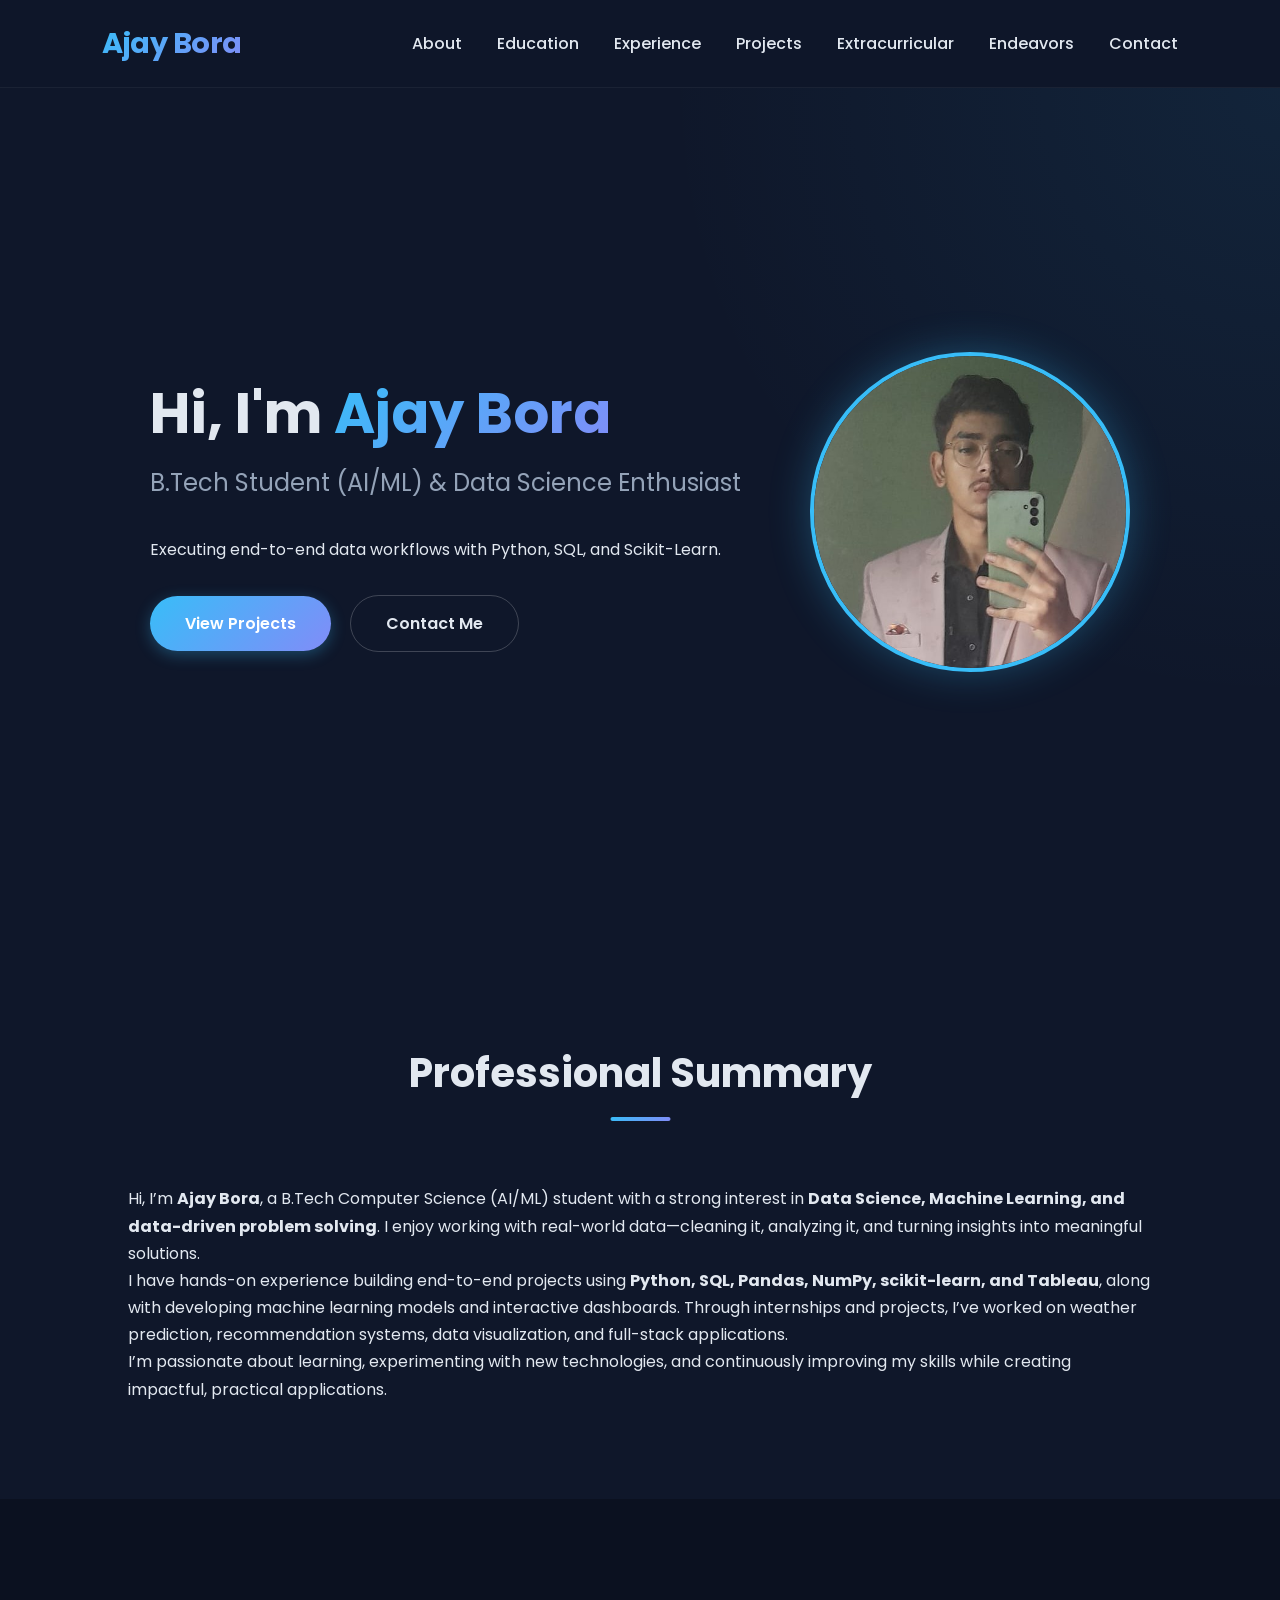
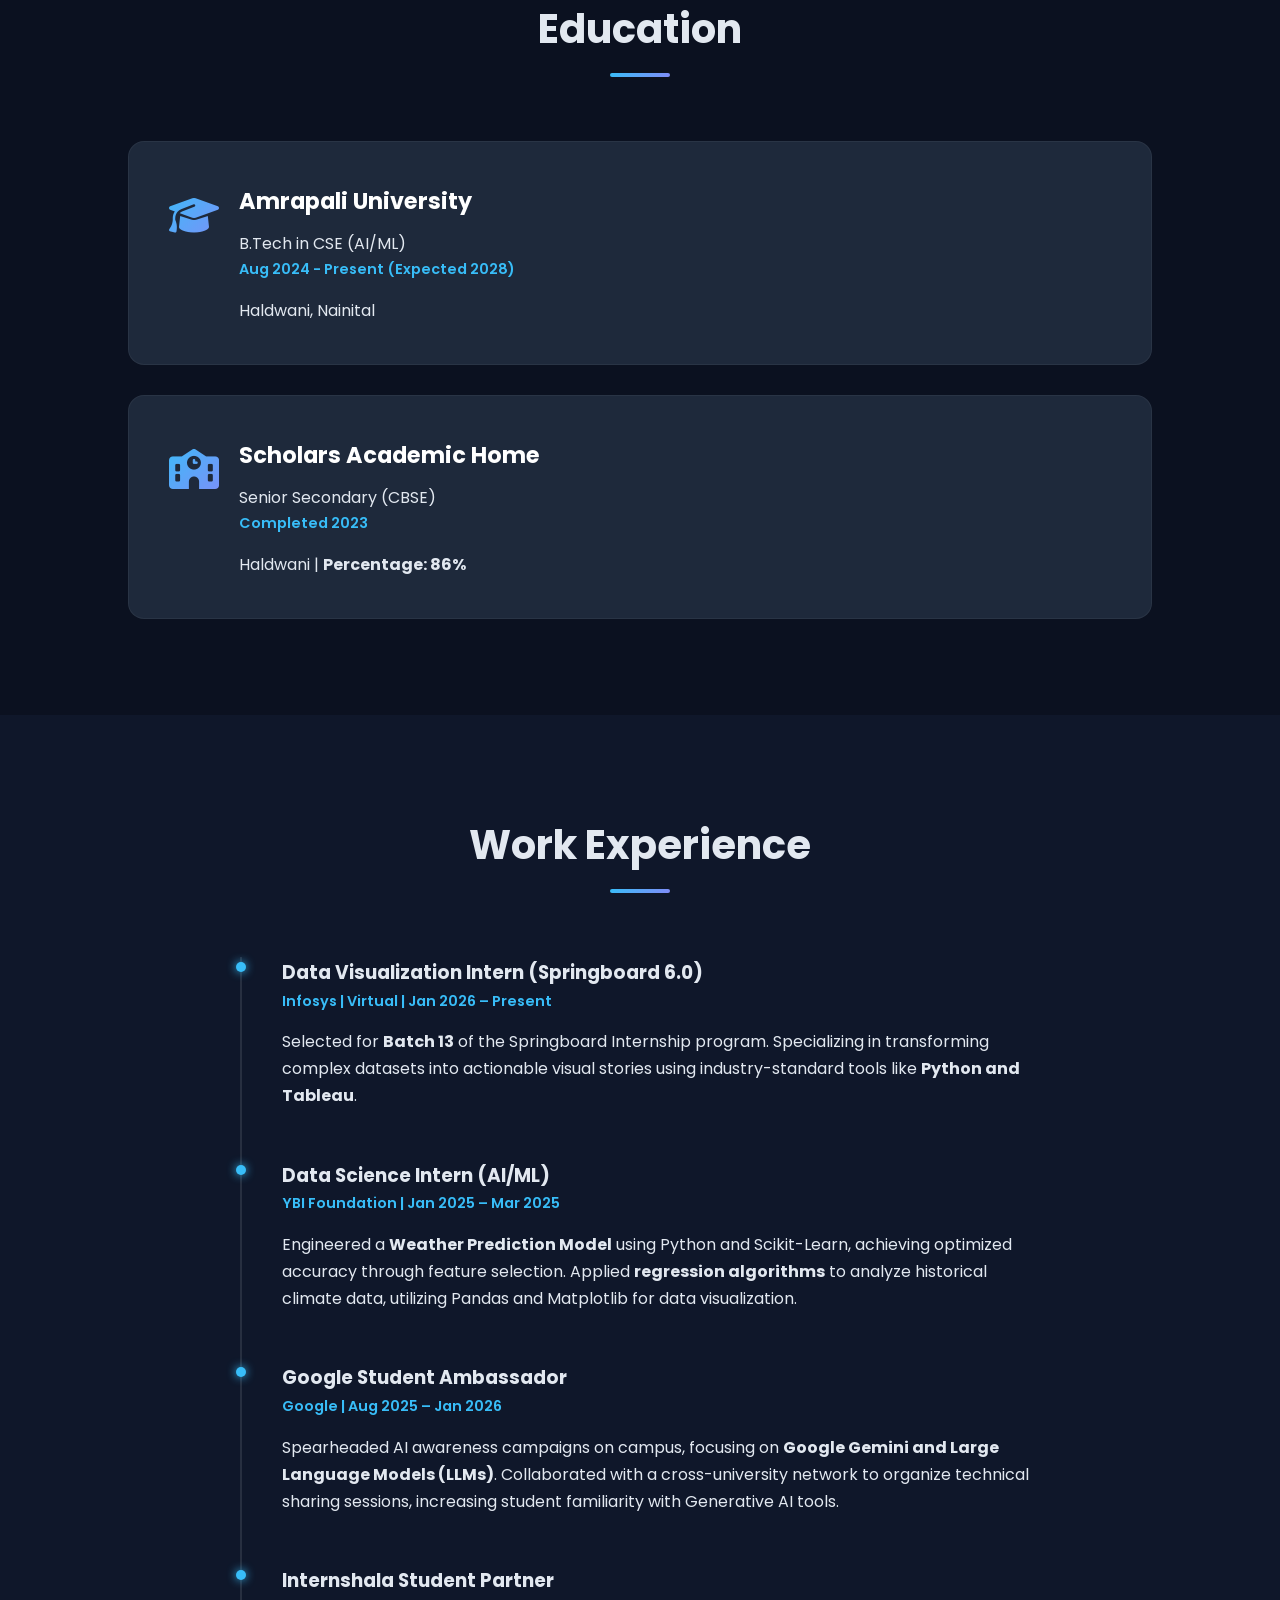
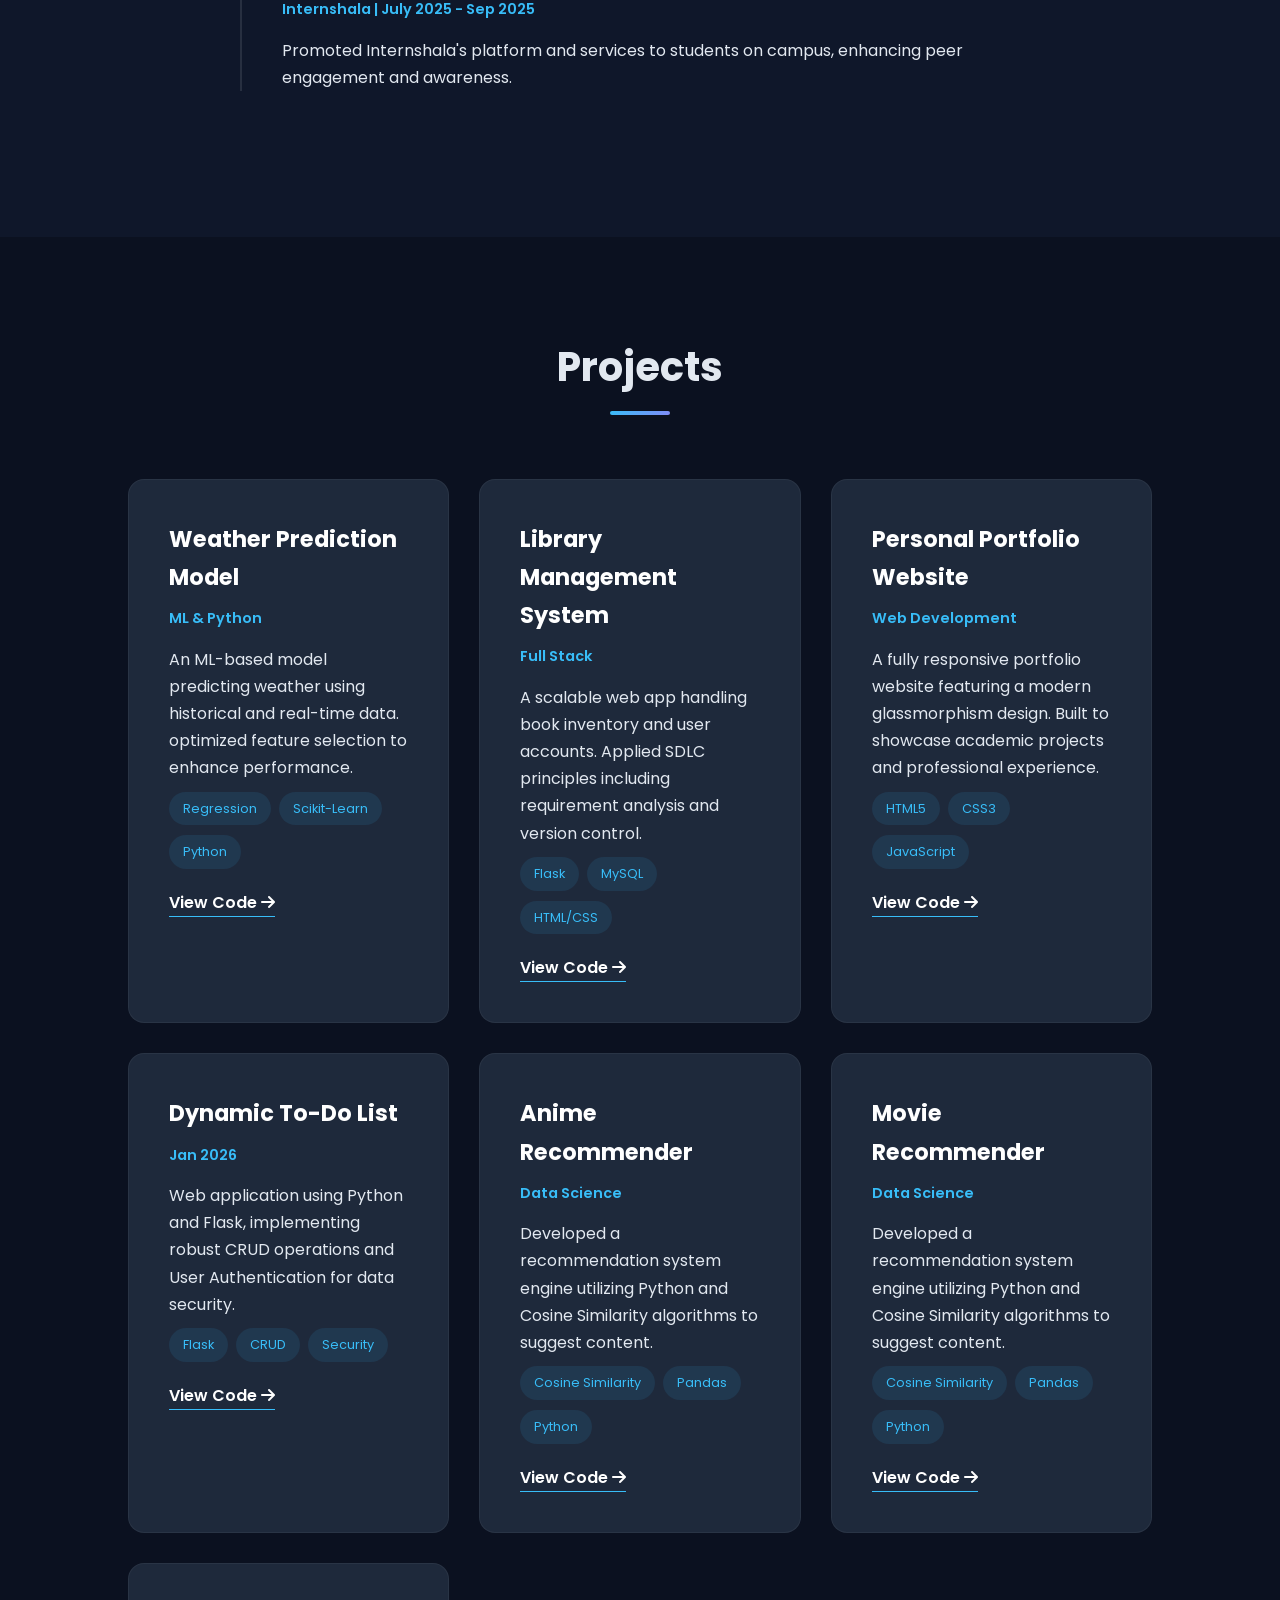
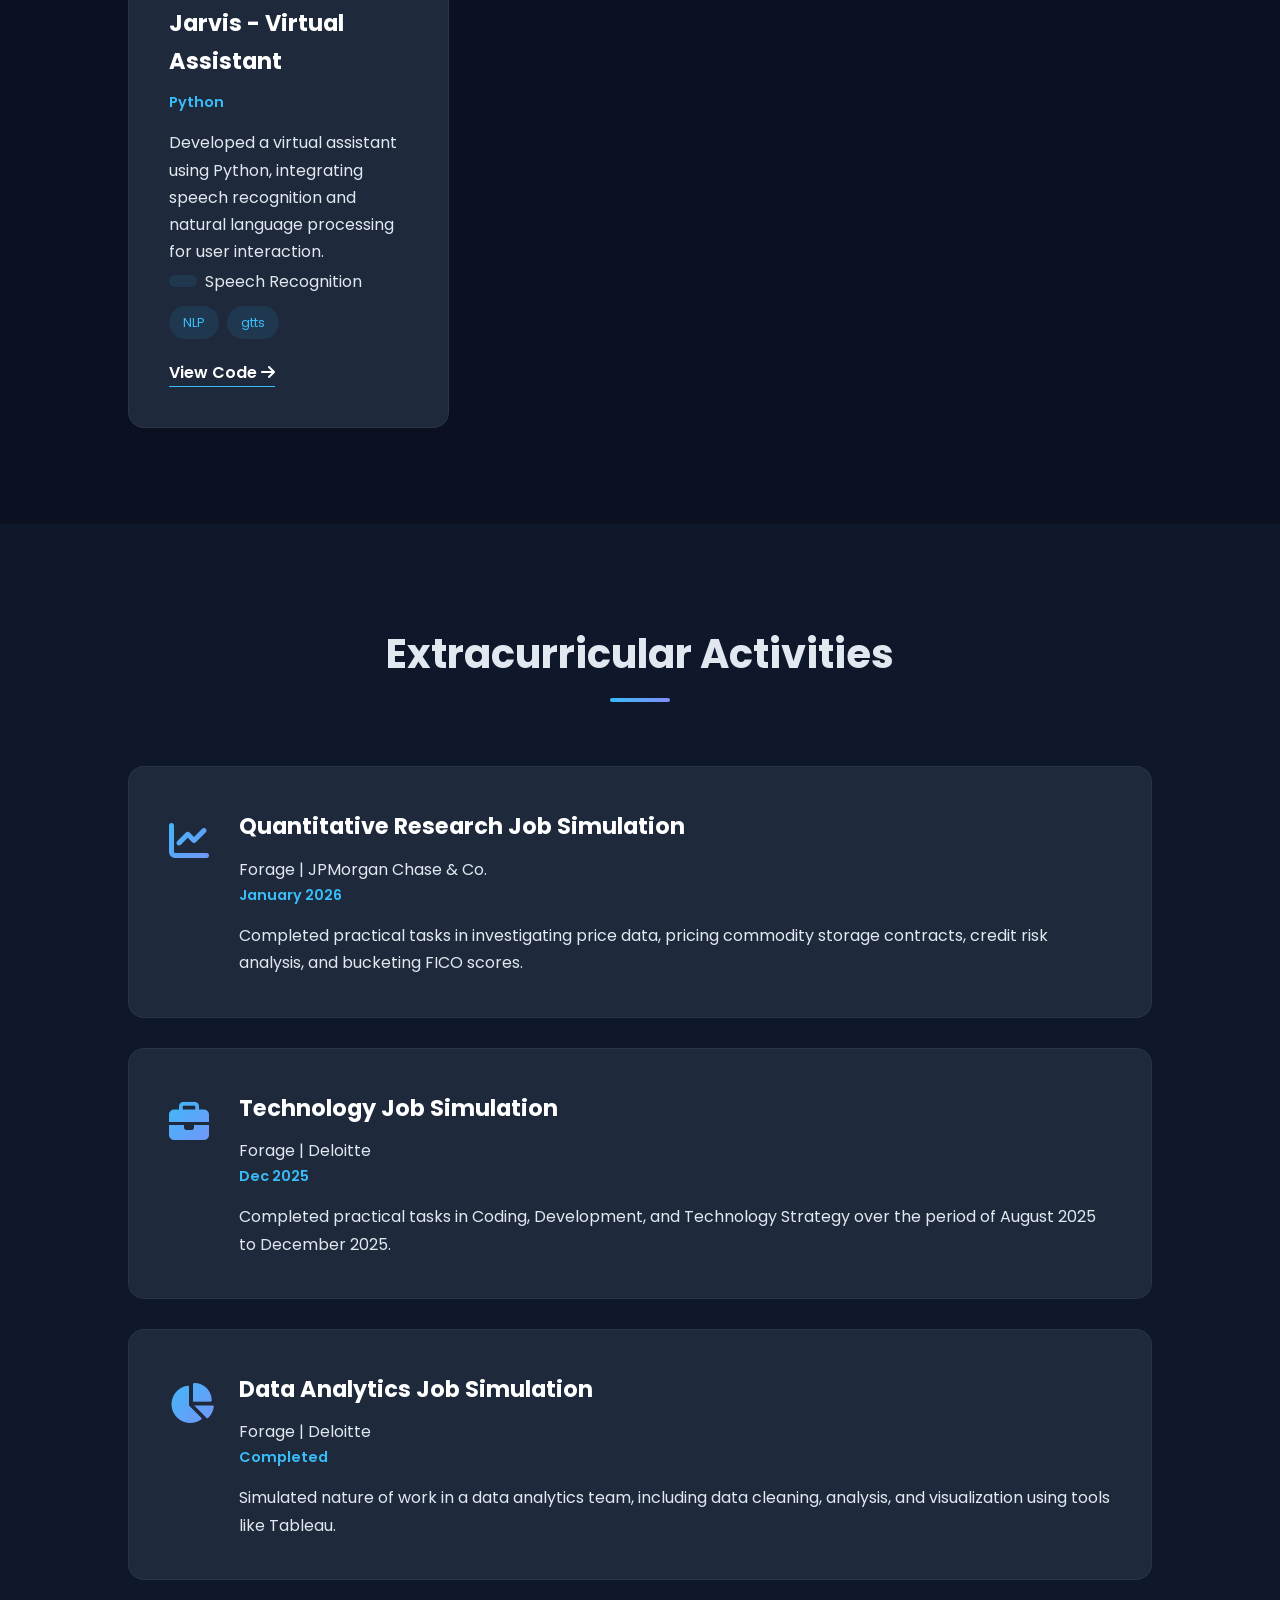
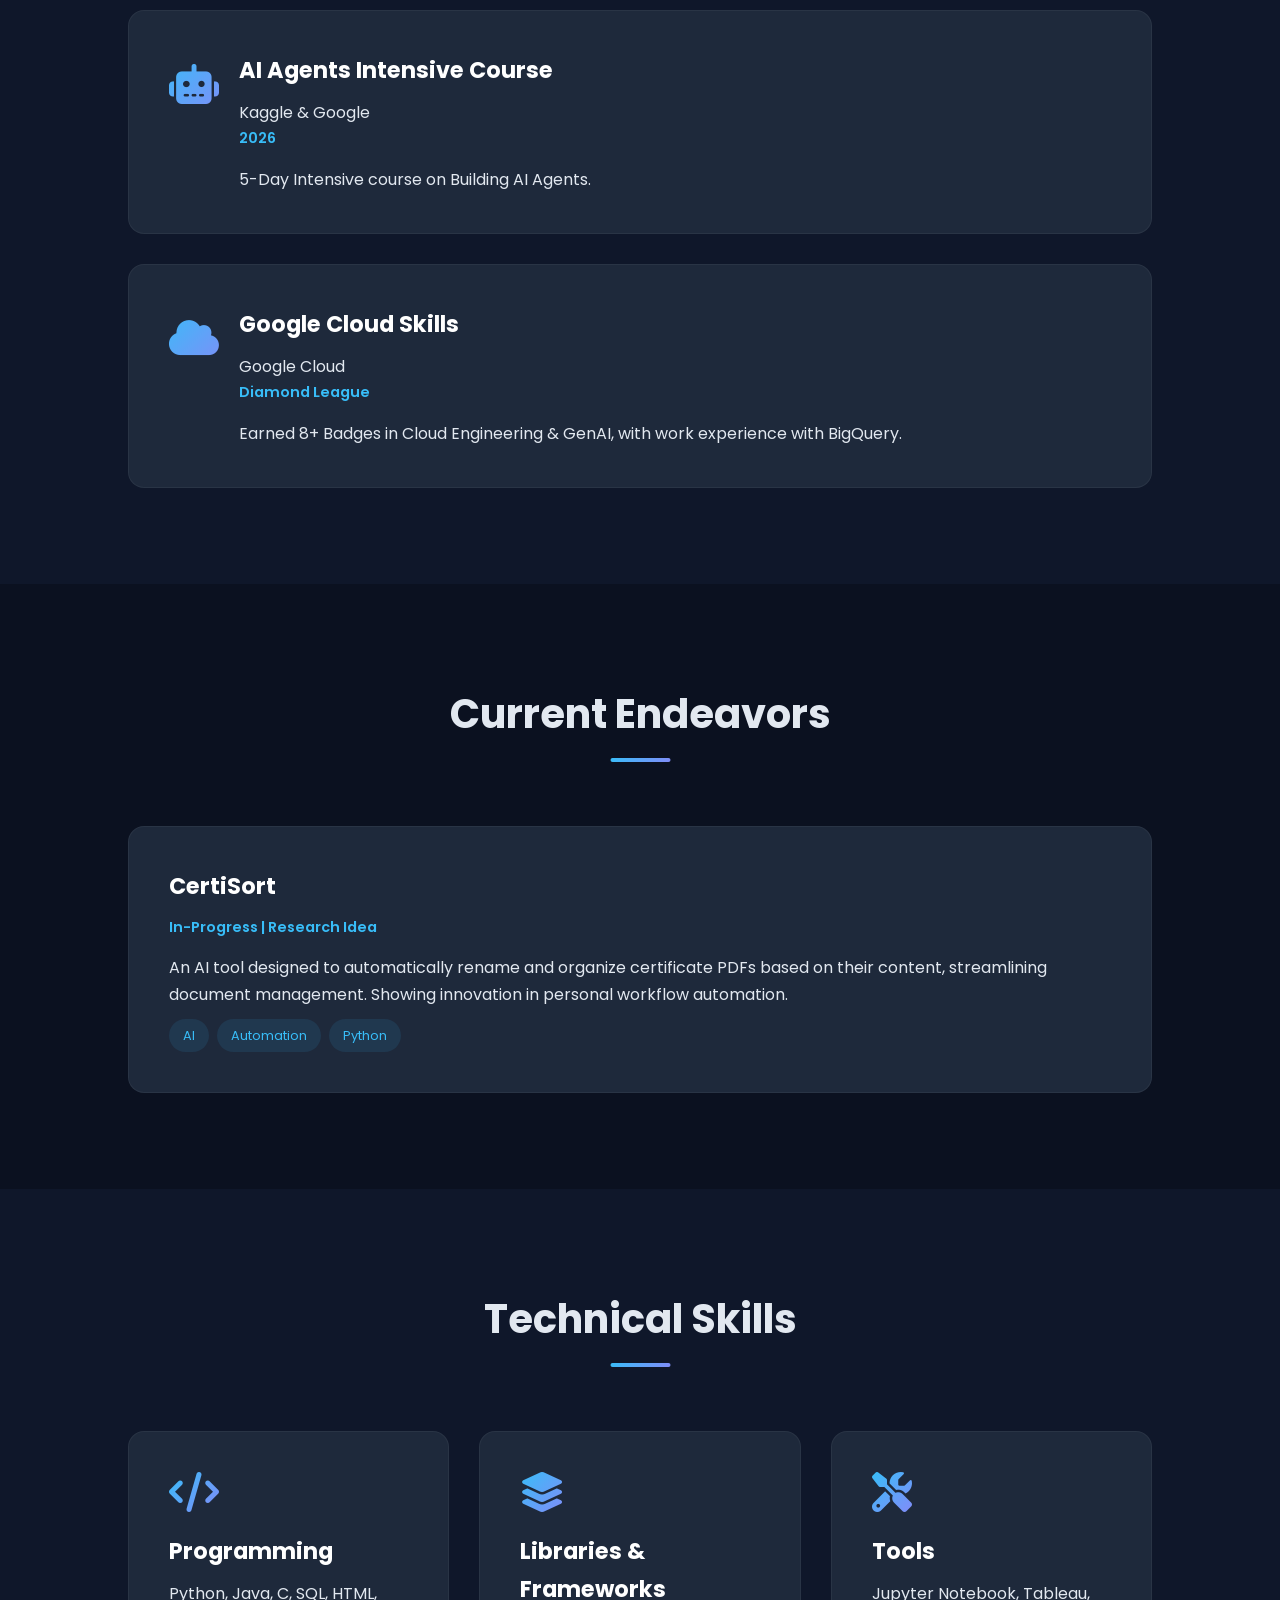
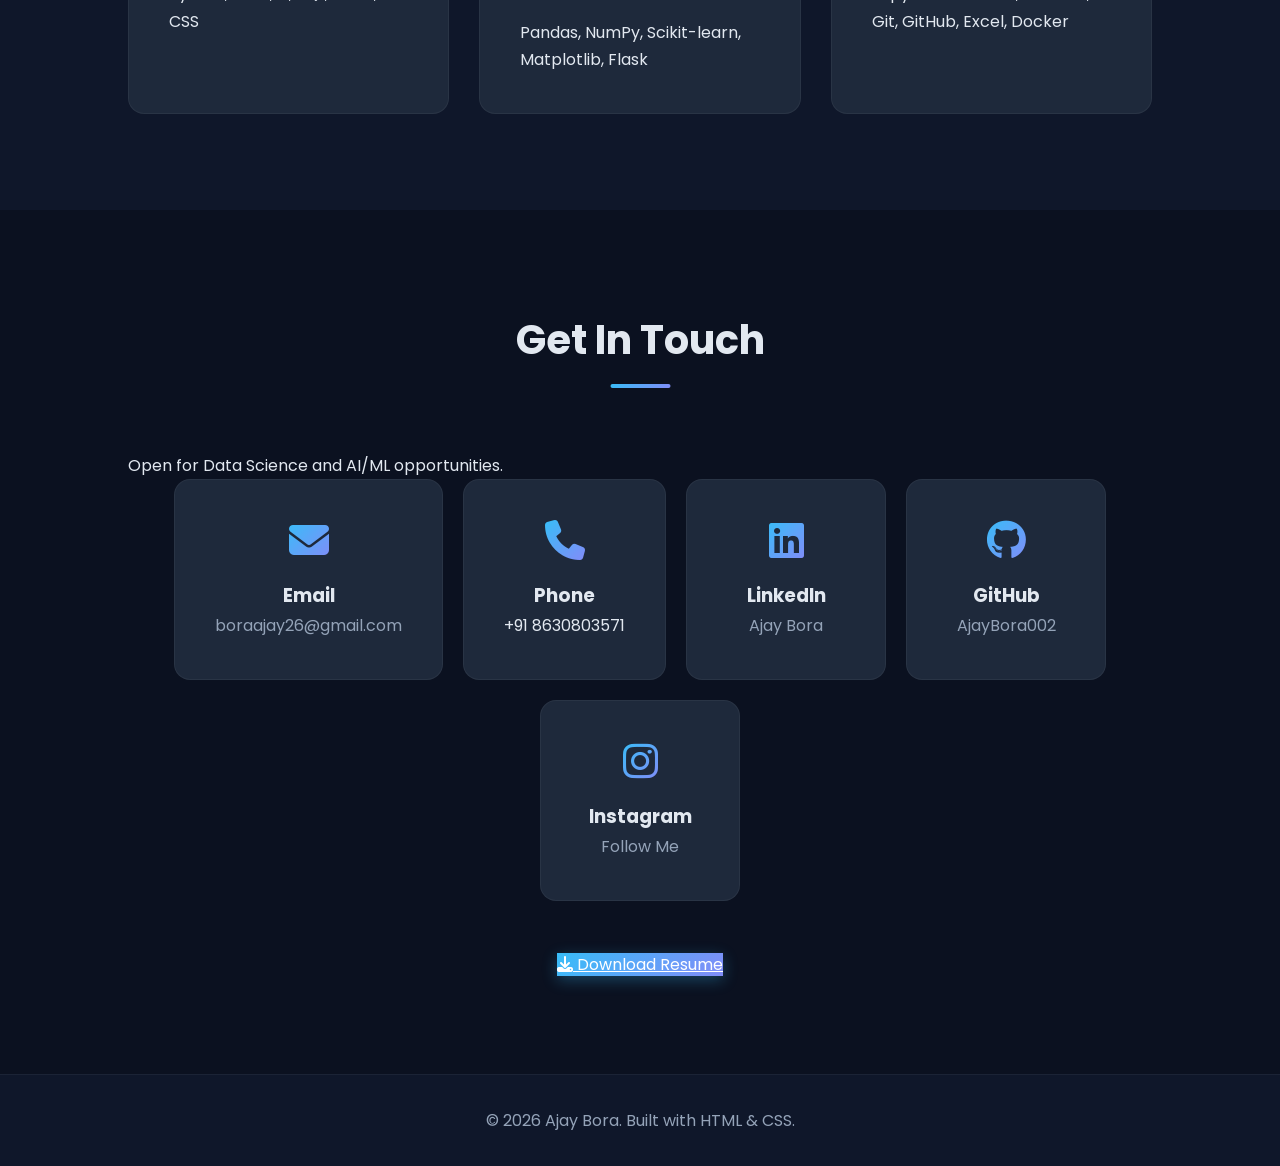
==== index.html @ 65bb1fd3 "Update professional summary" ====
<!DOCTYPE html>
<html lang="en">
<head>
    <meta charset="UTF-8">
    <meta name="viewport" content="width=device-width, initial-scale=1.0">
    <title>Ajay Bora | Data Science & AI/ML</title>
    <!-- Font Awesome for Icons -->
    <link rel="stylesheet" href="https://cdnjs.cloudflare.com/ajax/libs/font-awesome/6.4.0/css/all.min.css">
    <!-- Google Fonts -->
    <link rel="preconnect" href="https://fonts.googleapis.com">
    <link rel="preconnect" href="https://fonts.gstatic.com" crossorigin>
    <link href="https://fonts.googleapis.com/css2?family=Poppins:wght@300;400;600;700&display=swap" rel="stylesheet">
    <!-- Link to external CSS -->
    <link rel="stylesheet" href="style.css">
</head>
<body>

    <nav class="navbar">
        <div class="logo">Ajay Bora</div>
        <ul class="nav-links">
            <li><a href="#about">About</a></li>
            <li><a href="#education">Education</a></li>
            <li><a href="#experience">Experience</a></li>
            <li><a href="#projects">Projects</a></li>
            <li><a href="#extracurricular">Extracurricular</a></li>
            <li><a href="#endeavors">Endeavors</a></li>
            <li><a href="#contact">Contact</a></li>
        </ul>
        <div class="hamburger">
            <i class="fas fa-bars"></i>
        </div>
    </nav>

    <!-- HERO SECTION WITH IMAGE -->
    <header id="home" class="hero">
        <div class="hero-container">
            
            <!-- 1. Text Content -->
            <div class="hero-text">
                <h1>Hi, I'm <span class="highlight">Ajay Bora</span></h1>
                <h2>B.Tech Student (AI/ML) & Data Science Enthusiast</h2>
                <p>Executing end-to-end data workflows with Python, SQL, and Scikit-Learn.</p>
                <div class="hero-btns">
                    <a href="#projects" class="btn primary-btn">View Projects</a>
                    <a href="#contact" class="btn secondary-btn">Contact Me</a>
                </div>
            </div>

            <!-- 2. Image Content -->
            <div class="hero-image-container">
                <!-- IMPORTANT: Ensure 'profile.jpg' is inside your 'assets' folder -->
                <img src="assets/profile.jpg" 
                     alt="Ajay Bora" 
                     class="profile-pic"
                     onerror="this.style.display='none'"> 
            </div>

        </div>
    </header>

    <section id="about" class="container">
  <h2 class="section-title">Professional Summary</h2>
  <div class="about-content">
    <p>
      Hi, I’m <strong>Ajay Bora</strong>, a B.Tech Computer Science (AI/ML) student with a strong interest in
      <strong>Data Science, Machine Learning, and data-driven problem solving</strong>. I enjoy working with
      real-world data—cleaning it, analyzing it, and turning insights into meaningful solutions.
    </p>

    <p>
      I have hands-on experience building end-to-end projects using <strong>Python, SQL, Pandas, NumPy,
      scikit-learn, and Tableau</strong>, along with developing machine learning models and interactive
      dashboards. Through internships and projects, I’ve worked on weather prediction, recommendation
      systems, data visualization, and full-stack applications.
    </p>

    <p>
      I’m passionate about learning, experimenting with new technologies, and continuously improving my
      skills while creating impactful, practical applications.
    </p>
  </div>
</section>


    <section id="education" class="container bg-light">
        <h2 class="section-title">Education</h2>
        <div class="education-grid">
            
            <div class="edu-card">
                <div class="edu-icon"><i class="fas fa-graduation-cap"></i></div>
                <div class="edu-info">
                    <h3>Amrapali University</h3>
                    <p class="degree">B.Tech in CSE (AI/ML)</p>
                    <p class="year">Aug 2024 - Present (Expected 2028)</p>
                    <p class="details">Haldwani, Nainital</p>
                </div>
            </div>

            <div class="edu-card">
                <div class="edu-icon"><i class="fas fa-school"></i></div>
                <div class="edu-info">
                    <h3>Scholars Academic Home</h3>
                    <p class="degree">Senior Secondary (CBSE)</p>
                    <p class="year">Completed 2023</p>
                    <p class="details">Haldwani | <strong>Percentage: 86%</strong></p>
                </div>
            </div>

        </div>
    </section>

    <section id="experience" class="container">
        <h2 class="section-title">Work Experience</h2>
        
        <div class="timeline">

            <!-- Newly Added Infosys Internship -->
            <div class="timeline-item">
                <h3>Data Visualization Intern (Springboard 6.0)</h3>
                <span class="role">Infosys | Virtual | Jan 2026 – Present</span>
                <p>Selected for <strong>Batch 13</strong> of the Springboard Internship program. Specializing in transforming complex datasets into actionable visual stories using industry-standard tools like <strong>Python and Tableau</strong>.</p>
            </div>

            <div class="timeline-item">
                <h3>Data Science Intern (AI/ML)</h3>
                <span class="role">YBI Foundation | Jan 2025 – Mar 2025</span>
                <p>Engineered a <strong>Weather Prediction Model</strong> using Python and Scikit-Learn, achieving optimized accuracy through feature selection. Applied <strong>regression algorithms</strong> to analyze historical climate data, utilizing Pandas and Matplotlib for data visualization.</p>
            </div>
            
            <div class="timeline-item">
                <h3>Google Student Ambassador</h3>
                <span class="role">Google | Aug 2025 – Jan 2026</span>
                <p>Spearheaded AI awareness campaigns on campus, focusing on <strong>Google Gemini and Large Language Models (LLMs)</strong>. Collaborated with a cross-university network to organize technical sharing sessions, increasing student familiarity with Generative AI tools.</p>
            </div>

            <div class="timeline-item">
                <h3>Internshala Student Partner</h3>
                <span class="role">Internshala | July 2025 - Sep 2025</span>
                <p>Promoted Internshala's platform and services to students on campus, enhancing peer engagement and awareness.</p>
            </div>

            
        </div>
    </section>

    <section id="projects" class="container bg-light">
        <h2 class="section-title">Projects</h2>
        <div class="projects-grid">
            
            <div class="project-card">
                <div class="project-info">
                    <h3>Weather Prediction Model</h3>
                    <p class="date">ML & Python</p>
                    <p>An ML-based model predicting weather using historical and real-time data. optimized feature selection to enhance performance.</p>
                    <div class="tags">
                        <span>Regression</span><span>Scikit-Learn</span><span>Python</span>
                    </div>
                    <a href="https://github.com/AjayBora002/Weather-Prediction" target="_blank" class="project-link">View Code <i class="fas fa-arrow-right"></i></a>
                </div>
            </div>

            <div class="project-card">
                <div class="project-info">
                    <h3>Library Management System</h3>
                    <p class="date">Full Stack</p>
                    <p>A scalable web app handling book inventory and user accounts. Applied SDLC principles including requirement analysis and version control.</p>
                    <div class="tags">
                        <span>Flask</span><span>MySQL</span><span>HTML/CSS</span>
                    </div>
                    <a href="https://github.com/AjayBora002/Library_Management" target="_blank" class="project-link">View Code <i class="fas fa-arrow-right"></i></a>
                </div>
            </div>
            
            <div class="project-card">
                <div class="project-info">
                    <h3>Personal Portfolio Website</h3>
                    <p class="date">Web Development</p>
                    <p>A fully responsive portfolio website featuring a modern glassmorphism design. Built to showcase academic projects and professional experience.</p>
                    <div class="tags">
                        <span>HTML5</span><span>CSS3</span><span>JavaScript</span>
                    </div>
                    <a href="https://github.com/AjayBora002/AjayBora002.github.io" target="_blank" class="project-link">View Code <i class="fas fa-arrow-right"></i></a>
                </div>
            </div>

            <div class="project-card">
                <div class="project-info">
                    <h3>Dynamic To-Do List</h3>
                    <p class="date">Jan 2026</p>
                    <p>Web application using Python and Flask, implementing robust CRUD operations and User Authentication for data security.</p>
                    <div class="tags">
                        <span>Flask</span><span>CRUD</span><span>Security</span>
                    </div>
                    <a href="https://github.com/AjayBora002/flask-todo-list" target="_blank" class="project-link">View Code <i class="fas fa-arrow-right"></i></a>
                </div>
            </div>

             <div class="project-card">
                <div class="project-info">
                    <h3>Anime Recommender</h3>
                    <p class="date">Data Science</p>
                    <p>Developed a recommendation system engine utilizing Python and Cosine Similarity algorithms to suggest content.</p>
                    <div class="tags">
                        <span>Cosine Similarity</span><span>Pandas</span><span>Python</span>
                    </div>
                    <a href="https://github.com/AjayBora002/anime_recommendation" target="_blank" class="project-link">View Code <i class="fas fa-arrow-right"></i></a>
                </div>
            </div>

             <div class="project-card">
                <div class="project-info">
                    <h3>Movie Recommender</h3>
                    <p class="date">Data Science</p>
                    <p>Developed a recommendation system engine utilizing Python and Cosine Similarity algorithms to suggest content.</p>
                    <div class="tags">
                        <span>Cosine Similarity</span><span>Pandas</span><span>Python</span>
                    </div>
                    <a href="https://github.com/AjayBora002/movie_recommendation" target="_blank" class="project-link">View Code <i class="fas fa-arrow-right"></i></a>
                </div>
            </div>

             <div class="project-card">
                <div class="project-info">
                    <h3>Jarvis - Virtual Assistant</h3>
                    <p class="date">Python</p>
                    <p>Developed a virtual assistant using Python, integrating speech recognition and natural language processing for user interaction.</p>
                    <div class="tags">
                        <span></span>Speech Recognition<span>NLP</span><span>gtts</span>
                    </div>
                    <a href="https://github.com/AjayBora002/Voice-Assistant" target="_blank" class="project-link">View Code <i class="fas fa-arrow-right"></i></a>
                </div>
            </div>

        </div>
    </section>

    <!-- Extracurricular -->
    <section id="extracurricular" class="container">
        <h2 class="section-title">Extracurricular Activities</h2>
        <div class="education-grid">
            
             <!-- JPMorgan Chase -->
            <div class="edu-card">
                <div class="edu-icon"><i class="fas fa-chart-line"></i></div>
                <div class="edu-info">
                    <h3>Quantitative Research Job Simulation</h3>
                    <p class="degree">Forage | JPMorgan Chase & Co.</p>
                    <p class="year">January 2026</p>
                    <p class="details">Completed practical tasks in investigating price data, pricing commodity storage contracts, credit risk analysis, and bucketing FICO scores.</p>
                </div>
            </div>

             <!-- Deloitte Technology -->
            <div class="edu-card">
                <div class="edu-icon"><i class="fas fa-briefcase"></i></div>
                <div class="edu-info">
                    <h3>Technology Job Simulation</h3>
                    <p class="degree">Forage | Deloitte</p>
                    <p class="year">Dec 2025</p>
                    <p class="details">Completed practical tasks in Coding, Development, and Technology Strategy over the period of August 2025 to December 2025.</p>
                </div>
            </div>

             <!-- Deloitte Data Analytics -->
            <div class="edu-card">
                <div class="edu-icon"><i class="fas fa-chart-pie"></i></div>
                <div class="edu-info">
                    <h3>Data Analytics Job Simulation</h3>
                    <p class="degree">Forage | Deloitte</p>
                    <p class="year">Completed</p>
                    <p class="details">Simulated nature of work in a data analytics team, including data cleaning, analysis, and visualization using tools like Tableau.</p>
                </div>
            </div>

            <!-- AI Agents -->
            <div class="edu-card">
                <div class="edu-icon"><i class="fas fa-robot"></i></div>
                <div class="edu-info">
                    <h3>AI Agents Intensive Course</h3>
                    <p class="degree">Kaggle & Google</p>
                    <p class="year">2026</p>
                    <p class="details">5-Day Intensive course on Building AI Agents.</p>
                </div>
            </div>

            <!-- Google Cloud -->
            <div class="edu-card">
                <div class="edu-icon"><i class="fas fa-cloud"></i></div>
                <div class="edu-info">
                    <h3>Google Cloud Skills</h3>
                    <p class="degree">Google Cloud</p>
                    <p class="year">Diamond League</p>
                    <p class="details">Earned 8+ Badges in Cloud Engineering & GenAI, with work experience with BigQuery.</p>
                </div>
            </div>
            
        </div>
    </section>

    <!-- Current Endeavors -->
    <section id="endeavors" class="container bg-light">
        <h2 class="section-title">Current Endeavors</h2>
        <div class="projects-grid">
            <div class="project-card">
                <div class="project-info">
                    <h3>CertiSort</h3>
                    <p class="date">In-Progress | Research Idea</p>
                    <p>An AI tool designed to automatically rename and organize certificate PDFs based on their content, streamlining document management. Showing innovation in personal workflow automation.</p>
                    <div class="tags">
                        <span>AI</span><span>Automation</span><span>Python</span>
                    </div>
                </div>
            </div>
        </div>
    </section>

    <section id="skills" class="container">
        <h2 class="section-title">Technical Skills</h2>
        <div class="skills-grid">
            <div class="skill-card">
                <i class="fas fa-code"></i>
                <h3>Programming</h3>
                <p>Python, Java, C, SQL, HTML, CSS</p>
            </div>
            <div class="skill-card">
                <i class="fas fa-layer-group"></i>
                <h3>Libraries & Frameworks</h3>
                <p>Pandas, NumPy, Scikit-learn, Matplotlib, Flask</p>
            </div>
            <div class="skill-card">
                <i class="fas fa-tools"></i>
                <h3>Tools</h3>
                <p>Jupyter Notebook, Tableau, Git, GitHub, Excel, Docker</p>
            </div>
        </div>
    </section>

    <section id="contact" class="container bg-light">
        <h2 class="section-title">Get In Touch</h2>
        <p>Open for Data Science and AI/ML opportunities.</p>
        
        <div class="contact-box">
            <div class="contact-item">
                <i class="fas fa-envelope"></i>
                <h3>Email</h3>
                <p><a href="mailto:boraajay26@gmail.com">boraajay26@gmail.com</a></p> 
            </div>
            <div class="contact-item">
                <i class="fas fa-phone"></i>
                <h3>Phone</h3>
                <p>+91 8630803571</p>
            </div>
            <div class="contact-item">
                <i class="fab fa-linkedin"></i>
                <h3>LinkedIn</h3>
                <p><a href="https://www.linkedin.com/in/ajay-bora-79b5b0340/" target="_blank">Ajay Bora</a></p>
            </div>
            <div class="contact-item">
                <i class="fab fa-github"></i>
                <h3>GitHub</h3>
                <p><a href="https://github.com/AjayBora002" target="_blank">AjayBora002</a></p>
            </div>
            <div class="contact-item">
                <i class="fab fa-instagram"></i>
                <h3>Instagram</h3>
                <p><a href="https://www.instagram.com/ajaybora00/" target="_blank">Follow Me</a></p>
            </div>
        </div>
        
        <!-- Download Resume Button -->
        <div class="resume-download" style="text-align: center; margin-top: 50px;">
            <!-- Link to PDF resume -->
            <a href="assets/Ajay_Bora_Resume.pdf" download="Ajay_Bora_Resume.pdf" class="btn primary-btn">
                <i class="fas fa-download"></i> Download Resume
            </a>
        </div>
    </section>

    <footer>
        <p>&copy; 2026 Ajay Bora. Built with HTML & CSS.</p>
    </footer>

    <!-- Link to external JS -->
    <script src="script.js"></script>
</body>
</html>
---- style.css ----
/* --- VARIABLES & RESET --- */
:root {
    --bg-color: #0f172a;        /* Deep Slate Blue */
    --card-bg: #1e293b;         /* Lighter Slate */
    --text-main: #e2e8f0;       /* Off-white */
    --text-muted: #94a3b8;      /* Greyish Blue */
    --accent: #38bdf8;          /* Cyan */
    --accent-gradient: linear-gradient(135deg, #38bdf8 0%, #818cf8 100%); /* Cyan to Purple */
    --glass: rgba(15, 23, 42, 0.85);
    --glow: 0 0 20px rgba(56, 189, 248, 0.15);
}

* {
    margin: 0;
    padding: 0;
    box-sizing: border-box;
    font-family: 'Poppins', sans-serif;
    scroll-behavior: smooth;
}

body {
    background-color: var(--bg-color);
    color: var(--text-main);
    line-height: 1.7;
    overflow-x: hidden;
}

/* --- NAVIGATION (GLASS EFFECT) --- */
.navbar {
    display: flex;
    justify-content: space-between;
    align-items: center;
    padding: 1.2rem 8%;
    background: var(--glass);
    backdrop-filter: blur(12px);       /* Frosted Glass */
    position: sticky;
    top: 0;
    z-index: 1000;
    border-bottom: 1px solid rgba(255,255,255,0.05);
}

.logo {
    font-size: 1.8rem;
    font-weight: 700;
    background: var(--accent-gradient);
    -webkit-background-clip: text;
    -webkit-text-fill-color: transparent; /* Gradient Text */
    letter-spacing: -0.5px;
}

.nav-links {
    display: flex;
    gap: 35px;
    list-style: none;
}

.nav-links a {
    color: var(--text-main);
    text-decoration: none;
    font-weight: 500;
    font-size: 1rem;
    transition: 0.3s;
    position: relative;
}

/* Hover underline effect */
.nav-links a::after {
    content: '';
    position: absolute;
    width: 0;
    height: 2px;
    bottom: -5px;
    left: 0;
    background: var(--accent);
    transition: 0.3s;
}

.nav-links a:hover::after {
    width: 100%;
}

.hamburger {
    display: none; /* Hidden on desktop */
    cursor: pointer;
    font-size: 1.5rem;
    color: var(--text-main);
}

/* --- HERO SECTION (UPDATED FOR IMAGE) --- */
.hero {
    min-height: 95vh;
    display: flex;
    justify-content: center;
    align-items: center;
    padding: 0 5%;
    background: radial-gradient(circle at top right, rgba(56, 189, 248, 0.08), transparent 40%);
}

/* Container for Text + Image */
.hero-container {
    display: flex;
    align-items: center;
    justify-content: center;
    gap: 60px;
    max-width: 1200px;
    width: 100%;
}

/* Text Side */
.hero-text {
    flex: 1;
    max-width: 600px;
}

.hero h1 {
    font-size: 3.5rem;
    line-height: 1.2;
    margin-bottom: 1rem;
    font-weight: 700;
}

.highlight {
    background: var(--accent-gradient);
    -webkit-background-clip: text;
    -webkit-text-fill-color: transparent;
}

.hero h2 {
    font-size: 1.5rem;
    color: var(--text-muted);
    font-weight: 400;
    margin-bottom: 2rem;
}

/* Image Side */
.hero-image-container {
    flex: 0 0 auto;
    position: relative;
}

.profile-pic {
    width: 320px;
    height: 320px;
    border-radius: 50%;
    object-fit: cover;
    border: 4px solid var(--accent);
    box-shadow: 0 0 40px rgba(56, 189, 248, 0.3);
    animation: float 6s ease-in-out infinite;
    background: #1e293b; /* Fallback color */
}

/* Floating Animation */
@keyframes float {
    0% { transform: translateY(0px); }
    50% { transform: translateY(-15px); }
    100% { transform: translateY(0px); }
}

/* BUTTONS */
.hero-btns {
    margin-top: 2rem;
}

.hero-btns .btn {
    display: inline-block;
    padding: 14px 35px;
    margin-right: 15px;
    border-radius: 50px;
    text-decoration: none;
    font-weight: 600;
    transition: all 0.3s ease;
}

.primary-btn {
    background: var(--accent-gradient);
    color: white;
    box-shadow: 0 4px 15px rgba(56, 189, 248, 0.3);
    border: none;
    cursor: pointer;
}

.primary-btn:hover {
    transform: translateY(-3px);
    box-shadow: 0 8px 25px rgba(56, 189, 248, 0.5);
}

.secondary-btn {
    background: transparent;
    color: var(--text-main);
    border: 1px solid rgba(255,255,255,0.2);
}

.secondary-btn:hover {
    border-color: var(--accent);
    color: var(--accent);
}

/* --- SECTIONS GENERAL --- */
.container {
    padding: 6rem 10%;
    max-width: 1400px;
    margin: 0 auto;
}

.section-title {
    font-size: 2.5rem;
    margin-bottom: 4rem;
    text-align: center;
    position: relative;
    display: inline-block;
    left: 50%;
    transform: translateX(-50%);
}

.section-title::after {
    content: '';
    display: block;
    width: 60px;
    height: 4px;
    background: var(--accent-gradient);
    margin: 10px auto 0;
    border-radius: 2px;
}

.bg-light {
    background: #0b1120;
}

/* --- CARDS (Projects, Education, Skills) --- */
.projects-grid, .skills-grid, .education-grid {
    display: grid;
    gap: 30px;
}

.projects-grid { grid-template-columns: repeat(auto-fit, minmax(320px, 1fr)); }
.skills-grid { grid-template-columns: repeat(auto-fit, minmax(250px, 1fr)); }

/* Common Card Style */
.project-card, .skill-card, .edu-card, .contact-item {
    background: var(--card-bg);
    padding: 2.5rem;
    border-radius: 16px;
    border: 1px solid rgba(255, 255, 255, 0.05);
    transition: 0.4s ease;
    position: relative;
    overflow: hidden;
}

.project-card:hover, .skill-card:hover, .edu-card:hover, .contact-item:hover {
    transform: translateY(-7px);
    border-color: rgba(56, 189, 248, 0.3);
    box-shadow: var(--glow);
}

/* Typography inside cards */
.project-card h3, .edu-card h3, .skill-card h3 {
    font-size: 1.4rem;
    margin-bottom: 10px;
    color: #fff;
}

.date, .role, .year {
    color: var(--accent);
    font-size: 0.9rem;
    font-weight: 600;
    margin-bottom: 15px;
    display: block;
}

.tags span {
    background: rgba(56, 189, 248, 0.1);
    color: var(--accent);
    padding: 6px 14px;
    border-radius: 20px;
    font-size: 0.8rem;
    margin-right: 8px;
    display: inline-block;
    margin-top: 10px;
}

.project-link {
    display: inline-block;
    margin-top: 20px;
    color: #fff;
    text-decoration: none;
    font-weight: 600;
    border-bottom: 1px solid var(--accent);
}

/* --- TIMELINE (Experience) --- */
.timeline {
    max-width: 800px;
    margin: 0 auto;
    border-left: 2px solid rgba(255, 255, 255, 0.1);
    padding-left: 40px;
}

.timeline-item {
    position: relative;
    margin-bottom: 50px;
}

.timeline-item::before {
    content: '';
    position: absolute;
    left: -46px;
    top: 5px;
    width: 10px;
    height: 10px;
    background: var(--accent);
    border-radius: 50%;
    box-shadow: 0 0 10px var(--accent);
}

/* --- ICONS --- */
.skill-card i, .edu-icon, .contact-item i {
    font-size: 2.5rem;
    background: var(--accent-gradient);
    -webkit-background-clip: text;
    -webkit-text-fill-color: transparent;
    margin-bottom: 20px;
}

/* --- EDUCATION & CERTIFICATION SPECIFIC --- */
.edu-card {
    display: flex;
    align-items: flex-start;
    gap: 20px;
}
.edu-icon { min-width: 50px; }

/* --- CONTACT --- */
.contact-box {
    display: flex;
    justify-content: center;
    flex-wrap: wrap;
    gap: 20px;
}
.contact-item { text-align: center; min-width: 200px; }
.contact-item a { color: var(--text-muted); text-decoration: none; transition: 0.3s; }
.contact-item a:hover { color: var(--accent); }

/* --- FOOTER --- */
footer {
    padding: 2rem;
    text-align: center;
    color: var(--text-muted);
    border-top: 1px solid rgba(255,255,255,0.05);
}

/* --- MOBILE RESPONSIVE --- */
@media (max-width: 768px) {
    .hamburger {
        display: block;
        z-index: 2000;
    }

    .nav-links {
        position: absolute;
        top: 0;
        right: 0;
        height: 100vh;
        width: 70%;
        background: rgba(15, 23, 42, 0.98);
        flex-direction: column;
        align-items: center;
        justify-content: center;
        transform: translateX(100%);
        transition: transform 0.4s ease-in-out;
        box-shadow: -5px 0 15px rgba(0,0,0,0.5);
    }

    .nav-links.active {
        transform: translateX(0%);
    }

    .nav-links li {
        opacity: 0;
        margin: 20px 0;
    }
    
    .nav-links.active li {
        opacity: 1;
        transition: opacity 0.4s ease-in-out 0.2s;
    }

    /* Stack elements vertically on mobile */
    .hero-container {
        flex-direction: column-reverse; /* Puts image on top of text */
        text-align: center;
        gap: 30px;
    }
    
    .hero-text {
        max-width: 100%;
    }

    .hero h1 { font-size: 2.5rem; }
    
    .profile-pic {
        width: 220px; /* Smaller image on mobile */
        height: 220px;
    }

    .container { padding: 4rem 5%; }
    .edu-card { flex-direction: column; text-align: center; align-items: center; }
    
    .hero-btns {
        display: flex;
        flex-direction: column;
        align-items: center;
    }
    
    .hero-btns .btn {
        margin: 5px 0;
        width: 100%;
        max-width: 250px;
        text-align: center;
    }
}
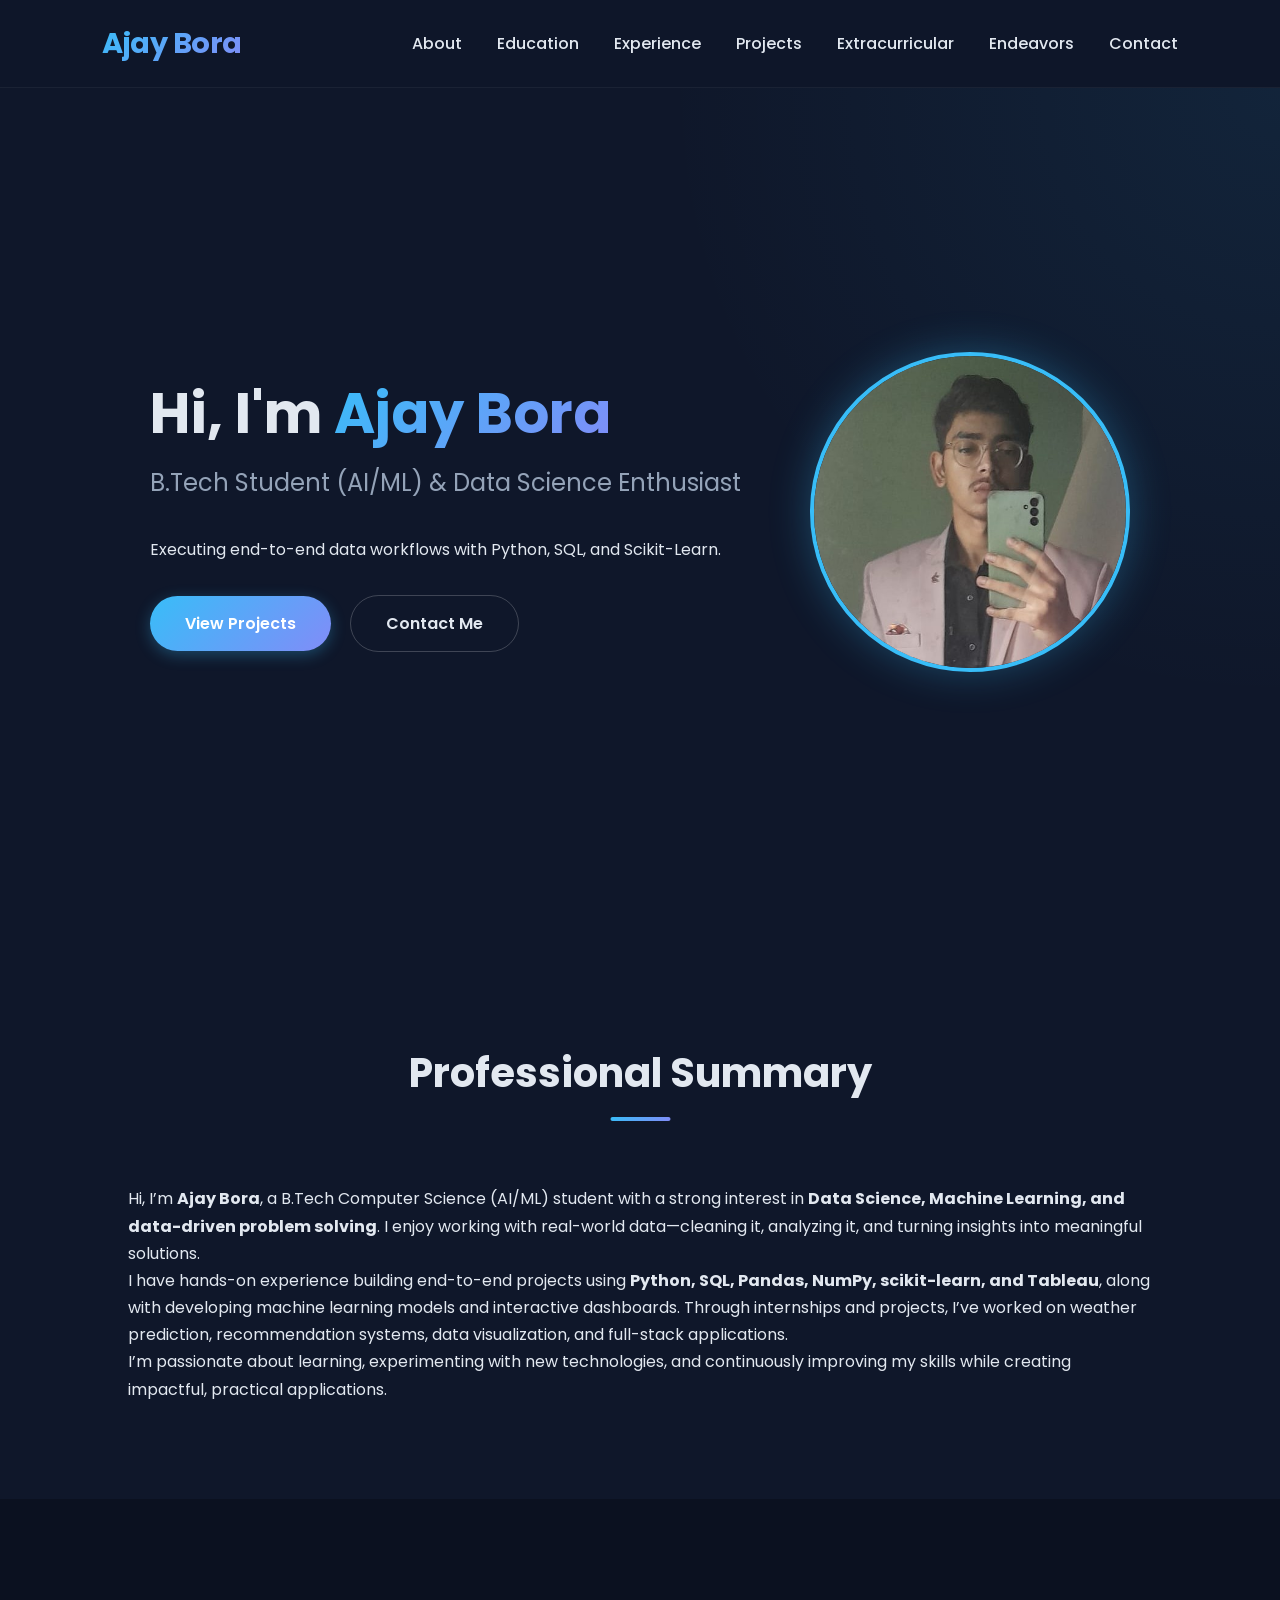
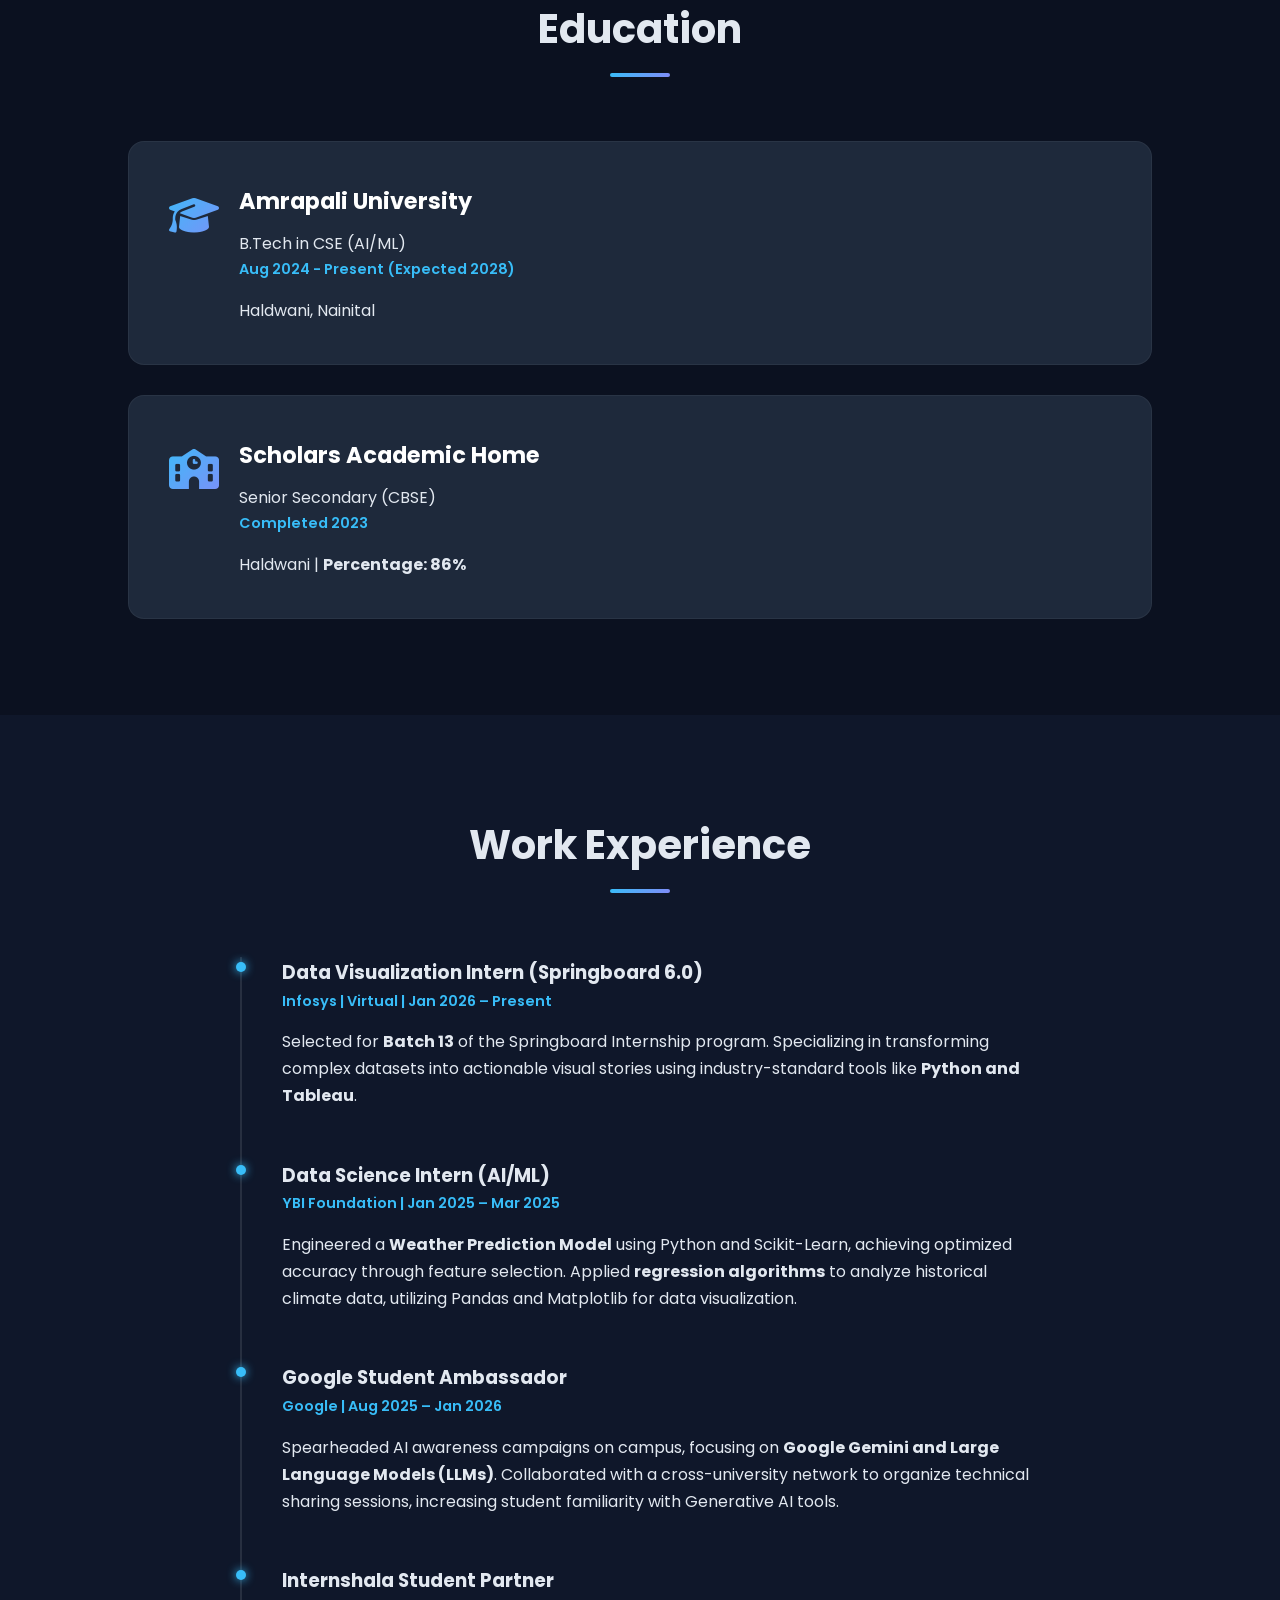
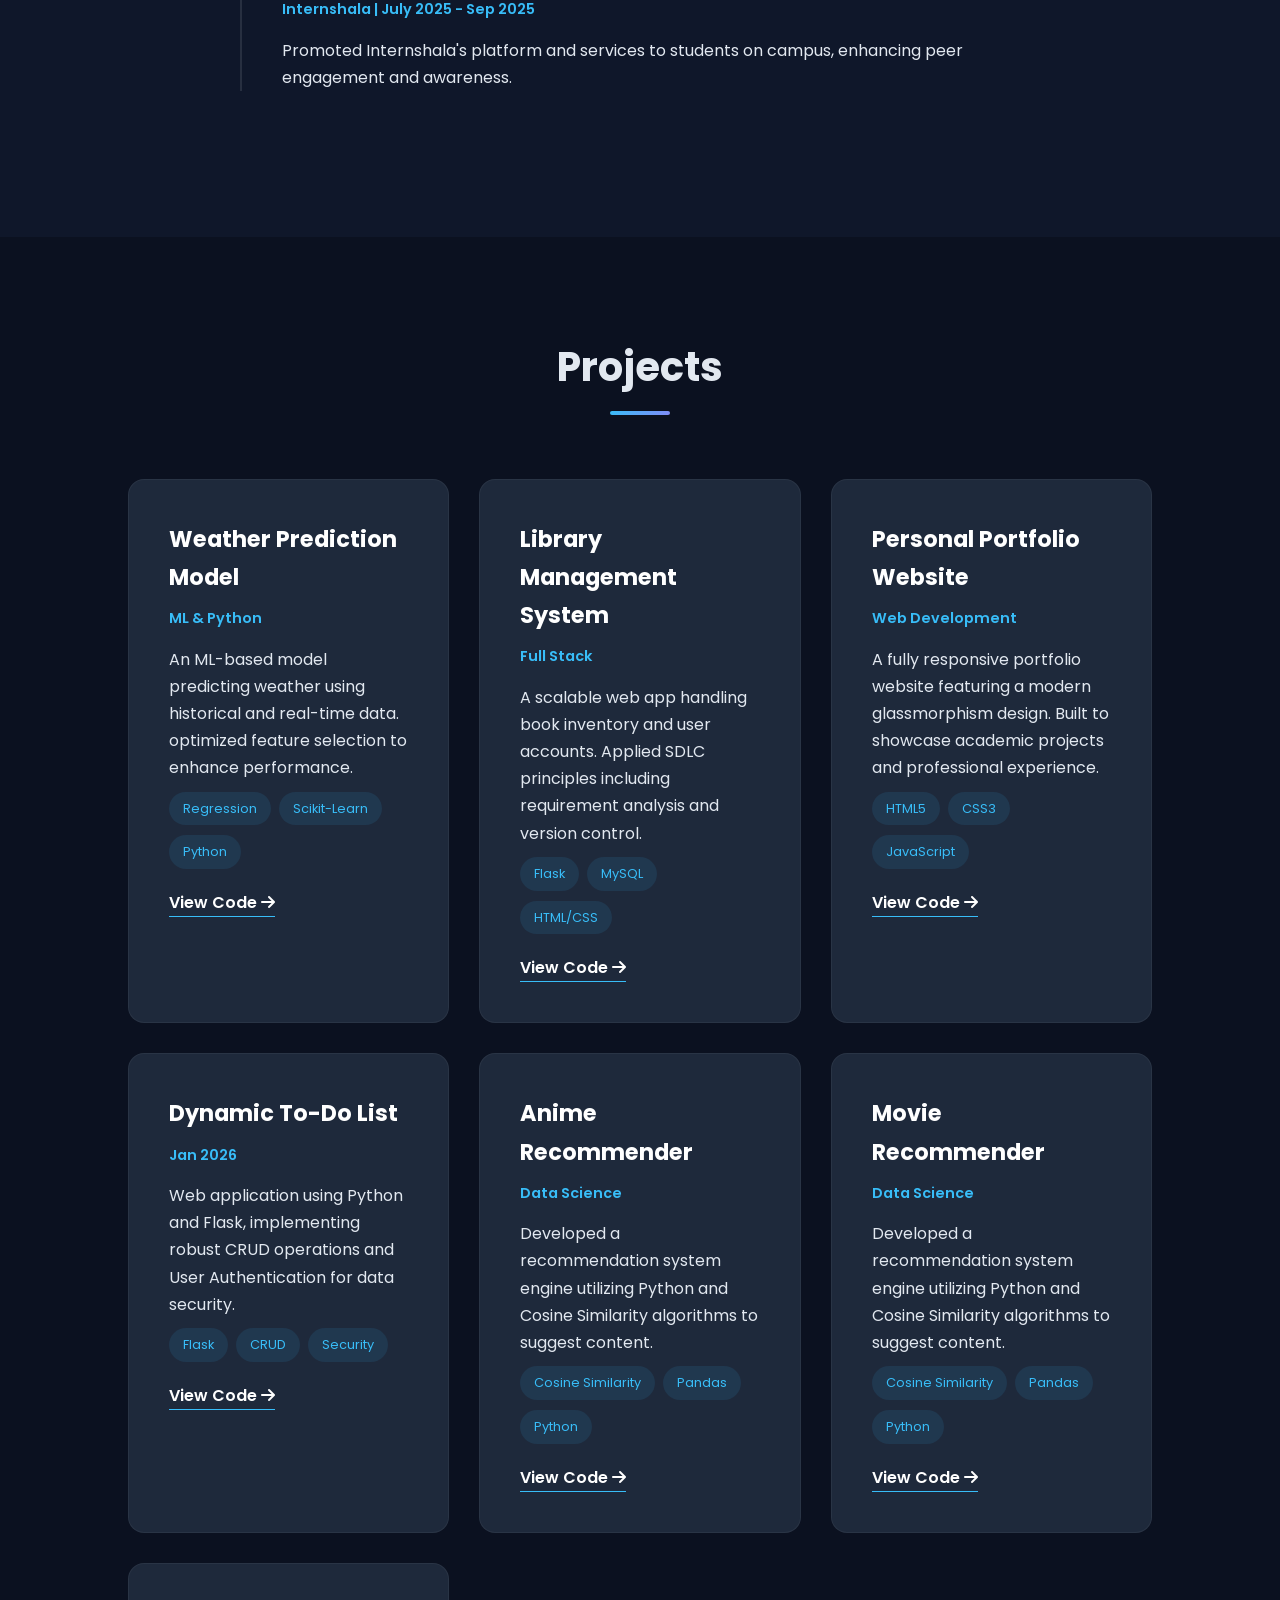
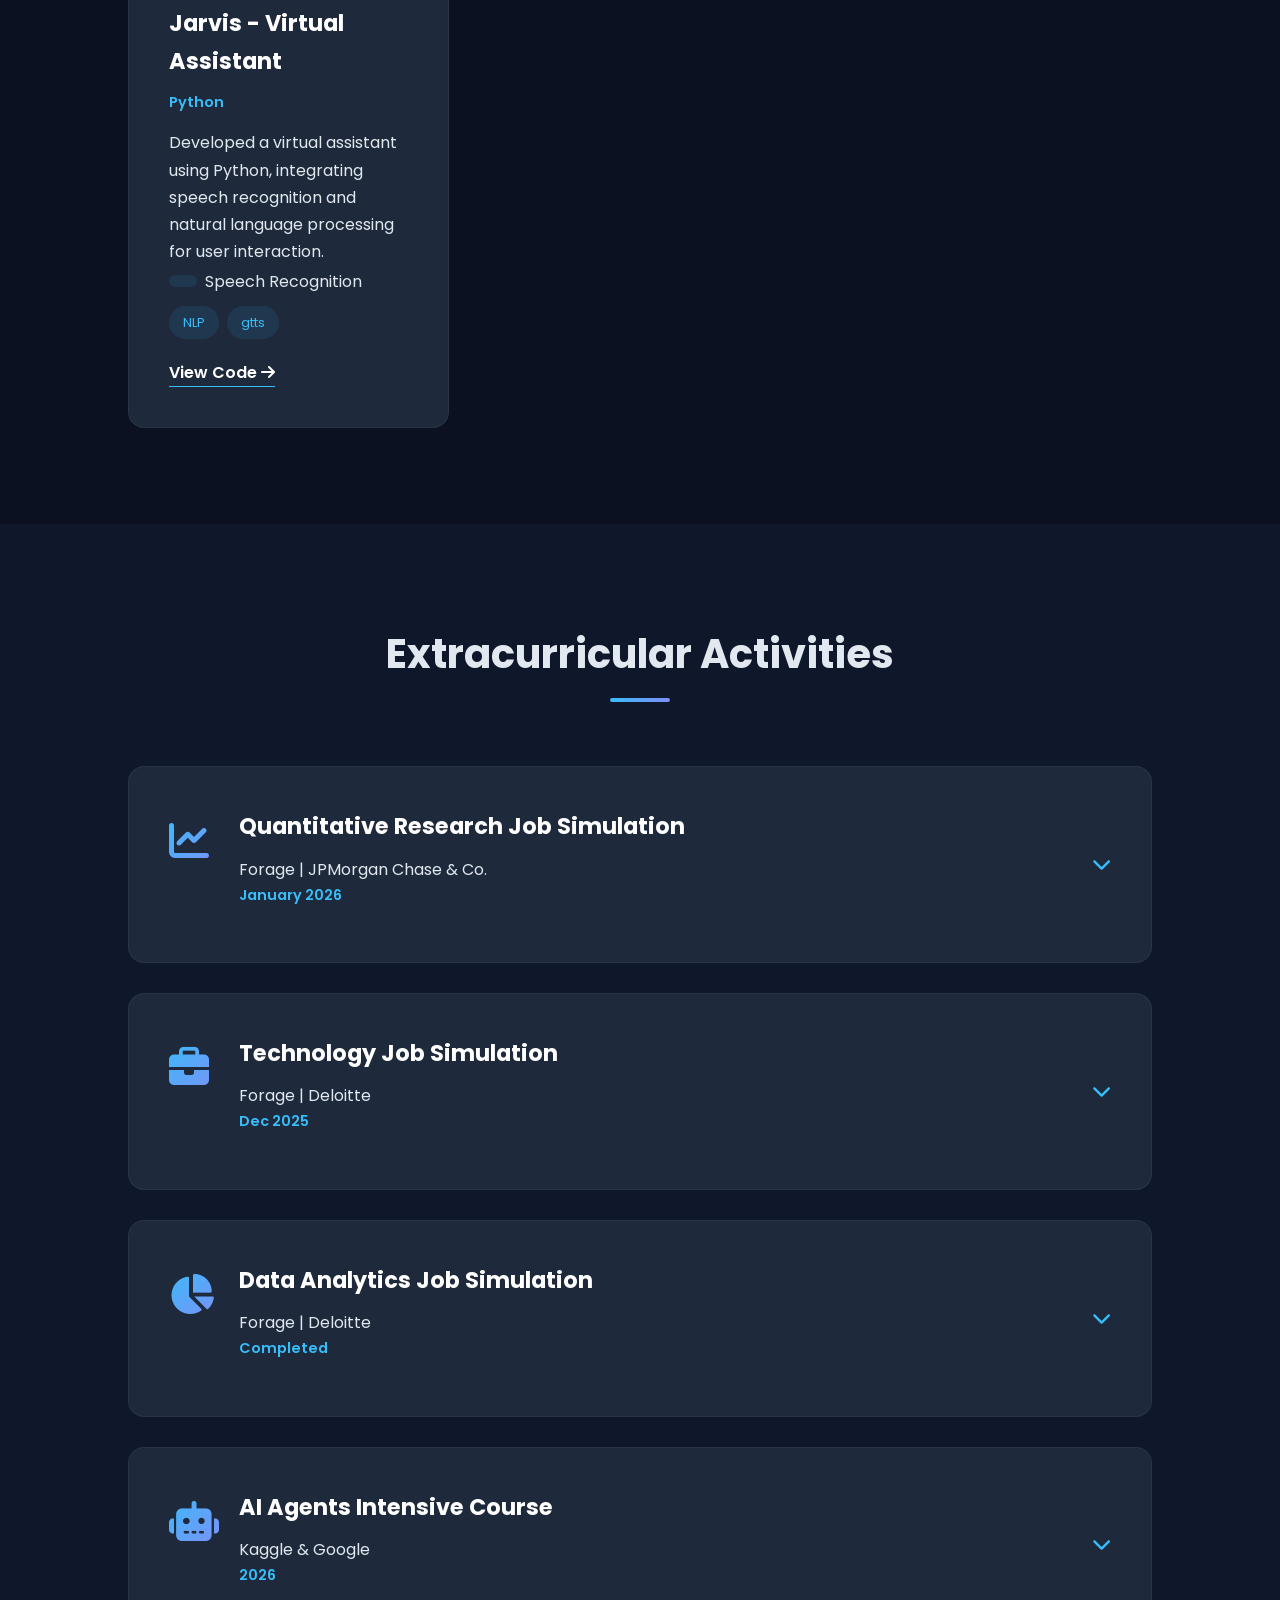
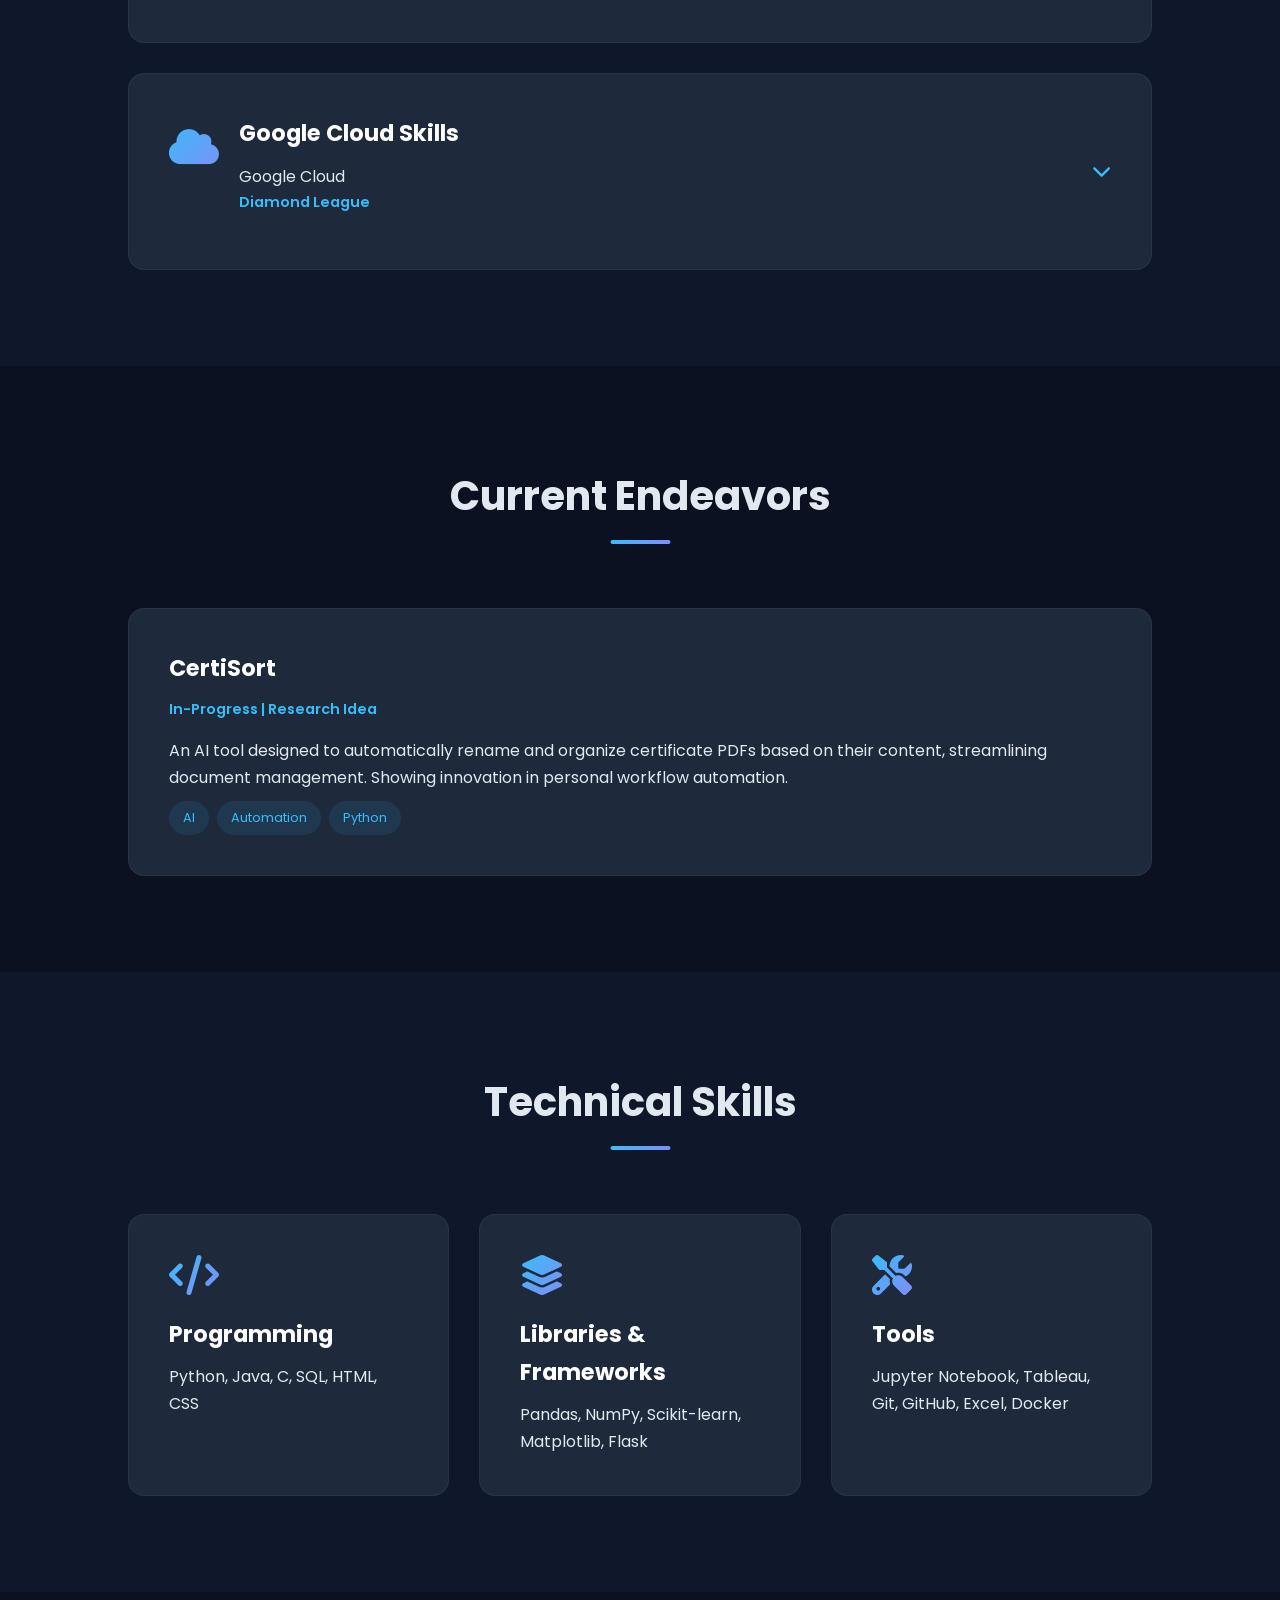
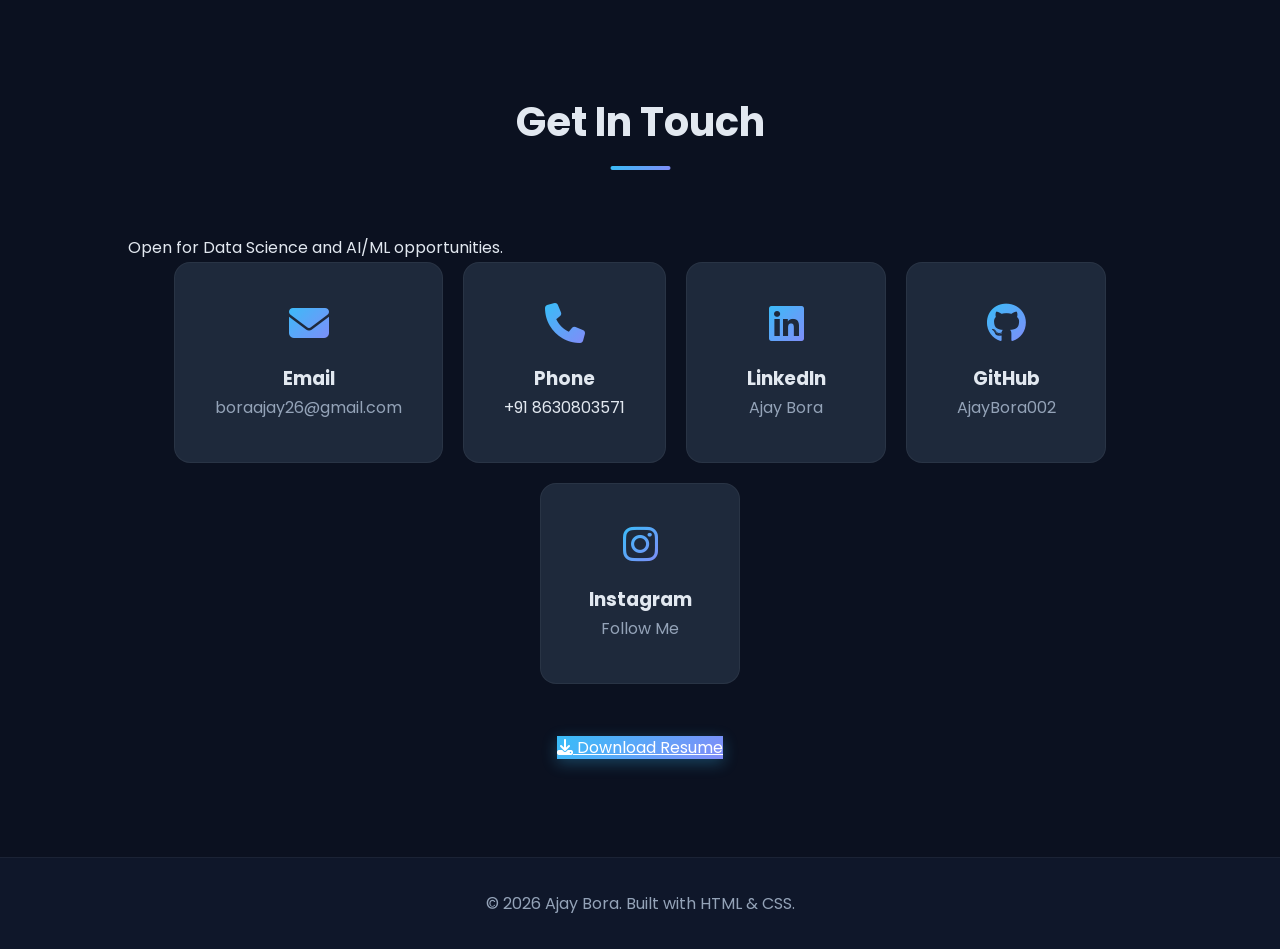
==== commit 59611f8d: "Update professional summary" ====
--- a/index.html
+++ b/index.html
@@ -239,58 +239,98 @@
         <h2 class="section-title">Extracurricular Activities</h2>
         <div class="education-grid">
             
-             <!-- JPMorgan Chase -->
-            <div class="edu-card">
+             <div class="edu-card toggle-card">
                 <div class="edu-icon"><i class="fas fa-chart-line"></i></div>
                 <div class="edu-info">
-                    <h3>Quantitative Research Job Simulation</h3>
-                    <p class="degree">Forage | JPMorgan Chase & Co.</p>
-                    <p class="year">January 2026</p>
-                    <p class="details">Completed practical tasks in investigating price data, pricing commodity storage contracts, credit risk analysis, and bucketing FICO scores.</p>
-                </div>
-            </div>
-
-             <!-- Deloitte Technology -->
-            <div class="edu-card">
+                    <div class="card-header">
+                        <div>
+                            <h3>Quantitative Research Job Simulation</h3>
+                            <p class="degree">Forage | JPMorgan Chase & Co.</p>
+                            <p class="year">January 2026</p>
+                        </div>
+                        <i class="fas fa-chevron-down toggle-icon"></i>
+                    </div>
+                    
+                    <div class="extra-content">
+                        <p class="details">Completed practical tasks in investigating price data, pricing commodity storage contracts, credit risk analysis, and bucketing FICO scores.</p>
+                        <img src="assets/jpmc_cert.jpg" alt="JPMorgan Certification" class="cert-img">
+                    </div>
+                </div>
+            </div>
+
+             <div class="edu-card toggle-card">
                 <div class="edu-icon"><i class="fas fa-briefcase"></i></div>
                 <div class="edu-info">
-                    <h3>Technology Job Simulation</h3>
-                    <p class="degree">Forage | Deloitte</p>
-                    <p class="year">Dec 2025</p>
-                    <p class="details">Completed practical tasks in Coding, Development, and Technology Strategy over the period of August 2025 to December 2025.</p>
-                </div>
-            </div>
-
-             <!-- Deloitte Data Analytics -->
-            <div class="edu-card">
+                    <div class="card-header">
+                        <div>
+                            <h3>Technology Job Simulation</h3>
+                            <p class="degree">Forage | Deloitte</p>
+                            <p class="year">Dec 2025</p>
+                        </div>
+                        <i class="fas fa-chevron-down toggle-icon"></i>
+                    </div>
+                    
+                    <div class="extra-content">
+                        <p class="details">Completed practical tasks in Coding, Development, and Technology Strategy over the period of August 2025 to December 2025.</p>
+                        <img src="assets/deloitte_tech_cert.jpg" alt="Deloitte Technology Certification" class="cert-img">
+                    </div>
+                </div>
+            </div>
+
+             <div class="edu-card toggle-card">
                 <div class="edu-icon"><i class="fas fa-chart-pie"></i></div>
                 <div class="edu-info">
-                    <h3>Data Analytics Job Simulation</h3>
-                    <p class="degree">Forage | Deloitte</p>
-                    <p class="year">Completed</p>
-                    <p class="details">Simulated nature of work in a data analytics team, including data cleaning, analysis, and visualization using tools like Tableau.</p>
-                </div>
-            </div>
-
-            <!-- AI Agents -->
-            <div class="edu-card">
+                    <div class="card-header">
+                        <div>
+                            <h3>Data Analytics Job Simulation</h3>
+                            <p class="degree">Forage | Deloitte</p>
+                            <p class="year">Completed</p>
+                        </div>
+                        <i class="fas fa-chevron-down toggle-icon"></i>
+                    </div>
+                    
+                    <div class="extra-content">
+                        <p class="details">Simulated nature of work in a data analytics team, including data cleaning, analysis, and visualization using tools like Tableau.</p>
+                        <img src="assets/deloitte_data_cert.jpg" alt="Deloitte Data Certification" class="cert-img">
+                    </div>
+                </div>
+            </div>
+
+            <div class="edu-card toggle-card">
                 <div class="edu-icon"><i class="fas fa-robot"></i></div>
                 <div class="edu-info">
-                    <h3>AI Agents Intensive Course</h3>
-                    <p class="degree">Kaggle & Google</p>
-                    <p class="year">2026</p>
-                    <p class="details">5-Day Intensive course on Building AI Agents.</p>
-                </div>
-            </div>
-
-            <!-- Google Cloud -->
-            <div class="edu-card">
+                    <div class="card-header">
+                        <div>
+                            <h3>AI Agents Intensive Course</h3>
+                            <p class="degree">Kaggle & Google</p>
+                            <p class="year">2026</p>
+                        </div>
+                        <i class="fas fa-chevron-down toggle-icon"></i>
+                    </div>
+                    
+                    <div class="extra-content">
+                        <p class="details">5-Day Intensive course on Building AI Agents.</p>
+                        <img src="assets/ai_agents_cert.jpg" alt="AI Agents Certification" class="cert-img">
+                    </div>
+                </div>
+            </div>
+
+            <div class="edu-card toggle-card">
                 <div class="edu-icon"><i class="fas fa-cloud"></i></div>
                 <div class="edu-info">
-                    <h3>Google Cloud Skills</h3>
-                    <p class="degree">Google Cloud</p>
-                    <p class="year">Diamond League</p>
-                    <p class="details">Earned 8+ Badges in Cloud Engineering & GenAI, with work experience with BigQuery.</p>
+                    <div class="card-header">
+                        <div>
+                            <h3>Google Cloud Skills</h3>
+                            <p class="degree">Google Cloud</p>
+                            <p class="year">Diamond League</p>
+                        </div>
+                        <i class="fas fa-chevron-down toggle-icon"></i>
+                    </div>
+                    
+                    <div class="extra-content">
+                        <p class="details">Earned 8+ Badges in Cloud Engineering & GenAI, with work experience with BigQuery.</p>
+                        <img src="assets/google_cloud_cert.jpg" alt="Google Cloud Badges" class="cert-img">
+                    </div>
                 </div>
             </div>
             
--- a/style.css
+++ b/style.css
@@ -417,4 +417,64 @@
         max-width: 250px;
         text-align: center;
     }
+}
+/* --- TOGGLE / ACCORDION STYLES --- */
+
+/* Make the card look clickable */
+.toggle-card {
+    cursor: pointer;
+    transition: all 0.3s ease;
+}
+
+/* Ensure the text info takes full width */
+.edu-info {
+    flex: 1; 
+}
+
+/* Header layout for Title + Icon */
+.card-header {
+    display: flex;
+    justify-content: space-between;
+    align-items: center;
+    width: 100%;
+}
+
+/* The arrow icon */
+.toggle-icon {
+    font-size: 1.2rem;
+    color: var(--accent);
+    transition: transform 0.3s ease;
+}
+
+/* Rotate arrow when card is open */
+.toggle-card.active .toggle-icon {
+    transform: rotate(180deg);
+}
+
+/* HIDDEN CONTENT (The details + Image) */
+.extra-content {
+    max-height: 0;
+    overflow: hidden;
+    opacity: 0;
+    transition: max-height 0.4s ease, opacity 0.4s ease, margin-top 0.3s ease;
+}
+
+/* REVEAL CONTENT (When 'active' class is added) */
+.toggle-card.active .extra-content {
+    max-height: 1000px; /* Arbitrary large height to allow content to fit */
+    opacity: 1;
+    margin-top: 20px;
+    padding-top: 20px;
+    border-top: 1px solid rgba(255, 255, 255, 0.1);
+}
+
+/* Certificate Image Style */
+.cert-img {
+    width: 100%;
+    max-width: 450px;
+    height: auto;
+    margin-top: 15px;
+    border-radius: 8px;
+    border: 1px solid rgba(255, 255, 255, 0.15);
+    box-shadow: 0 5px 15px rgba(0, 0, 0, 0.4);
 }
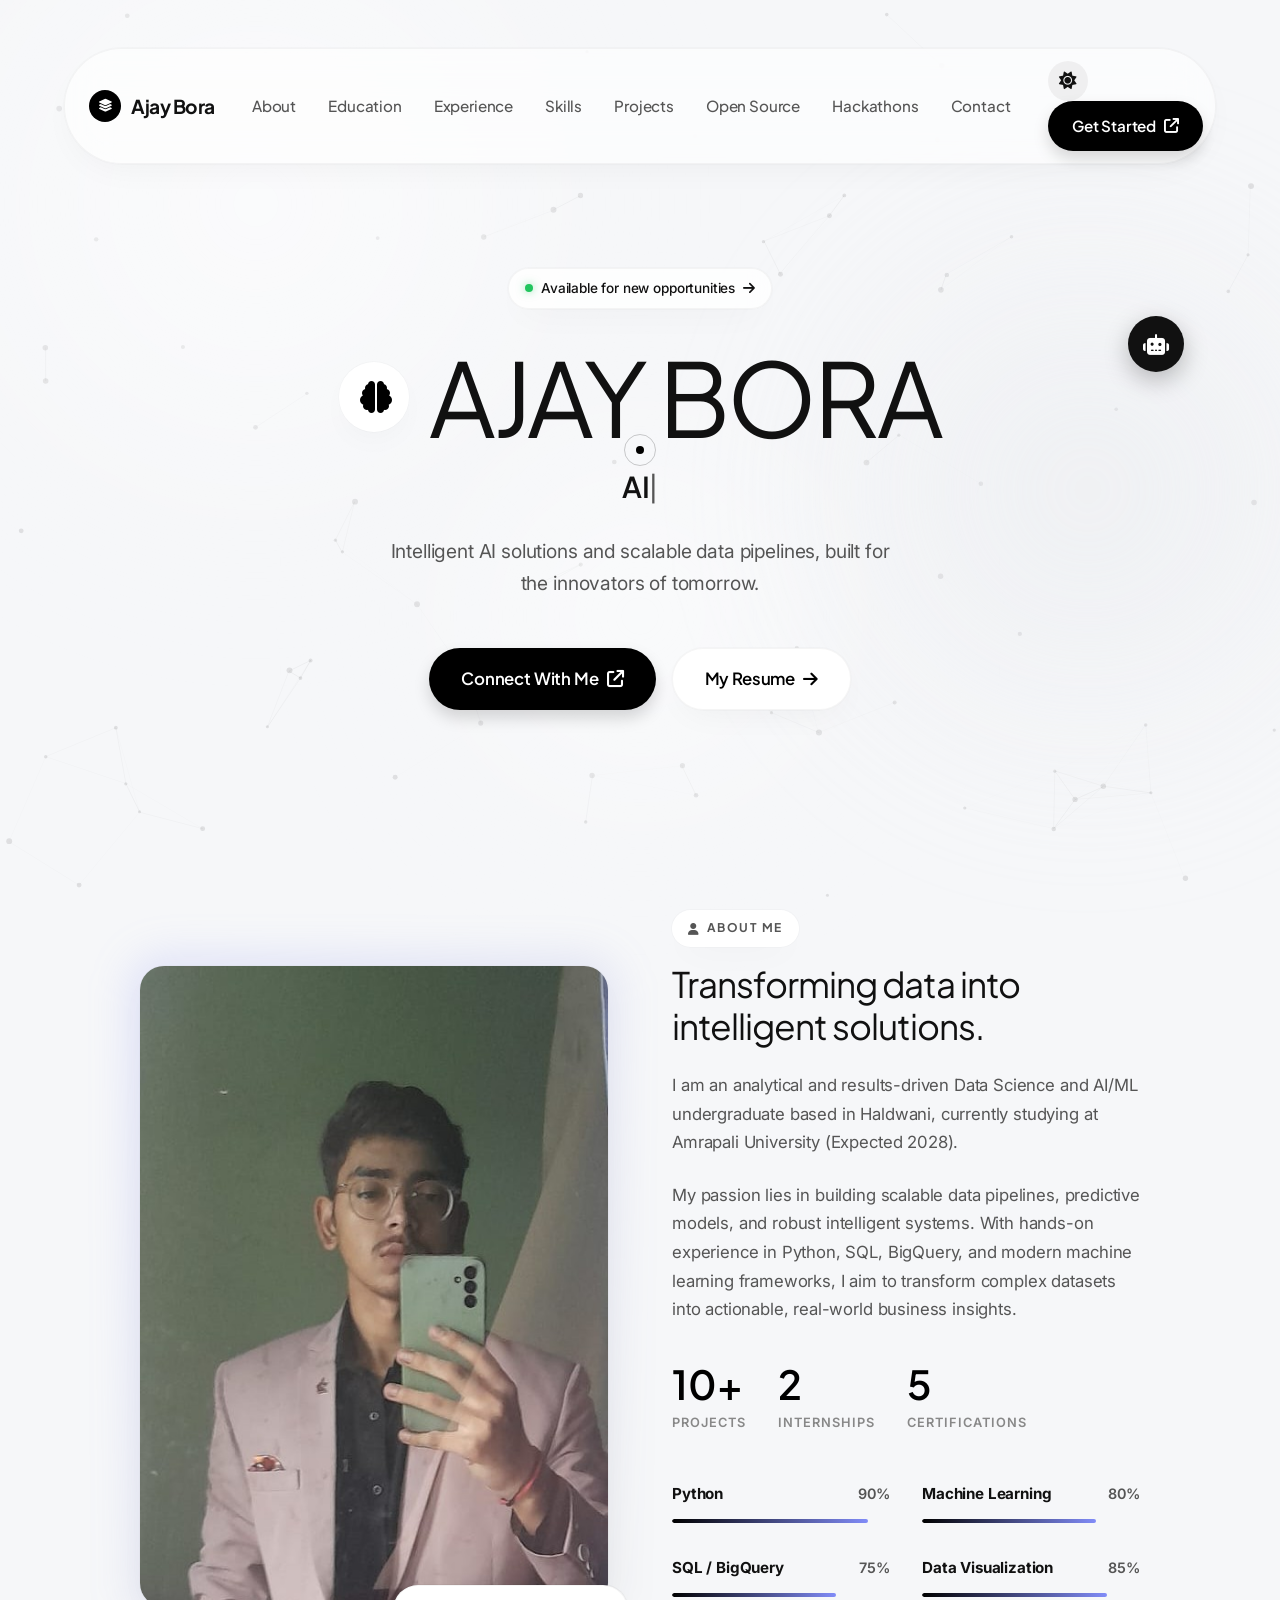
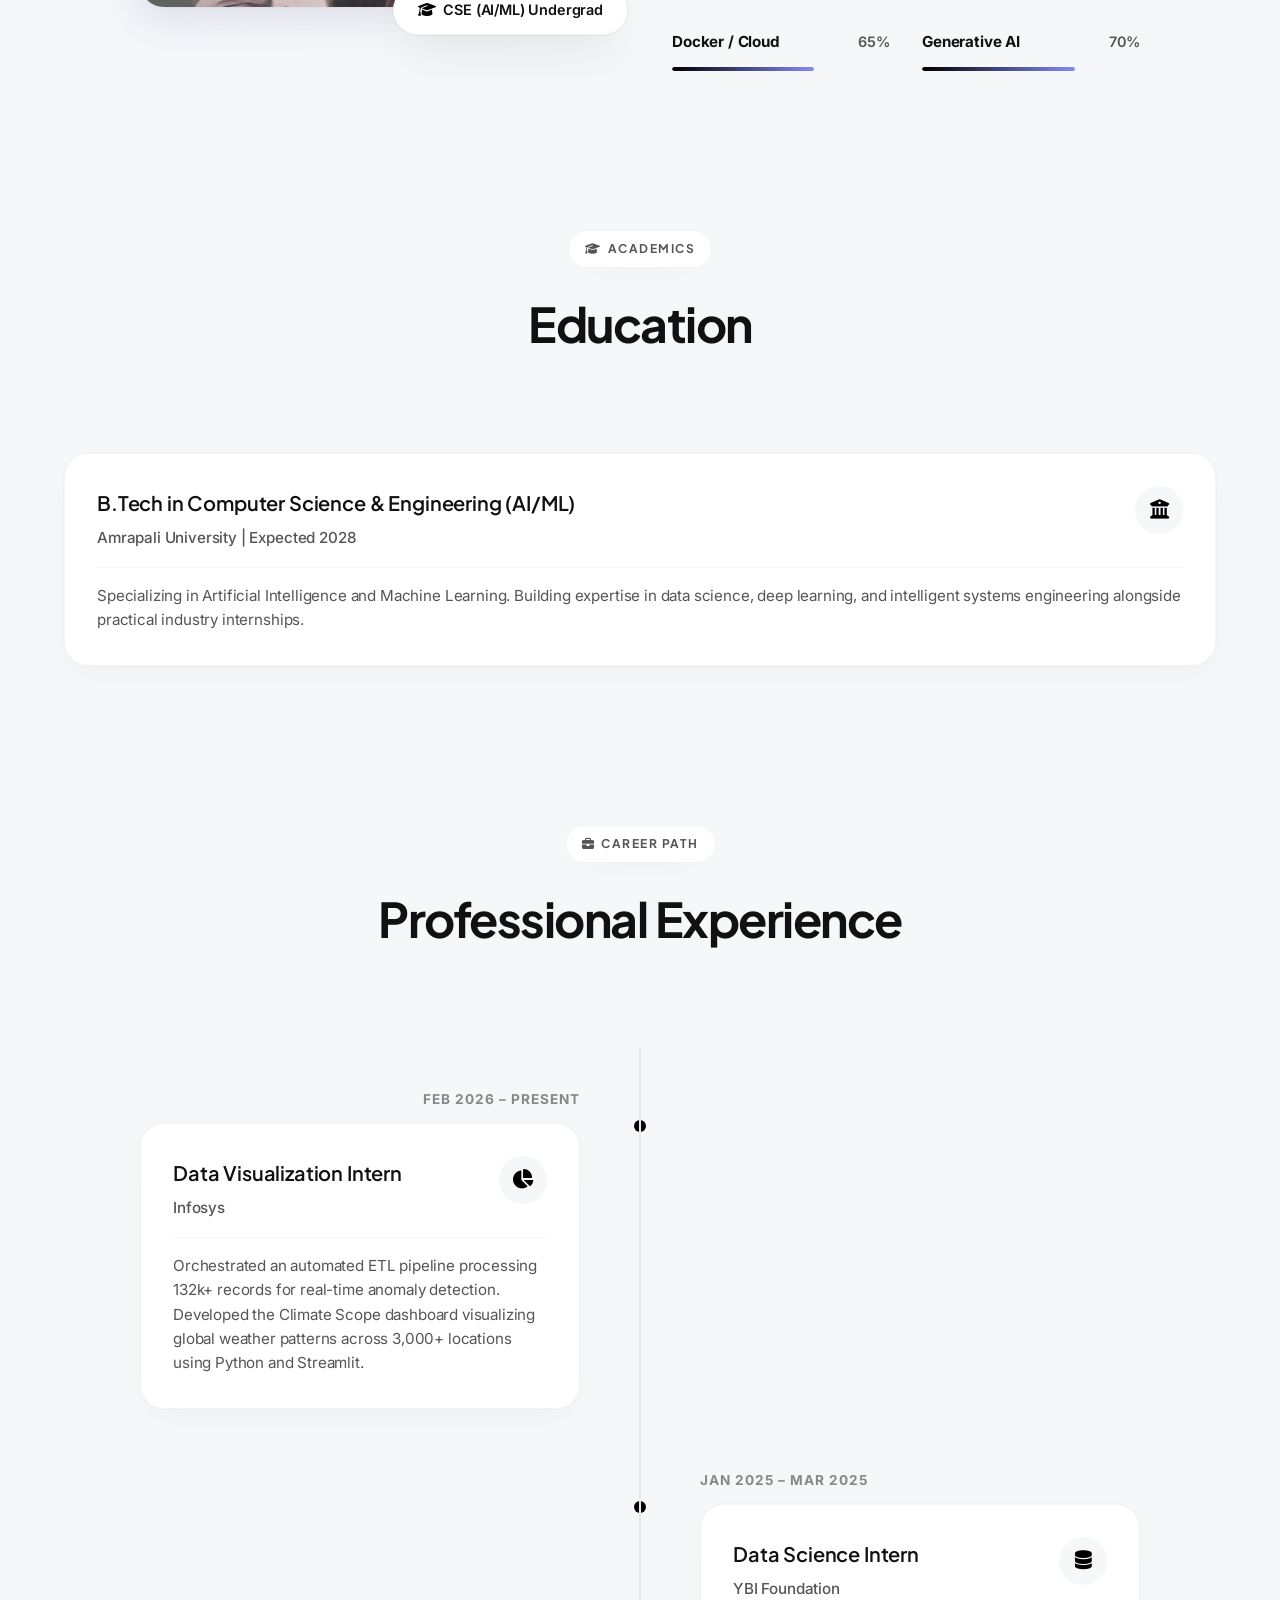
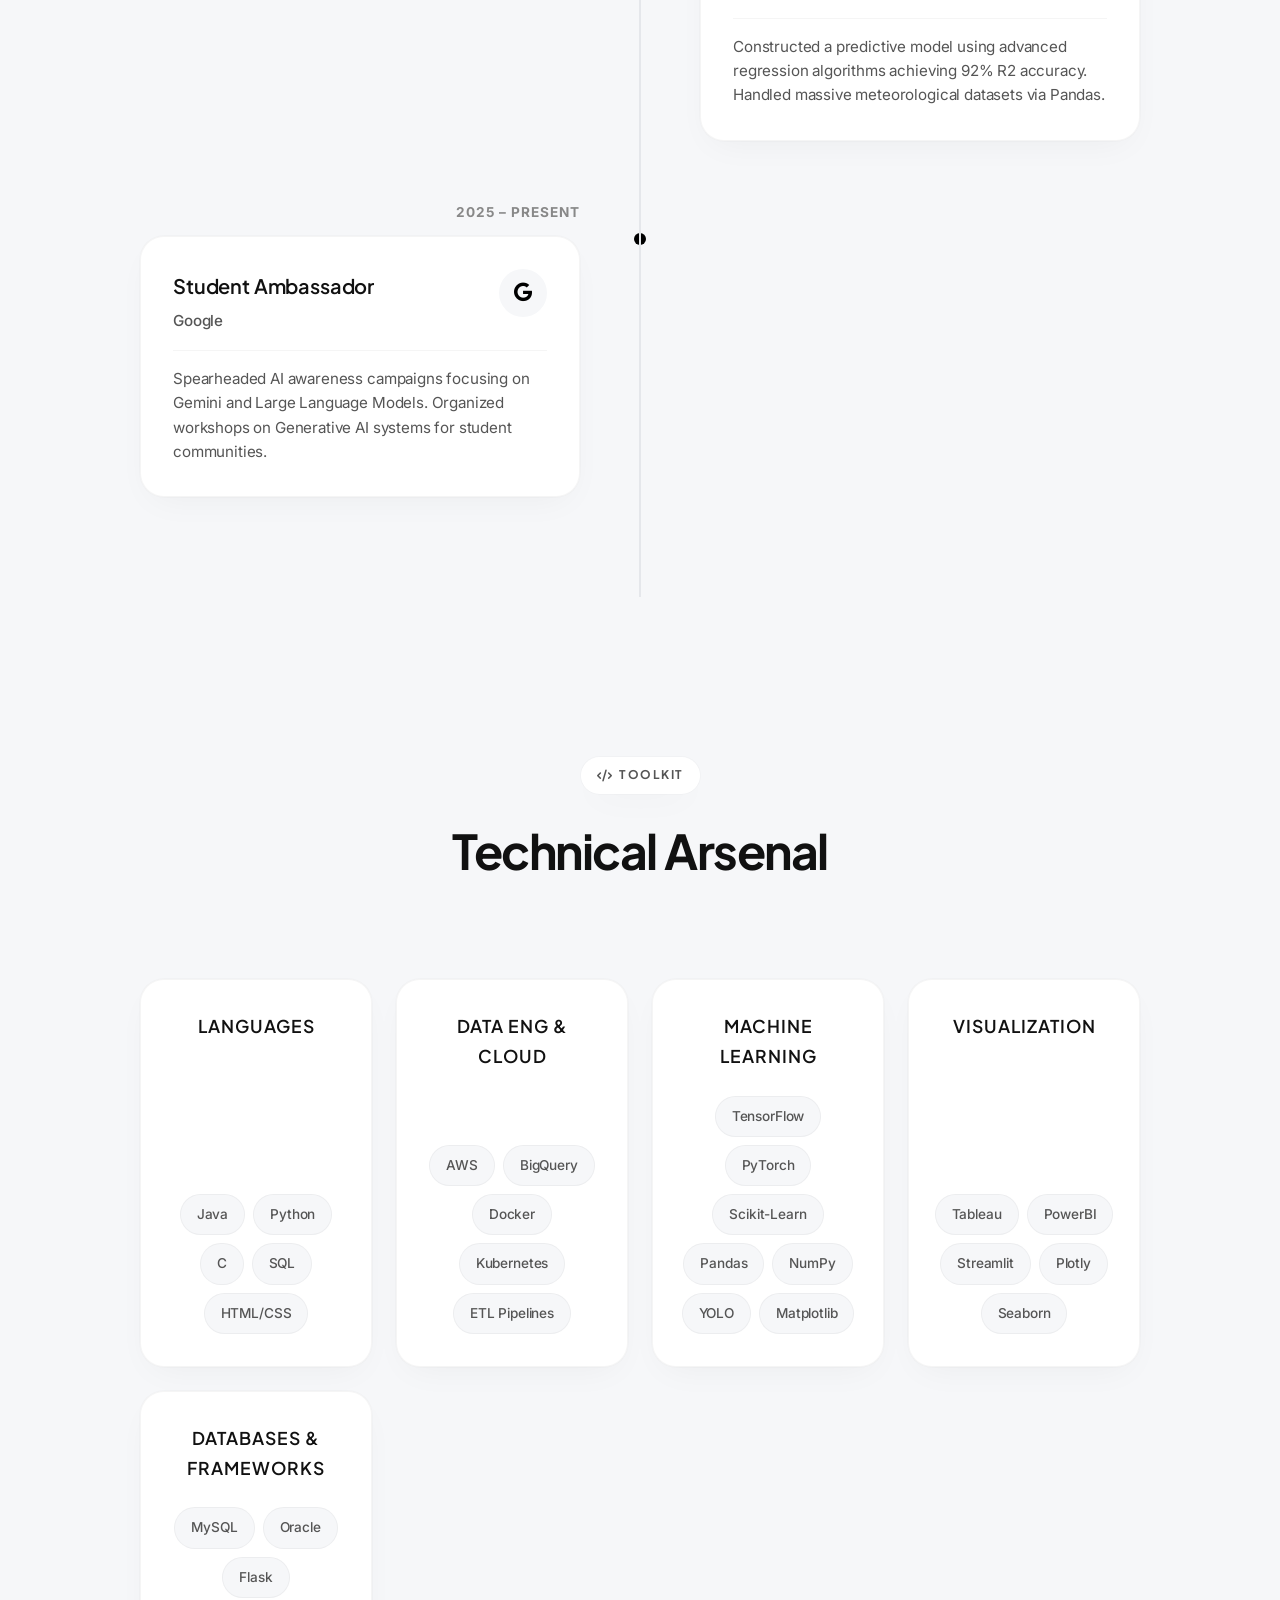
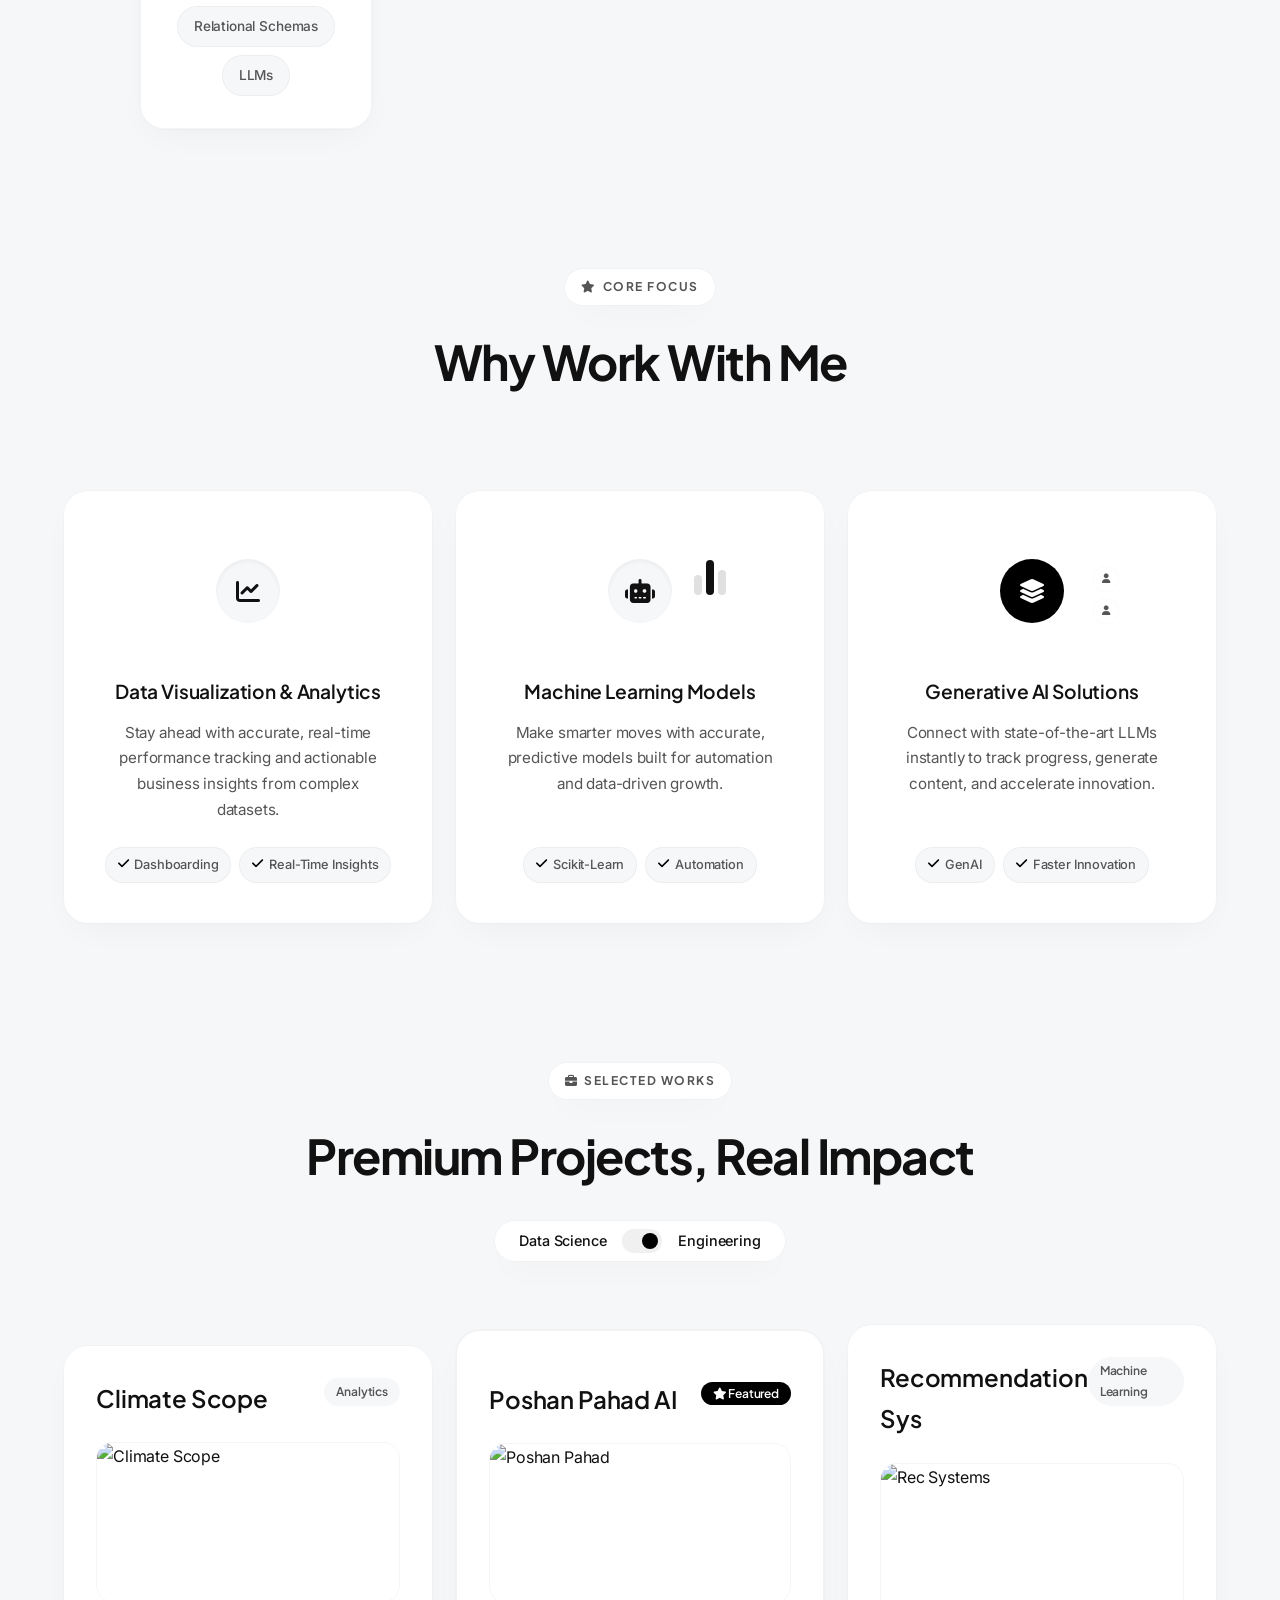
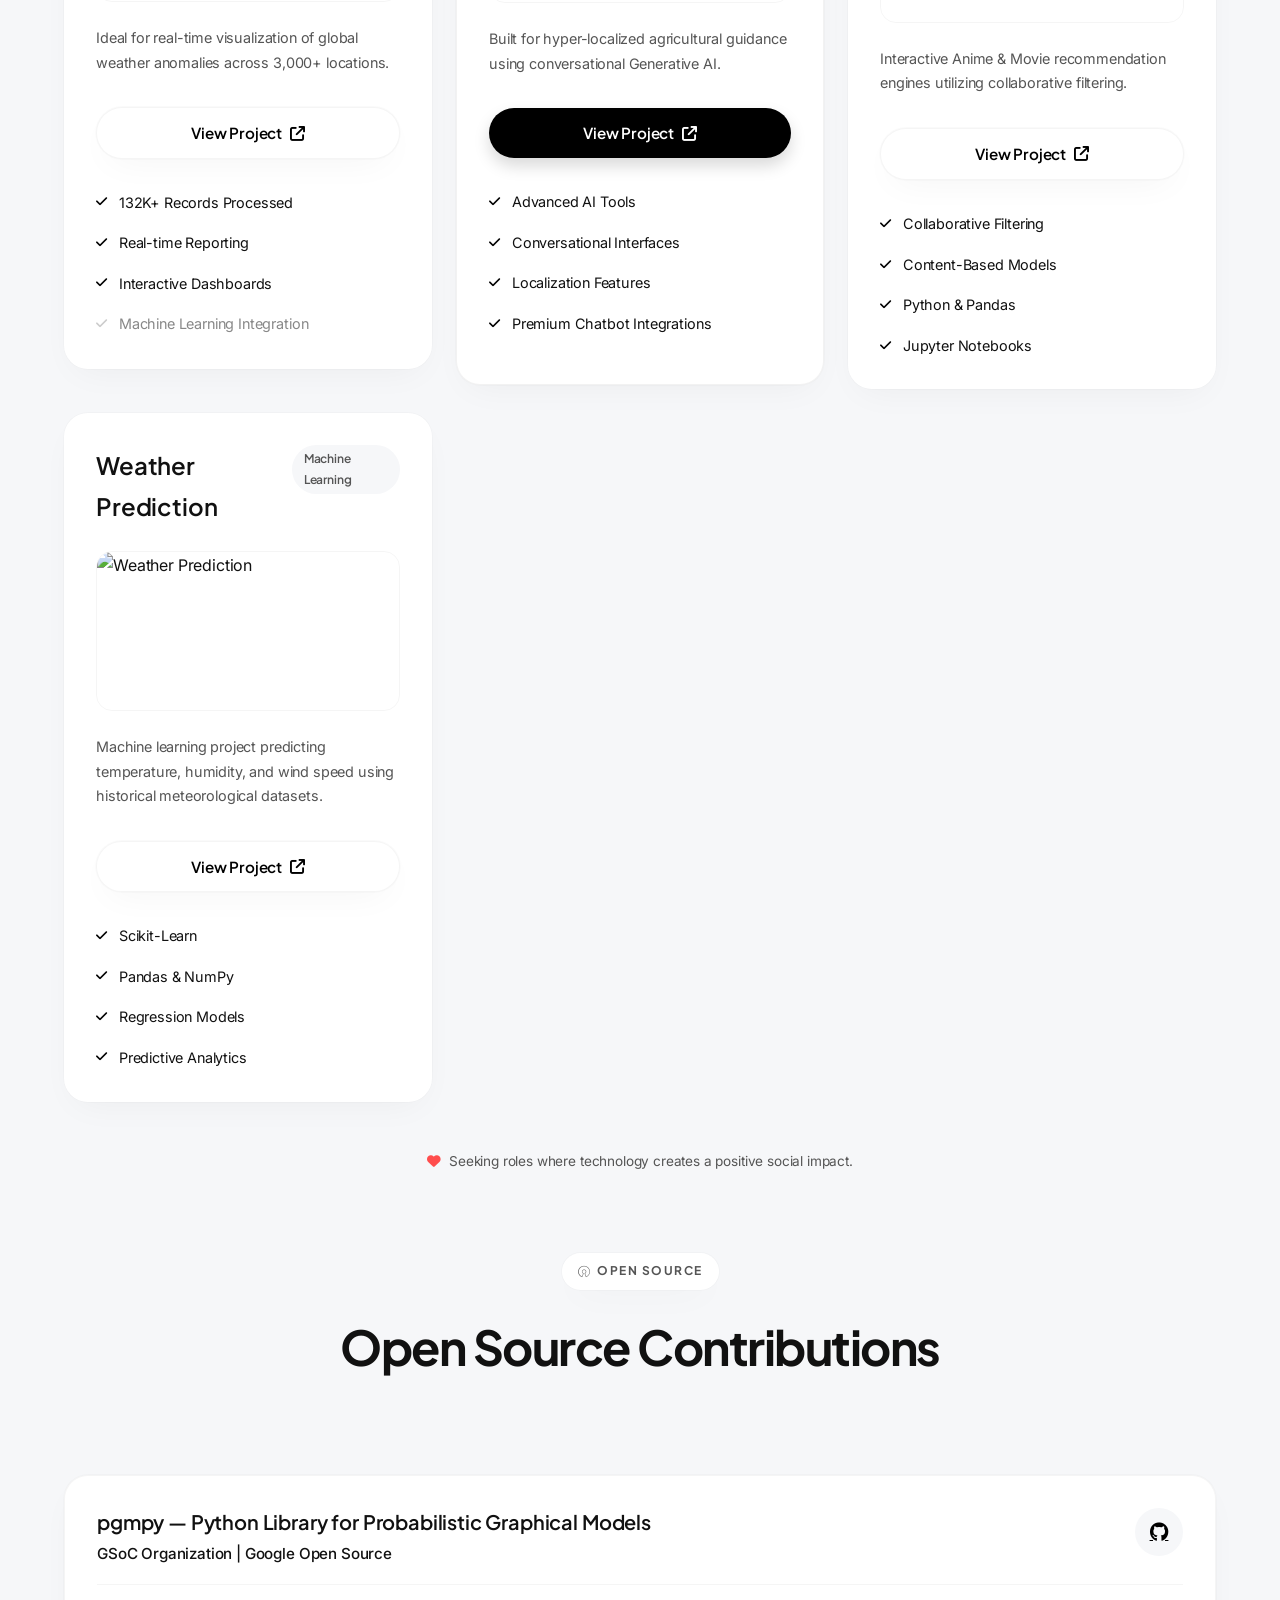
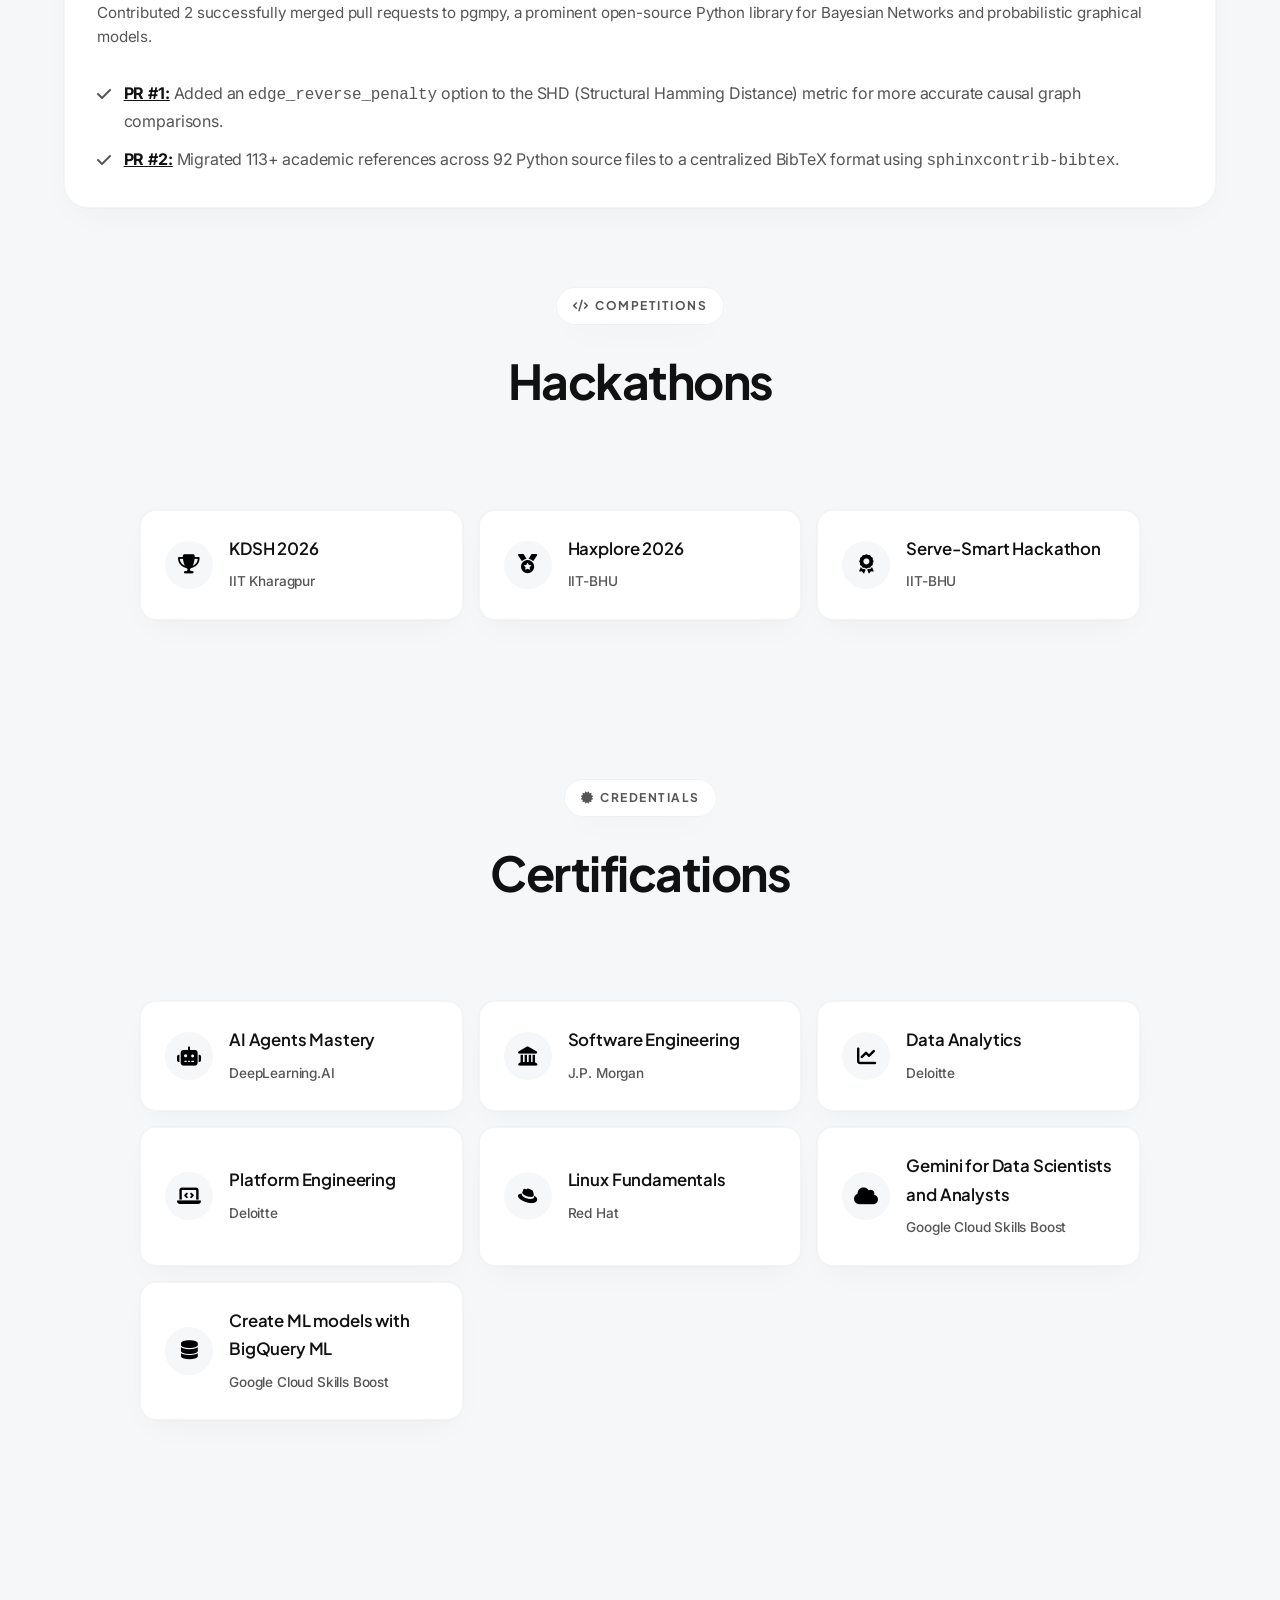
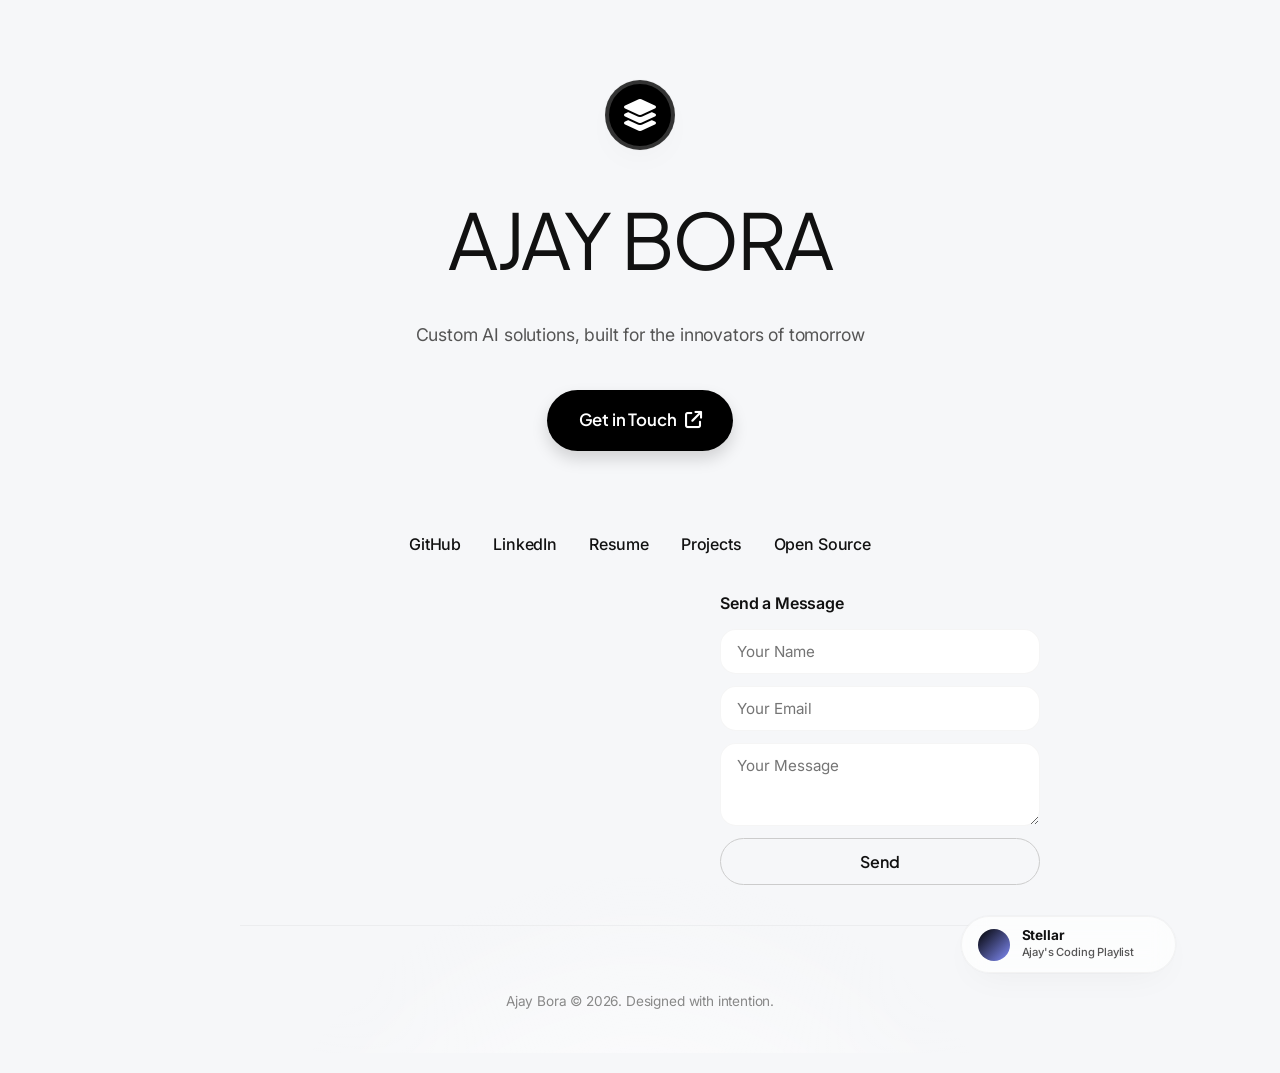
==== commit b2c10b6f: "Update portfolio features, skills, and credential links" ====
--- a/index.html
+++ b/index.html
@@ -1,426 +1,936 @@
+<!-- Ajay Bora Portfolio | AI/ML Engineer -->
 <!DOCTYPE html>
 <html lang="en">
 <head>
     <meta charset="UTF-8">
     <meta name="viewport" content="width=device-width, initial-scale=1.0">
-    <title>Ajay Bora | Data Science & AI/ML</title>
-    <!-- Font Awesome for Icons -->
-    <link rel="stylesheet" href="https://cdnjs.cloudflare.com/ajax/libs/font-awesome/6.4.0/css/all.min.css">
-    <!-- Google Fonts -->
+    <title>Ajay Bora | Data Scientist & AI/ML Engineer | Official Portfolio</title>
+    <meta name="description" content="Explore the official portfolio of Ajay Bora, a Data Scientist and AI/ML Engineer specializing in predictive modeling, Generative AI (LLMs), and scalable data pipelines.">
+    
+    <meta property="og:title" content="Ajay Bora | Data Scientist & AI/ML Engineer | Official Portfolio">
+    <meta property="og:description" content="Explore the official portfolio of Ajay Bora, a Data Scientist and AI/ML Engineer specializing in predictive modeling, Generative AI (LLMs), and scalable data pipelines.">
+    <meta property="og:url" content="https://ajay-bora-portfolio.vercel.app/">
+    <meta property="og:type" content="website">
+    
+    <link rel="canonical" href="https://ajay-bora-portfolio.vercel.app/">
+    
+    <!-- Fonts & Icons -->
     <link rel="preconnect" href="https://fonts.googleapis.com">
     <link rel="preconnect" href="https://fonts.gstatic.com" crossorigin>
-    <link href="https://fonts.googleapis.com/css2?family=Poppins:wght@300;400;600;700&display=swap" rel="stylesheet">
-    <!-- Link to external CSS -->
-    <link rel="stylesheet" href="style.css">
+    <link href="https://fonts.googleapis.com/css2?family=Inter:wght@300;400;500;600&family=Plus+Jakarta+Sans:wght@400;500;600;700;800&display=swap" rel="stylesheet">
+    <link rel="stylesheet" href="https://cdnjs.cloudflare.com/ajax/libs/font-awesome/6.4.0/css/all.min.css">
+    <link rel="stylesheet" href="style.css?v=3.0">
+    <script>
+        (function() {
+            const theme = localStorage.getItem('theme') || 'light';
+            if (theme === 'dark') {
+                document.documentElement.setAttribute('data-theme', 'dark');
+            }
+        })();
+    </script>
 </head>
 <body>
-
-    <nav class="navbar">
-        <div class="logo">Ajay Bora</div>
-        <ul class="nav-links">
-            <li><a href="#about">About</a></li>
-            <li><a href="#education">Education</a></li>
-            <li><a href="#experience">Experience</a></li>
-            <li><a href="#projects">Projects</a></li>
-            <li><a href="#extracurricular">Extracurricular</a></li>
-            <li><a href="#endeavors">Endeavors</a></li>
-            <li><a href="#contact">Contact</a></li>
-        </ul>
-        <div class="hamburger">
-            <i class="fas fa-bars"></i>
+    <div id="scroll-progress"></div>
+    <!-- Background Effects -->
+    <canvas id="global-particles" class="global-canvas"></canvas>
+    <div class="bg-shape bg-shape-1"></div>
+    <div class="bg-shape bg-shape-2"></div>
+    <div class="bg-shape bg-shape-3"></div>
+
+    <div id="cursor-orb"></div>
+    <div id="cursor-follower"></div>
+
+    <div class="page-wrapper">
+        
+        <!-- Navigation -->
+        <header class="navbar reveal">
+            <div class="nav-container">
+                <a href="#" class="logo">
+                    <div class="logo-icon"><i class="fas fa-layer-group"></i></div>
+                    Ajay Bora
+                </a>
+                
+                <nav class="nav-links">
+                    <a href="#about">About</a>
+                    <a href="#education">Education</a>
+                    <a href="#experience">Experience</a>
+                    <a href="#skills">Skills</a>
+                    <a href="#projects">Projects</a>
+                    <a href="#opensource">Open Source</a>
+                    <a href="#hackathons">Hackathons</a>
+                    <a href="#contact">Contact</a>
+                </nav>
+                
+                <div class="nav-actions">
+                    <button id="theme-toggle" class="theme-btn" aria-label="Toggle Theme">
+                        <i class="fas fa-sun"></i>
+                    </button>
+                    <a href="#contact" class="btn btn-primary btn-pill desktop-only">Get Started <i class="fas fa-arrow-up-right-from-square"></i></a>
+                    <button class="hamburger-btn" aria-label="Toggle Navigation">
+                        <i class="fas fa-bars"></i>
+                    </button>
+                </div>
+            </div>
+        </header>
+
+        <!-- Mobile Overlay -->
+        <div class="mobile-nav-overlay" id="mobile-nav">
+            <button class="close-menu-btn" aria-label="Close Navigation"><i class="fas fa-times"></i></button>
+            <nav class="mobile-links">
+                <a href="#about">About</a>
+                <a href="#education">Education</a>
+                <a href="#experience">Experience</a>
+                <a href="#skills">Skills</a>
+                <a href="#projects">Projects</a>
+                <a href="#opensource">Open Source</a>
+                <a href="#hackathons">Hackathons</a>
+                <a href="#contact">Contact</a>
+            </nav>
         </div>
-    </nav>
-
-    <!-- HERO SECTION WITH IMAGE -->
-    <header id="home" class="hero">
-        <div class="hero-container">
+
+        <!-- Hero Section -->
+        <section class="hero-section">
+            <div class="hero-content reveal" style="animation-delay: 0.1s;">
+                <div class="hero-badge">
+                    <span class="status-dot"></span> Available for new opportunities <i class="fas fa-arrow-right"></i>
+                </div>
+                
+                <h1 class="hero-title">
+                    <div class="title-row">
+                        <div class="floating-icon-large"><i class="fas fa-brain"></i></div>
+                        AJAY BORA
+                    </div>
+                </h1>
+                
+                <div class="typewriter-container reveal" style="animation-delay: 0.15s;">
+                    <span id="typewriter"></span><span class="typewriter-cursor">|</span>
+                </div>
+                
+                <p class="hero-subtitle">
+                    Intelligent AI solutions and scalable data pipelines, built for the innovators of tomorrow.
+                </p>
+                
+                <div class="hero-buttons">
+                    <a href="#contact" class="btn btn-primary btn-pill btn-lg">Connect With Me <i class="fas fa-arrow-up-right-from-square"></i></a>
+                    <a href="assets/Ajay_Bora_Resume.pdf" target="_blank" rel="noopener noreferrer" class="btn btn-white btn-pill btn-lg">My Resume <i class="fas fa-arrow-right"></i></a>
+                </div>
+            </div>
+        </section>
+
+        <!-- About Me Section -->
+        <section class="about-section" id="about">
+            <div class="about-grid">
+                <div class="about-image-wrapper reveal" style="animation-delay: 0.1s;">
+                    <img src="assets/profile.jpg" alt="Ajay Bora" class="about-image" loading="lazy">
+                    <div class="floating-badge">
+                        <i class="fas fa-graduation-cap"></i> CSE (AI/ML) Undergrad
+                    </div>
+                </div>
+                <div class="about-content reveal" style="animation-delay: 0.2s;">
+                    <div class="section-badge"><i class="fas fa-user"></i> ABOUT ME</div>
+                    <h3>Transforming data into intelligent solutions.</h3>
+                    <p>
+                        I am an analytical and results-driven Data Science and AI/ML undergraduate based in Haldwani, currently studying at Amrapali University (Expected 2028). 
+                    </p>
+                    <p>
+                        My passion lies in building scalable data pipelines, predictive models, and robust intelligent systems. With hands-on experience in Python, SQL, BigQuery, and modern machine learning frameworks, I aim to transform complex datasets into actionable, real-world business insights.
+                    </p>
+                    
+                    <div class="about-stats">
+                        <div class="stat-item reveal" style="animation-delay: 0.3s;">
+                            <span class="stat-number" data-target="10" data-suffix="+">0</span>
+                            <span class="stat-label">Projects</span>
+                        </div>
+                        <div class="stat-item reveal" style="animation-delay: 0.4s;">
+                            <span class="stat-number" data-target="2">0</span>
+                            <span class="stat-label">Internships</span>
+                        </div>
+                        <div class="stat-item reveal" style="animation-delay: 0.5s;">
+                            <span class="stat-number" data-target="5">0</span>
+                            <span class="stat-label">Certifications</span>
+                        </div>
+                    </div>
+
+                    <div class="skills-bar-group reveal" style="animation-delay: 0.6s;">
+                        <div class="skill-bar-item">
+                            <div class="skill-bar-info">
+                                <span class="skill-bar-name">Python</span>
+                                <span class="skill-bar-percent">0%</span>
+                            </div>
+                            <div class="skill-bar-bg">
+                                <div class="skill-bar-fill" data-percent="90"></div>
+                            </div>
+                        </div>
+                        <div class="skill-bar-item">
+                            <div class="skill-bar-info">
+                                <span class="skill-bar-name">Machine Learning</span>
+                                <span class="skill-bar-percent">0%</span>
+                            </div>
+                            <div class="skill-bar-bg">
+                                <div class="skill-bar-fill" data-percent="80"></div>
+                            </div>
+                        </div>
+                        <div class="skill-bar-item">
+                            <div class="skill-bar-info">
+                                <span class="skill-bar-name">SQL / BigQuery</span>
+                                <span class="skill-bar-percent">0%</span>
+                            </div>
+                            <div class="skill-bar-bg">
+                                <div class="skill-bar-fill" data-percent="75"></div>
+                            </div>
+                        </div>
+                        <div class="skill-bar-item">
+                            <div class="skill-bar-info">
+                                <span class="skill-bar-name">Data Visualization</span>
+                                <span class="skill-bar-percent">0%</span>
+                            </div>
+                            <div class="skill-bar-bg">
+                                <div class="skill-bar-fill" data-percent="85"></div>
+                            </div>
+                        </div>
+                        <div class="skill-bar-item">
+                            <div class="skill-bar-info">
+                                <span class="skill-bar-name">Docker / Cloud</span>
+                                <span class="skill-bar-percent">0%</span>
+                            </div>
+                            <div class="skill-bar-bg">
+                                <div class="skill-bar-fill" data-percent="65"></div>
+                            </div>
+                        </div>
+                        <div class="skill-bar-item">
+                            <div class="skill-bar-info">
+                                <span class="skill-bar-name">Generative AI</span>
+                                <span class="skill-bar-percent">0%</span>
+                            </div>
+                            <div class="skill-bar-bg">
+                                <div class="skill-bar-fill" data-percent="70"></div>
+                            </div>
+                        </div>
+                    </div>
+                </div>
+            </div>
+        </section>
+
+        <!-- Education Section -->
+        <section class="education-section" id="education">
+            <div class="section-header reveal">
+                <div class="section-badge"><i class="fas fa-graduation-cap"></i> ACADEMICS</div>
+                <h2 class="section-title">Education</h2>
+            </div>
             
-            <!-- 1. Text Content -->
-            <div class="hero-text">
-                <h1>Hi, I'm <span class="highlight">Ajay Bora</span></h1>
-                <h2>B.Tech Student (AI/ML) & Data Science Enthusiast</h2>
-                <p>Executing end-to-end data workflows with Python, SQL, and Scikit-Learn.</p>
-                <div class="hero-btns">
-                    <a href="#projects" class="btn primary-btn">View Projects</a>
-                    <a href="#contact" class="btn secondary-btn">Contact Me</a>
-                </div>
-            </div>
-
-            <!-- 2. Image Content -->
-            <div class="hero-image-container">
-                <!-- IMPORTANT: Ensure 'profile.jpg' is inside your 'assets' folder -->
-                <img src="assets/profile.jpg" 
-                     alt="Ajay Bora" 
-                     class="profile-pic"
-                     onerror="this.style.display='none'"> 
-            </div>
-
+            <div class="exp-grid">
+                <div class="exp-card reveal">
+                    <div class="exp-header">
+                        <div class="exp-title">
+                            <h4>B.Tech in Computer Science & Engineering (AI/ML)</h4>
+                            <span class="exp-company">Amrapali University | Expected 2028</span>
+                        </div>
+                        <div class="cert-icon-wrapper"><i class="fas fa-university"></i></div>
+                    </div>
+                    <p class="exp-desc">
+                        Specializing in Artificial Intelligence and Machine Learning. Building expertise in data science, deep learning, and intelligent systems engineering alongside practical industry internships.
+                    </p>
+                </div>
+            </div>
+        </section>
+
+        <!-- Experience Section -->
+        <section class="experience-section" id="experience">
+            <div class="section-header reveal">
+                <div class="section-badge"><i class="fas fa-briefcase"></i> CAREER PATH</div>
+                <h2 class="section-title">Professional Experience</h2>
+            </div>
+            
+            <div class="timeline-container">
+                <div class="timeline-line"></div>
+
+                <!-- Item 1 -->
+                <div class="timeline-item timeline-left reveal" style="animation-delay: 0.1s;">
+                    <div class="timeline-dot"></div>
+                    <div class="timeline-date">Feb 2026 – Present</div>
+                    <div class="exp-card">
+                        <div class="exp-header">
+                            <div class="exp-title">
+                                <h4>Data Visualization Intern</h4>
+                                <span class="exp-company">Infosys</span>
+                            </div>
+                            <div class="cert-icon-wrapper"><i class="fas fa-chart-pie"></i></div>
+                        </div>
+                        <p class="exp-desc">
+                            Orchestrated an automated ETL pipeline processing 132k+ records for real-time anomaly detection. Developed the Climate Scope dashboard visualizing global weather patterns across 3,000+ locations using Python and Streamlit.
+                        </p>
+                    </div>
+                </div>
+                
+                <!-- Item 2 -->
+                <div class="timeline-item timeline-right reveal" style="animation-delay: 0.2s;">
+                    <div class="timeline-dot"></div>
+                    <div class="timeline-date">Jan 2025 – Mar 2025</div>
+                    <div class="exp-card">
+                        <div class="exp-header">
+                            <div class="exp-title">
+                                <h4>Data Science Intern</h4>
+                                <span class="exp-company">YBI Foundation</span>
+                            </div>
+                            <div class="cert-icon-wrapper"><i class="fas fa-database"></i></div>
+                        </div>
+                        <p class="exp-desc">
+                            Constructed a predictive model using advanced regression algorithms achieving 92% R2 accuracy. Handled massive meteorological datasets via Pandas.
+                        </p>
+                    </div>
+                </div>
+
+                <!-- Item 3 -->
+                <div class="timeline-item timeline-left reveal" style="animation-delay: 0.3s;">
+                    <div class="timeline-dot"></div>
+                    <div class="timeline-date">2025 – Present</div>
+                    <div class="exp-card">
+                        <div class="exp-header">
+                            <div class="exp-title">
+                                <h4>Student Ambassador</h4>
+                                <span class="exp-company">Google</span>
+                            </div>
+                            <div class="cert-icon-wrapper"><i class="fab fa-google"></i></div>
+                        </div>
+                        <p class="exp-desc">
+                            Spearheaded AI awareness campaigns focusing on Gemini and Large Language Models. Organized workshops on Generative AI systems for student communities.
+                        </p>
+                    </div>
+                </div>
+            </div>
+        </section>
+
+        <!-- Technical Skills Section -->
+        <section class="skills-section" id="skills">
+            <div class="section-header reveal">
+                <div class="section-badge"><i class="fas fa-code"></i> TOOLKIT</div>
+                <h2 class="section-title">Technical Arsenal</h2>
+            </div>
+            
+            <div class="skills-grid">
+                <!-- Category 1 -->
+                <div class="skill-card reveal" style="animation-delay: 0.1s;">
+                    <h4>Languages</h4>
+                    <div class="card-tags">
+                        <span>Java</span>
+                        <span>Python</span>
+                        <span>C</span>
+                        <span>SQL</span>
+                        <span>HTML/CSS</span>
+                    </div>
+                </div>
+
+                <!-- Category 2 -->
+                <div class="skill-card reveal" style="animation-delay: 0.2s;">
+                    <h4>Data Eng & Cloud</h4>
+                    <div class="card-tags">
+                        <span>AWS</span>
+                        <span>BigQuery</span>
+                        <span>Docker</span>
+                        <span>Kubernetes</span>
+                        <span>ETL Pipelines</span>
+                    </div>
+                </div>
+
+                <!-- Category 3 -->
+                <div class="skill-card reveal" style="animation-delay: 0.3s;">
+                    <h4>Machine Learning</h4>
+                    <div class="card-tags">
+                        <span>TensorFlow</span>
+                        <span>PyTorch</span>
+                        <span>Scikit-Learn</span>
+                        <span>Pandas</span>
+                        <span>NumPy</span>
+                        <span>YOLO</span>
+                        <span>Matplotlib</span>
+                    </div>
+                </div>
+
+                <!-- Category 4 -->
+                <div class="skill-card reveal" style="animation-delay: 0.4s;">
+                    <h4>Visualization</h4>
+                    <div class="card-tags">
+                        <span>Tableau</span>
+                        <span>PowerBI</span>
+                        <span>Streamlit</span>
+                        <span>Plotly</span>
+                        <span>Seaborn</span>
+                    </div>
+                </div>
+
+                <!-- Category 5 -->
+                <div class="skill-card reveal" style="animation-delay: 0.5s;">
+                    <h4>Databases & Frameworks</h4>
+                    <div class="card-tags">
+                        <span>MySQL</span>
+                        <span>Oracle</span>
+                        <span>Flask</span>
+                        <span>Relational Schemas</span>
+                        <span>LLMs</span>
+                    </div>
+                </div>
+            </div>
+        </section>
+
+        <!-- Core Expertise Section (Adapting "Why Choose Us") -->
+        <section class="expertise-section" id="expertise">
+            <div class="section-header reveal">
+                <div class="section-badge"><i class="fas fa-star"></i> CORE FOCUS</div>
+                <h2 class="section-title">Why Work With Me</h2>
+            </div>
+
+            <div class="expertise-grid">
+                <!-- Card 1 -->
+                <div class="expert-card reveal" style="animation-delay: 0.1s;">
+                    <div class="card-icon-wrapper">
+                        <div class="card-icon"><i class="fas fa-chart-line"></i></div>
+                    </div>
+                    <div class="card-content">
+                        <h3>Data Visualization & Analytics</h3>
+                        <p>Stay ahead with accurate, real-time performance tracking and actionable business insights from complex datasets.</p>
+                    </div>
+                    <div class="card-tags">
+                        <span><i class="fas fa-check"></i> Dashboarding</span>
+                        <span><i class="fas fa-check"></i> Real-Time Insights</span>
+                    </div>
+                </div>
+
+                <!-- Card 2 -->
+                <div class="expert-card reveal" style="animation-delay: 0.2s;">
+                    <div class="card-icon-wrapper">
+                        <div class="card-icon"><i class="fas fa-robot"></i></div>
+                        <div class="floating-mini-chart">
+                            <div class="bar bar-1"></div>
+                            <div class="bar bar-2"></div>
+                            <div class="bar bar-3"></div>
+                        </div>
+                    </div>
+                    <div class="card-content">
+                        <h3>Machine Learning Models</h3>
+                        <p>Make smarter moves with accurate, predictive models built for automation and data-driven growth.</p>
+                    </div>
+                    <div class="card-tags">
+                        <span><i class="fas fa-check"></i> Scikit-Learn</span>
+                        <span><i class="fas fa-check"></i> Automation</span>
+                    </div>
+                </div>
+
+                <!-- Card 3 -->
+                <div class="expert-card reveal" style="animation-delay: 0.3s;">
+                    <div class="card-icon-wrapper">
+                        <div class="card-icon dark"><i class="fas fa-layer-group"></i></div>
+                        <div class="floating-avatars">
+                            <div class="avatar"><i class="fas fa-user"></i></div>
+                            <div class="avatar"><i class="fas fa-user"></i></div>
+                        </div>
+                    </div>
+                    <div class="card-content">
+                        <h3>Generative AI Solutions</h3>
+                        <p>Connect with state-of-the-art LLMs instantly to track progress, generate content, and accelerate innovation.</p>
+                    </div>
+                    <div class="card-tags">
+                        <span><i class="fas fa-check"></i> GenAI</span>
+                        <span><i class="fas fa-check"></i> Faster Innovation</span>
+                    </div>
+                </div>
+            </div>
+        </section>
+
+        <!-- Projects Section (Adapting "Pricing") -->
+        <section class="projects-section" id="projects">
+            <div class="section-header reveal">
+                <div class="section-badge"><i class="fas fa-briefcase"></i> SELECTED WORKS</div>
+                <h2 class="section-title">Premium Projects, Real Impact</h2>
+                
+                <div class="toggle-wrapper">
+                    <span>Data Science</span>
+                    <div class="toggle-switch active"></div>
+                    <span>Engineering</span>
+                </div>
+            </div>
+
+            <div class="projects-grid">
+                <!-- Project 1 -->
+                <div class="project-card reveal" data-category="data-science" style="animation-delay: 0.1s;" 
+                     data-preview-tech="Python · Pandas · Streamlit · Plotly" 
+                     data-preview-impact="132K+ records · 3000+ locations" 
+                     data-preview-status="Live on GitHub">
+                    <div class="project-header">
+                        <h4>Climate Scope</h4>
+                        <span class="project-tag">Analytics</span>
+                    </div>
+                    <div class="project-hero">
+                        <img src="assets/projects/climate_dash.png" alt="Climate Scope" class="project-img" loading="lazy" onerror="this.src='https://images.unsplash.com/photo-1464822759023-fed622ff2c3b?auto=format&fit=crop&w=800&q=80'">
+                    </div>
+                    <p class="project-desc">Ideal for real-time visualization of global weather anomalies across 3,000+ locations.</p>
+                    <a href="https://github.com/AjayBora002/Climate-Scope" target="_blank" rel="noopener noreferrer" class="btn btn-white btn-pill full-width">View Project <i class="fas fa-arrow-up-right-from-square"></i></a>
+                    
+                    <ul class="feature-list">
+                        <li><i class="fas fa-check"></i> 132K+ Records Processed</li>
+                        <li><i class="fas fa-check"></i> Real-time Reporting</li>
+                        <li><i class="fas fa-check"></i> Interactive Dashboards</li>
+                        <li class="disabled"><i class="fas fa-check"></i> Machine Learning Integration</li>
+                    </ul>
+                </div>
+
+                <!-- Project 2 (Popular) -->
+                <div class="project-card popular reveal" data-category="data-science" style="animation-delay: 0.2s;"
+                     data-preview-tech="GenAI · Docker · NLP · Flask" 
+                     data-preview-impact="Hyper-localized agricultural AI" 
+                     data-preview-status="Featured Project">
+                    <div class="project-header">
+                        <h4>Poshan Pahad AI</h4>
+                        <div class="tags-group">
+                            <span class="project-tag popular-tag"><i class="fas fa-star"></i> Featured</span>
+                        </div>
+                    </div>
+                    <div class="project-hero">
+                        <img src="assets/projects/poshan_pahad.png" alt="Poshan Pahad" class="project-img" loading="lazy" onerror="this.src='https://images.unsplash.com/photo-1518173946687-a4c8a3b7722e?auto=format&fit=crop&w=800&q=80'">
+                    </div>
+                    <p class="project-desc">Built for hyper-localized agricultural guidance using conversational Generative AI.</p>
+                    <a href="https://github.com/AjayBora002/Poshan-Pahad" target="_blank" rel="noopener noreferrer" class="btn btn-primary btn-pill full-width">View Project <i class="fas fa-arrow-up-right-from-square"></i></a>
+                    
+                    <ul class="feature-list">
+                        <li><i class="fas fa-check"></i> Advanced AI Tools</li>
+                        <li><i class="fas fa-check"></i> Conversational Interfaces</li>
+                        <li><i class="fas fa-check"></i> Localization Features</li>
+                        <li><i class="fas fa-check"></i> Premium Chatbot Integrations</li>
+                    </ul>
+                </div>
+
+                <!-- Project 3 -->
+                <div class="project-card reveal" data-category="engineering" style="animation-delay: 0.3s;"
+                     data-preview-tech="Node.js · MySQL · Python · REST API" 
+                     data-preview-impact="Full OLTP database schema" 
+                     data-preview-status="Live on GitHub">
+                    <div class="project-header">
+                        <h4>Library System</h4>
+                        <span class="project-tag">Full Stack</span>
+                    </div>
+                    <div class="project-hero">
+                        <img src="assets/projects/library_mgmt.png" alt="Library System" class="project-img" loading="lazy" onerror="this.src='https://images.unsplash.com/photo-1507842217343-583bb7270b66?auto=format&fit=crop&w=800&q=80'">
+                    </div>
+                    <p class="project-desc">For full-stack inventory management with strict authentication and seamless UX.</p>
+                    <a href="https://github.com/AjayBora002/Library_Management" target="_blank" rel="noopener noreferrer" class="btn btn-white btn-pill full-width">View Project <i class="fas fa-arrow-up-right-from-square"></i></a>
+                    
+                    <ul class="feature-list">
+                        <li><i class="fas fa-check"></i> Fully Customized Backend</li>
+                        <li><i class="fas fa-check"></i> Scalable MySQL Database</li>
+                        <li><i class="fas fa-check"></i> Flask & React Integration</li>
+                        <li><i class="fas fa-check"></i> Secure Authentication</li>
+                    </ul>
+                </div>
+
+                <!-- Project 4 -->
+                <div class="project-card reveal" data-category="engineering" style="animation-delay: 0.1s;"
+                     data-preview-tech="Python · Gemini API · Pyttsx3" 
+                     data-preview-impact="Automated system tasks & AI chat" 
+                     data-preview-status="Personal Assistant">
+                    <div class="project-header">
+                        <h4>Voice Assistant</h4>
+                        <span class="project-tag">AI/Python</span>
+                    </div>
+                    <div class="project-hero">
+                        <img src="https://images.unsplash.com/photo-1518770660439-4636190af475?auto=format&fit=crop&w=800&q=80" alt="Voice Assistant" class="project-img" loading="lazy">
+                    </div>
+                    <p class="project-desc">Jarvis voice assistant using Gemini API for tasks like web search, weather, and AI chatting.</p>
+                    <a href="https://github.com/AjayBora002/Voice-Assistant" target="_blank" rel="noopener noreferrer" class="btn btn-white btn-pill full-width">View Project <i class="fas fa-arrow-up-right-from-square"></i></a>
+                    
+                    <ul class="feature-list">
+                        <li><i class="fas fa-check"></i> Google Gemini API</li>
+                        <li><i class="fas fa-check"></i> Voice Recognition</li>
+                        <li><i class="fas fa-check"></i> System Automation</li>
+                        <li><i class="fas fa-check"></i> Web Scraping</li>
+                    </ul>
+                </div>
+
+                <!-- Project 5 -->
+                <div class="project-card reveal" data-category="engineering" style="animation-delay: 0.2s;"
+                     data-preview-tech="React · Firebase · Google Maps API" 
+                     data-preview-impact="Smart volunteer matching logic" 
+                     data-preview-status="Hackathon Entry">
+                    <div class="project-header">
+                        <h4>VoiceAid</h4>
+                        <span class="project-tag">Hackathon</span>
+                    </div>
+                    <div class="project-hero">
+                        <img src="https://images.unsplash.com/photo-1593113565694-c6bbcd747137?auto=format&fit=crop&w=800&q=80" alt="VoiceAid" class="project-img" loading="lazy">
+                    </div>
+                    <p class="project-desc">Smart volunteer allocation system for local communities built for Solution Challenge 2026.</p>
+                    <a href="https://github.com/AjayBora002/voice-aid" target="_blank" rel="noopener noreferrer" class="btn btn-white btn-pill full-width">View Project <i class="fas fa-arrow-up-right-from-square"></i></a>
+                    
+                    <ul class="feature-list">
+                        <li><i class="fas fa-check"></i> Smart Allocation</li>
+                        <li><i class="fas fa-check"></i> Predictive Insights</li>
+                        <li><i class="fas fa-check"></i> Accessibility Compliance</li>
+                        <li><i class="fas fa-check"></i> Interactive UI</li>
+                    </ul>
+                </div>
+
+                <!-- Project 6 -->
+                <div class="project-card reveal" data-category="data-science" style="animation-delay: 0.3s;"
+                     data-preview-tech="Python · Scikit-Learn · Pandas" 
+                     data-preview-impact="Collaborative filtering algorithms" 
+                     data-preview-status="Live on GitHub">
+                    <div class="project-header">
+                        <h4>Recommendation Sys</h4>
+                        <span class="project-tag">Machine Learning</span>
+                    </div>
+                    <div class="project-hero">
+                        <img src="https://images.unsplash.com/photo-1485846234645-a62644f84728?auto=format&fit=crop&w=800&q=80" alt="Rec Systems" class="project-img" loading="lazy">
+                    </div>
+                    <p class="project-desc">Interactive Anime & Movie recommendation engines utilizing collaborative filtering.</p>
+                    <a href="https://github.com/AjayBora002/anime_recommendation" target="_blank" rel="noopener noreferrer" class="btn btn-white btn-pill full-width">View Project <i class="fas fa-arrow-up-right-from-square"></i></a>
+                    
+                    <ul class="feature-list">
+                        <li><i class="fas fa-check"></i> Collaborative Filtering</li>
+                        <li><i class="fas fa-check"></i> Content-Based Models</li>
+                        <li><i class="fas fa-check"></i> Python & Pandas</li>
+                        <li><i class="fas fa-check"></i> Jupyter Notebooks</li>
+                    </ul>
+                </div>
+
+                <!-- Project 7 -->
+                <div class="project-card reveal" data-category="data-science" style="animation-delay: 0.1s;"
+                     data-preview-tech="Python · XGBoost · Matplotlib" 
+                     data-preview-impact="92% accuracy on weather data" 
+                     data-preview-status="Live on GitHub">
+                    <div class="project-header">
+                        <h4>Weather Prediction</h4>
+                        <span class="project-tag">Machine Learning</span>
+                    </div>
+                    <div class="project-hero">
+                        <img src="https://images.unsplash.com/photo-1592210454359-9043f067919b?auto=format&fit=crop&w=800&q=80" alt="Weather Prediction" class="project-img" loading="lazy">
+                    </div>
+                    <p class="project-desc">Machine learning project predicting temperature, humidity, and wind speed using historical meteorological datasets.</p>
+                    <a href="https://github.com/AjayBora002/Weather-Prediction" target="_blank" rel="noopener noreferrer" class="btn btn-white btn-pill full-width">View Project <i class="fas fa-arrow-up-right-from-square"></i></a>
+                    
+                    <ul class="feature-list">
+                        <li><i class="fas fa-check"></i> Scikit-Learn</li>
+                        <li><i class="fas fa-check"></i> Pandas & NumPy</li>
+                        <li><i class="fas fa-check"></i> Regression Models</li>
+                        <li><i class="fas fa-check"></i> Predictive Analytics</li>
+                    </ul>
+                </div>
+
+                <!-- Project 8 -->
+                <div class="project-card reveal" data-category="engineering" style="animation-delay: 0.2s;"
+                     data-preview-tech="Python · Flask · SQLite · Auth" 
+                     data-preview-impact="Full-stack task management sys" 
+                     data-preview-status="Live on GitHub">
+                    <div class="project-header">
+                        <h4>Flask To-Do App</h4>
+                        <span class="project-tag">Full Stack</span>
+                    </div>
+                    <div class="project-hero">
+                        <img src="https://images.unsplash.com/photo-1484480974693-6ca0a78fb36b?auto=format&fit=crop&w=800&q=80" alt="Flask To-Do App" class="project-img" loading="lazy">
+                    </div>
+                    <p class="project-desc">A robust, full-stack To-Do List application built with Flask and SQLite. Features secure user authentication.</p>
+                    <a href="https://github.com/AjayBora002/flask-todo-list" target="_blank" rel="noopener noreferrer" class="btn btn-white btn-pill full-width">View Project <i class="fas fa-arrow-up-right-from-square"></i></a>
+                    
+                    <ul class="feature-list">
+                        <li><i class="fas fa-check"></i> Python & Flask</li>
+                        <li><i class="fas fa-check"></i> SQLite Database</li>
+                        <li><i class="fas fa-check"></i> User Authentication</li>
+                        <li><i class="fas fa-check"></i> Task Prioritization</li>
+                    </ul>
+                </div>
+
+                <!-- Project 9 -->
+                <div class="project-card reveal" data-category="engineering" style="animation-delay: 0.3s;"
+                     data-preview-tech="HTML5 · CSS3 · Vanilla JS" 
+                     data-preview-impact="Modern UI with 3D tilt & dark mode" 
+                     data-preview-status="Live on GitHub">
+                    <div class="project-header">
+                        <h4>Portfolio Website</h4>
+                        <span class="project-tag">Frontend UI</span>
+                    </div>
+                    <div class="project-hero">
+                        <img src="https://images.unsplash.com/photo-1507238691740-187a5b1d37b8?auto=format&fit=crop&w=800&q=80" alt="Portfolio Website" class="project-img" loading="lazy">
+                    </div>
+                    <p class="project-desc">Fully responsive personal portfolio website featuring modern aesthetics, CSS animations, and tabbed logic processing.</p>
+                    <a href="https://github.com/AjayBora002/AjayBora_portfolio" target="_blank" rel="noopener noreferrer" class="btn btn-white btn-pill full-width">View Project <i class="fas fa-arrow-up-right-from-square"></i></a>
+                    
+                    <ul class="feature-list">
+                        <li><i class="fas fa-check"></i> HTML5 & CSS3</li>
+                        <li><i class="fas fa-check"></i> Vanilla JavaScript</li>
+                        <li><i class="fas fa-check"></i> Responsive Design</li>
+                        <li><i class="fas fa-check"></i> Modern UI/UX</li>
+                    </ul>
+                </div>
+            </div>
+            <div class="charity-banner reveal">
+                <i class="fas fa-heart"></i> Seeking roles where technology creates a positive social impact.
+            </div>
+        </section>
+
+        <!-- Open Source Section -->
+        <section class="opensource-section" id="opensource">
+            <div class="section-header reveal">
+                <div class="section-badge"><i class="fab fa-osi"></i> OPEN SOURCE</div>
+                <h2 class="section-title">Open Source Contributions</h2>
+            </div>
+            
+            <div class="exp-grid">
+                <div class="exp-card reveal">
+                    <div class="exp-header" style="align-items: flex-start;">
+                        <div class="exp-title">
+                            <h4 style="line-height: 1.4;">pgmpy — Python Library for Probabilistic Graphical Models</h4>
+                            <span class="exp-company" style="color: var(--accent);">GSoC Organization | Google Open Source</span>
+                        </div>
+                        <a href="https://github.com/pgmpy/pgmpy" target="_blank" rel="noopener noreferrer" class="cert-icon-wrapper" aria-label="View Repository on GitHub">
+                            <i class="fab fa-github"></i>
+                        </a>
+                    </div>
+                    <p class="exp-desc">
+                        Contributed 2 successfully merged pull requests to pgmpy, a prominent open-source Python library for Bayesian Networks and probabilistic graphical models.
+                    </p>
+                    <ul style="list-style: none; padding-left: 0; margin-top: 1rem; display: flex; flex-direction: column; gap: 0.8rem; color: var(--text-secondary); font-size: 1rem; line-height: 1.6;">
+                        <li style="display: flex; gap: 0.8rem; align-items: flex-start;">
+                            <i class="fas fa-check" style="color: var(--accent); margin-top: 0.3rem;"></i> 
+                            <span><strong><a href="https://github.com/pgmpy/pgmpy/pull/3310" target="_blank" rel="noopener noreferrer" style="color: var(--text-primary); text-decoration: underline;">PR #1:</a></strong> Added an <code>edge_reverse_penalty</code> option to the SHD (Structural Hamming Distance) metric for more accurate causal graph comparisons.</span>
+                        </li>
+                        <li style="display: flex; gap: 0.8rem; align-items: flex-start;">
+                            <i class="fas fa-check" style="color: var(--accent); margin-top: 0.3rem;"></i> 
+                            <span><strong><a href="https://github.com/pgmpy/pgmpy/pull/3330" target="_blank" rel="noopener noreferrer" style="color: var(--text-primary); text-decoration: underline;">PR #2:</a></strong> Migrated 113+ academic references across 92 Python source files to a centralized BibTeX format using <code>sphinxcontrib-bibtex</code>.</span>
+                        </li>
+                    </ul>
+                </div>
+            </div>
+        </section>
+
+        <!-- Hackathons Section -->
+        <section class="hackathons-section" id="hackathons">
+            <div class="section-header reveal">
+                <div class="section-badge"><i class="fas fa-code"></i> COMPETITIONS</div>
+                <h2 class="section-title">Hackathons</h2>
+            </div>
+            <div class="certs-grid">
+                <div class="cert-card reveal" data-tooltip="Kaggle Data Science Hackathon, IIT Kharagpur" style="animation-delay: 0.1s;">
+                    <div class="cert-icon-wrapper"><i class="fas fa-trophy"></i></div>
+                    <div class="cert-content">
+                        <h4>KDSH 2026</h4>
+                        <span class="cert-issuer">IIT Kharagpur</span>
+                    </div>
+                    <a href="assets/KDSH_2026_Ajay_Bora.pdf" target="_blank" class="cert-link"><i class="fas fa-external-link-alt"></i></a>
+                </div>
+                <div class="cert-card reveal" data-tooltip="CodeFest'26 Hackathon, IIT-BHU" style="animation-delay: 0.2s;">
+                    <div class="cert-icon-wrapper"><i class="fas fa-medal"></i></div>
+                    <div class="cert-content">
+                        <h4>Haxplore 2026</h4>
+                        <span class="cert-issuer">IIT-BHU</span>
+                    </div>
+                    <a href="assets/haxplore_iitbhu.pdf" target="_blank" class="cert-link"><i class="fas fa-external-link-alt"></i></a>
+                </div>
+                <div class="cert-card reveal" data-tooltip="Jagriti 2026 Social Impact Hackathon, IIT-BHU" style="animation-delay: 0.3s;">
+                    <div class="cert-icon-wrapper"><i class="fas fa-award"></i></div>
+                    <div class="cert-content">
+                        <h4>Serve-Smart Hackathon</h4>
+                        <span class="cert-issuer">IIT-BHU</span>
+                    </div>
+                    <a href="assets/serve_smart_hackathon.pdf" target="_blank" class="cert-link"><i class="fas fa-external-link-alt"></i></a>
+                </div>
+            </div>
+        </section>
+
+        <!-- Certifications Section -->
+        <section class="certifications-section" id="certifications">
+            <div class="section-header reveal">
+                <div class="section-badge"><i class="fas fa-certificate"></i> CREDENTIALS</div>
+                <h2 class="section-title">Certifications</h2>
+            </div>
+
+            <div class="certs-grid">
+                <!-- Cert 1 -->
+                <div class="cert-card reveal" data-tooltip="Multi-agent AI systems, DeepLearning.AI" style="animation-delay: 0.1s;">
+                    <div class="cert-icon-wrapper">
+                        <i class="fas fa-robot"></i>
+                    </div>
+                    <div class="cert-content">
+                        <h4>AI Agents Mastery</h4>
+                        <span class="cert-issuer">DeepLearning.AI</span>
+                    </div>
+                    <a href="assets/ai_agents_cert.jpg" target="_blank" class="cert-link"><i class="fas fa-external-link-alt"></i></a>
+                </div>
+
+                <!-- Cert 2 -->
+                <div class="cert-card reveal" data-tooltip="J.P. Morgan Virtual Experience" style="animation-delay: 0.2s;">
+                    <div class="cert-icon-wrapper">
+                        <i class="fas fa-landmark"></i>
+                    </div>
+                    <div class="cert-content">
+                        <h4>Software Engineering</h4>
+                        <span class="cert-issuer">J.P. Morgan</span>
+                    </div>
+                    <a href="assets/jpmc_cert.pdf" target="_blank" class="cert-link"><i class="fas fa-external-link-alt"></i></a>
+                </div>
+
+                <!-- Cert 3 -->
+                <div class="cert-card reveal" data-tooltip="Deloitte Virtual Internship" style="animation-delay: 0.3s;">
+                    <div class="cert-icon-wrapper">
+                        <i class="fas fa-chart-line"></i>
+                    </div>
+                    <div class="cert-content">
+                        <h4>Data Analytics</h4>
+                        <span class="cert-issuer">Deloitte</span>
+                    </div>
+                    <a href="assets/deloitte_data_cert.pdf" target="_blank" class="cert-link"><i class="fas fa-external-link-alt"></i></a>
+                </div>
+
+                <!-- Cert 4 -->
+                <div class="cert-card reveal" data-tooltip="Deloitte Tech Track" style="animation-delay: 0.4s;">
+                    <div class="cert-icon-wrapper">
+                        <i class="fas fa-laptop-code"></i>
+                    </div>
+                    <div class="cert-content">
+                        <h4>Platform Engineering</h4>
+                        <span class="cert-issuer">Deloitte</span>
+                    </div>
+                    <a href="assets/deloitte_tech_cert.pdf" target="_blank" class="cert-link"><i class="fas fa-external-link-alt"></i></a>
+                </div>
+
+                <!-- Cert 5 -->
+                <div class="cert-card reveal" data-tooltip="Red Hat System Administration" style="animation-delay: 0.5s;">
+                    <div class="cert-icon-wrapper">
+                        <i class="fab fa-redhat"></i>
+                    </div>
+                    <div class="cert-content">
+                        <h4>Linux Fundamentals</h4>
+                        <span class="cert-issuer">Red Hat</span>
+                    </div>
+                    <a href="assets/RedHat-LinuxFundamentals.pdf" target="_blank" class="cert-link"><i class="fas fa-external-link-alt"></i></a>
+                </div>
+
+                <!-- Cert 6 -->
+                <div class="cert-card reveal" data-tooltip="Google Cloud Skills Boost" style="animation-delay: 0.6s;">
+                    <div class="cert-icon-wrapper">
+                        <i class="fas fa-cloud"></i>
+                    </div>
+                    <div class="cert-content">
+                        <h4>Gemini for Data Scientists and Analysts</h4>
+                        <span class="cert-issuer">Google Cloud Skills Boost</span>
+                    </div>
+                    <a href="https://www.skills.google/public_profiles/6cc4e8a3-3543-4793-9a21-3a26fd996249/badges/20064193?utm_medium=social&utm_source=linkedin&utm_campaign=ql-social-share" target="_blank" rel="noopener noreferrer" class="cert-link"><i class="fas fa-external-link-alt"></i></a>
+                </div>
+
+                <!-- Cert 7 -->
+                <div class="cert-card reveal" data-tooltip="Google Cloud Skills Boost" style="animation-delay: 0.7s;">
+                    <div class="cert-icon-wrapper">
+                        <i class="fas fa-database"></i>
+                    </div>
+                    <div class="cert-content">
+                        <h4>Create ML models with BigQuery ML</h4>
+                        <span class="cert-issuer">Google Cloud Skills Boost</span>
+                    </div>
+                    <a href="https://www.skills.google/public_profiles/6cc4e8a3-3543-4793-9a21-3a26fd996249/badges/20376831?utm_medium=social&utm_source=linkedin&utm_campaign=ql-social-share" target="_blank" rel="noopener noreferrer" class="cert-link"><i class="fas fa-external-link-alt"></i></a>
+                </div>
+            </div>
+        </section>
+
+        <!-- Contact/Footer Section -->
+        <footer class="footer-section" id="contact">
+            <div class="footer-circular-bg"></div>
+            <div class="footer-content reveal">
+                <div class="floating-icon-large dark"><i class="fas fa-layer-group"></i></div>
+                <h2 class="footer-title">AJAY BORA</h2>
+                <p class="footer-subtitle">Custom AI solutions, built for the innovators of tomorrow</p>
+                
+                <a href="mailto:boraajay26@gmail.com" class="btn btn-primary btn-pill btn-lg footer-btn">
+                    Get in Touch <i class="fas fa-arrow-up-right-from-square"></i>
+                </a>
+
+                <div class="footer-links">
+                    <a href="https://github.com/AjayBora002" target="_blank" rel="noopener noreferrer">GitHub</a>
+                    <a href="https://linkedin.com/in/ajaybora002" target="_blank" rel="noopener noreferrer">LinkedIn</a>
+                    <a href="assets/Ajay_Bora_Resume.pdf" target="_blank" rel="noopener noreferrer">Resume</a>
+                    <a href="#projects">Projects</a>
+                    <a href="#opensource">Open Source</a>
+                    
+                    <div class="contact-form-wrapper" id="contact-form-section">
+                        <span>Send a Message</span>
+                        <form id="contact-form" class="contact-form">
+                            <input type="hidden" name="access_key" value="4be0c325-572e-437a-bc82-fb58f5078ec4">
+                            <input type="hidden" name="subject" value="New Message from Portfolio Contact Form">
+                            <input type="hidden" name="from_name" value="Ajay Bora Portfolio">
+                            <input type="text" name="name" placeholder="Your Name" required aria-label="Your Name">
+                            <input type="email" name="email" placeholder="Your Email" required aria-label="Your Email">
+                            <textarea name="message" placeholder="Your Message" required aria-label="Your Message" rows="3"></textarea>
+                            <button type="submit" class="btn btn-outline btn-pill">Send</button>
+                            <p id="form-status" class="form-status"></p>
+                        </form>
+                    </div>
+                </div>
+
+                <a href="https://open.spotify.com/playlist/37i9dQZF1DX5trt9i14X7j" target="_blank" class="music-widget">
+                    <div class="music-art"></div>
+                    <div class="music-info">
+                        <span class="music-song">Stellar</span>
+                        <span class="music-artist">Ajay's Coding Playlist</span>
+                    </div>
+                    <div class="music-equalizer">
+                        <div class="eq-bar eq-bar-1"></div>
+                        <div class="eq-bar eq-bar-2"></div>
+                        <div class="eq-bar eq-bar-3"></div>
+                    </div>
+                </a>
+
+                <div class="footer-bottom">
+                    <p>Ajay Bora &copy; 2026. Designed with intention.</p>
+                </div>
+            </div>
+        </footer>
+
+    </div>
+
+    <button id="scroll-to-top" class="scroll-to-top" aria-label="Scroll to top">
+        <i class="fas fa-arrow-up"></i>
+    </button>
+
+    <div id="project-preview-panel"></div>
+
+    <!-- ── AI CHATBOT WIDGET ────────────────────────── -->
+    <div id="chatbot-wrapper">
+        <!-- Toggle Button -->
+        <button id="chatbot-toggle" aria-label="Open AI Chat Assistant">
+            <i class="fas fa-robot" id="chatbot-icon-open"></i>
+            <i class="fas fa-times" id="chatbot-icon-close"></i>
+        </button>
+
+        <!-- Chat Panel -->
+        <div id="chatbot-panel" role="dialog" aria-label="Ask Ajay AI Assistant">
+            <div id="chatbot-header">
+                <div class="chatbot-header-info">
+                    <div class="chatbot-avatar"><i class="fas fa-robot"></i></div>
+                    <div>
+                        <div class="chatbot-title">Ask Ajay</div>
+                        <div class="chatbot-status"><span class="chatbot-dot"></span> AI Assistant</div>
+                    </div>
+                </div>
+                <button id="chatbot-close" aria-label="Close chat"><i class="fas fa-times"></i></button>
+            </div>
+
+            <div id="chatbot-messages"></div>
+
+            <div id="chatbot-input-row">
+                <input
+                    type="text"
+                    id="chatbot-input"
+                    placeholder="Ask about skills, projects…"
+                    autocomplete="off"
+                    aria-label="Chat message input"
+                />
+                <button id="chatbot-send" aria-label="Send message">
+                    <i class="fas fa-paper-plane"></i>
+                </button>
+            </div>
         </div>
-    </header>
-
-    <section id="about" class="container">
-  <h2 class="section-title">Professional Summary</h2>
-  <div class="about-content">
-    <p>
-      Hi, I’m <strong>Ajay Bora</strong>, a B.Tech Computer Science (AI/ML) student with a strong interest in
-      <strong>Data Science, Machine Learning, and data-driven problem solving</strong>. I enjoy working with
-      real-world data—cleaning it, analyzing it, and turning insights into meaningful solutions.
-    </p>
-
-    <p>
-      I have hands-on experience building end-to-end projects using <strong>Python, SQL, Pandas, NumPy,
-      scikit-learn, and Tableau</strong>, along with developing machine learning models and interactive
-      dashboards. Through internships and projects, I’ve worked on weather prediction, recommendation
-      systems, data visualization, and full-stack applications.
-    </p>
-
-    <p>
-      I’m passionate about learning, experimenting with new technologies, and continuously improving my
-      skills while creating impactful, practical applications.
-    </p>
-  </div>
-</section>
-
-
-    <section id="education" class="container bg-light">
-        <h2 class="section-title">Education</h2>
-        <div class="education-grid">
-            
-            <div class="edu-card">
-                <div class="edu-icon"><i class="fas fa-graduation-cap"></i></div>
-                <div class="edu-info">
-                    <h3>Amrapali University</h3>
-                    <p class="degree">B.Tech in CSE (AI/ML)</p>
-                    <p class="year">Aug 2024 - Present (Expected 2028)</p>
-                    <p class="details">Haldwani, Nainital</p>
-                </div>
-            </div>
-
-            <div class="edu-card">
-                <div class="edu-icon"><i class="fas fa-school"></i></div>
-                <div class="edu-info">
-                    <h3>Scholars Academic Home</h3>
-                    <p class="degree">Senior Secondary (CBSE)</p>
-                    <p class="year">Completed 2023</p>
-                    <p class="details">Haldwani | <strong>Percentage: 86%</strong></p>
-                </div>
-            </div>
-
-        </div>
-    </section>
-
-    <section id="experience" class="container">
-        <h2 class="section-title">Work Experience</h2>
-        
-        <div class="timeline">
-
-            <!-- Newly Added Infosys Internship -->
-            <div class="timeline-item">
-                <h3>Data Visualization Intern (Springboard 6.0)</h3>
-                <span class="role">Infosys | Virtual | Jan 2026 – Present</span>
-                <p>Selected for <strong>Batch 13</strong> of the Springboard Internship program. Specializing in transforming complex datasets into actionable visual stories using industry-standard tools like <strong>Python and Tableau</strong>.</p>
-            </div>
-
-            <div class="timeline-item">
-                <h3>Data Science Intern (AI/ML)</h3>
-                <span class="role">YBI Foundation | Jan 2025 – Mar 2025</span>
-                <p>Engineered a <strong>Weather Prediction Model</strong> using Python and Scikit-Learn, achieving optimized accuracy through feature selection. Applied <strong>regression algorithms</strong> to analyze historical climate data, utilizing Pandas and Matplotlib for data visualization.</p>
-            </div>
-            
-            <div class="timeline-item">
-                <h3>Google Student Ambassador</h3>
-                <span class="role">Google | Aug 2025 – Jan 2026</span>
-                <p>Spearheaded AI awareness campaigns on campus, focusing on <strong>Google Gemini and Large Language Models (LLMs)</strong>. Collaborated with a cross-university network to organize technical sharing sessions, increasing student familiarity with Generative AI tools.</p>
-            </div>
-
-            <div class="timeline-item">
-                <h3>Internshala Student Partner</h3>
-                <span class="role">Internshala | July 2025 - Sep 2025</span>
-                <p>Promoted Internshala's platform and services to students on campus, enhancing peer engagement and awareness.</p>
-            </div>
-
-            
-        </div>
-    </section>
-
-    <section id="projects" class="container bg-light">
-        <h2 class="section-title">Projects</h2>
-        <div class="projects-grid">
-            
-            <div class="project-card">
-                <div class="project-info">
-                    <h3>Weather Prediction Model</h3>
-                    <p class="date">ML & Python</p>
-                    <p>An ML-based model predicting weather using historical and real-time data. optimized feature selection to enhance performance.</p>
-                    <div class="tags">
-                        <span>Regression</span><span>Scikit-Learn</span><span>Python</span>
-                    </div>
-                    <a href="https://github.com/AjayBora002/Weather-Prediction" target="_blank" class="project-link">View Code <i class="fas fa-arrow-right"></i></a>
-                </div>
-            </div>
-
-            <div class="project-card">
-                <div class="project-info">
-                    <h3>Library Management System</h3>
-                    <p class="date">Full Stack</p>
-                    <p>A scalable web app handling book inventory and user accounts. Applied SDLC principles including requirement analysis and version control.</p>
-                    <div class="tags">
-                        <span>Flask</span><span>MySQL</span><span>HTML/CSS</span>
-                    </div>
-                    <a href="https://github.com/AjayBora002/Library_Management" target="_blank" class="project-link">View Code <i class="fas fa-arrow-right"></i></a>
-                </div>
-            </div>
-            
-            <div class="project-card">
-                <div class="project-info">
-                    <h3>Personal Portfolio Website</h3>
-                    <p class="date">Web Development</p>
-                    <p>A fully responsive portfolio website featuring a modern glassmorphism design. Built to showcase academic projects and professional experience.</p>
-                    <div class="tags">
-                        <span>HTML5</span><span>CSS3</span><span>JavaScript</span>
-                    </div>
-                    <a href="https://github.com/AjayBora002/AjayBora002.github.io" target="_blank" class="project-link">View Code <i class="fas fa-arrow-right"></i></a>
-                </div>
-            </div>
-
-            <div class="project-card">
-                <div class="project-info">
-                    <h3>Dynamic To-Do List</h3>
-                    <p class="date">Jan 2026</p>
-                    <p>Web application using Python and Flask, implementing robust CRUD operations and User Authentication for data security.</p>
-                    <div class="tags">
-                        <span>Flask</span><span>CRUD</span><span>Security</span>
-                    </div>
-                    <a href="https://github.com/AjayBora002/flask-todo-list" target="_blank" class="project-link">View Code <i class="fas fa-arrow-right"></i></a>
-                </div>
-            </div>
-
-             <div class="project-card">
-                <div class="project-info">
-                    <h3>Anime Recommender</h3>
-                    <p class="date">Data Science</p>
-                    <p>Developed a recommendation system engine utilizing Python and Cosine Similarity algorithms to suggest content.</p>
-                    <div class="tags">
-                        <span>Cosine Similarity</span><span>Pandas</span><span>Python</span>
-                    </div>
-                    <a href="https://github.com/AjayBora002/anime_recommendation" target="_blank" class="project-link">View Code <i class="fas fa-arrow-right"></i></a>
-                </div>
-            </div>
-
-             <div class="project-card">
-                <div class="project-info">
-                    <h3>Movie Recommender</h3>
-                    <p class="date">Data Science</p>
-                    <p>Developed a recommendation system engine utilizing Python and Cosine Similarity algorithms to suggest content.</p>
-                    <div class="tags">
-                        <span>Cosine Similarity</span><span>Pandas</span><span>Python</span>
-                    </div>
-                    <a href="https://github.com/AjayBora002/movie_recommendation" target="_blank" class="project-link">View Code <i class="fas fa-arrow-right"></i></a>
-                </div>
-            </div>
-
-             <div class="project-card">
-                <div class="project-info">
-                    <h3>Jarvis - Virtual Assistant</h3>
-                    <p class="date">Python</p>
-                    <p>Developed a virtual assistant using Python, integrating speech recognition and natural language processing for user interaction.</p>
-                    <div class="tags">
-                        <span></span>Speech Recognition<span>NLP</span><span>gtts</span>
-                    </div>
-                    <a href="https://github.com/AjayBora002/Voice-Assistant" target="_blank" class="project-link">View Code <i class="fas fa-arrow-right"></i></a>
-                </div>
-            </div>
-
-        </div>
-    </section>
-
-    <!-- Extracurricular -->
-    <section id="extracurricular" class="container">
-        <h2 class="section-title">Extracurricular Activities</h2>
-        <div class="education-grid">
-            
-             <div class="edu-card toggle-card">
-                <div class="edu-icon"><i class="fas fa-chart-line"></i></div>
-                <div class="edu-info">
-                    <div class="card-header">
-                        <div>
-                            <h3>Quantitative Research Job Simulation</h3>
-                            <p class="degree">Forage | JPMorgan Chase & Co.</p>
-                            <p class="year">January 2026</p>
-                        </div>
-                        <i class="fas fa-chevron-down toggle-icon"></i>
-                    </div>
-                    
-                    <div class="extra-content">
-                        <p class="details">Completed practical tasks in investigating price data, pricing commodity storage contracts, credit risk analysis, and bucketing FICO scores.</p>
-                        <img src="assets/jpmc_cert.jpg" alt="JPMorgan Certification" class="cert-img">
-                    </div>
-                </div>
-            </div>
-
-             <div class="edu-card toggle-card">
-                <div class="edu-icon"><i class="fas fa-briefcase"></i></div>
-                <div class="edu-info">
-                    <div class="card-header">
-                        <div>
-                            <h3>Technology Job Simulation</h3>
-                            <p class="degree">Forage | Deloitte</p>
-                            <p class="year">Dec 2025</p>
-                        </div>
-                        <i class="fas fa-chevron-down toggle-icon"></i>
-                    </div>
-                    
-                    <div class="extra-content">
-                        <p class="details">Completed practical tasks in Coding, Development, and Technology Strategy over the period of August 2025 to December 2025.</p>
-                        <img src="assets/deloitte_tech_cert.jpg" alt="Deloitte Technology Certification" class="cert-img">
-                    </div>
-                </div>
-            </div>
-
-             <div class="edu-card toggle-card">
-                <div class="edu-icon"><i class="fas fa-chart-pie"></i></div>
-                <div class="edu-info">
-                    <div class="card-header">
-                        <div>
-                            <h3>Data Analytics Job Simulation</h3>
-                            <p class="degree">Forage | Deloitte</p>
-                            <p class="year">Completed</p>
-                        </div>
-                        <i class="fas fa-chevron-down toggle-icon"></i>
-                    </div>
-                    
-                    <div class="extra-content">
-                        <p class="details">Simulated nature of work in a data analytics team, including data cleaning, analysis, and visualization using tools like Tableau.</p>
-                        <img src="assets/deloitte_data_cert.jpg" alt="Deloitte Data Certification" class="cert-img">
-                    </div>
-                </div>
-            </div>
-
-            <div class="edu-card toggle-card">
-                <div class="edu-icon"><i class="fas fa-robot"></i></div>
-                <div class="edu-info">
-                    <div class="card-header">
-                        <div>
-                            <h3>AI Agents Intensive Course</h3>
-                            <p class="degree">Kaggle & Google</p>
-                            <p class="year">2026</p>
-                        </div>
-                        <i class="fas fa-chevron-down toggle-icon"></i>
-                    </div>
-                    
-                    <div class="extra-content">
-                        <p class="details">5-Day Intensive course on Building AI Agents.</p>
-                        <img src="assets/ai_agents_cert.jpg" alt="AI Agents Certification" class="cert-img">
-                    </div>
-                </div>
-            </div>
-
-            <div class="edu-card toggle-card">
-                <div class="edu-icon"><i class="fas fa-cloud"></i></div>
-                <div class="edu-info">
-                    <div class="card-header">
-                        <div>
-                            <h3>Google Cloud Skills</h3>
-                            <p class="degree">Google Cloud</p>
-                            <p class="year">Diamond League</p>
-                        </div>
-                        <i class="fas fa-chevron-down toggle-icon"></i>
-                    </div>
-                    
-                    <div class="extra-content">
-                        <p class="details">Earned 8+ Badges in Cloud Engineering & GenAI, with work experience with BigQuery.</p>
-                        <img src="assets/google_cloud_cert.jpg" alt="Google Cloud Badges" class="cert-img">
-                    </div>
-                </div>
-            </div>
-            
-        </div>
-    </section>
-
-    <!-- Current Endeavors -->
-    <section id="endeavors" class="container bg-light">
-        <h2 class="section-title">Current Endeavors</h2>
-        <div class="projects-grid">
-            <div class="project-card">
-                <div class="project-info">
-                    <h3>CertiSort</h3>
-                    <p class="date">In-Progress | Research Idea</p>
-                    <p>An AI tool designed to automatically rename and organize certificate PDFs based on their content, streamlining document management. Showing innovation in personal workflow automation.</p>
-                    <div class="tags">
-                        <span>AI</span><span>Automation</span><span>Python</span>
-                    </div>
-                </div>
-            </div>
-        </div>
-    </section>
-
-    <section id="skills" class="container">
-        <h2 class="section-title">Technical Skills</h2>
-        <div class="skills-grid">
-            <div class="skill-card">
-                <i class="fas fa-code"></i>
-                <h3>Programming</h3>
-                <p>Python, Java, C, SQL, HTML, CSS</p>
-            </div>
-            <div class="skill-card">
-                <i class="fas fa-layer-group"></i>
-                <h3>Libraries & Frameworks</h3>
-                <p>Pandas, NumPy, Scikit-learn, Matplotlib, Flask</p>
-            </div>
-            <div class="skill-card">
-                <i class="fas fa-tools"></i>
-                <h3>Tools</h3>
-                <p>Jupyter Notebook, Tableau, Git, GitHub, Excel, Docker</p>
-            </div>
-        </div>
-    </section>
-
-    <section id="contact" class="container bg-light">
-        <h2 class="section-title">Get In Touch</h2>
-        <p>Open for Data Science and AI/ML opportunities.</p>
-        
-        <div class="contact-box">
-            <div class="contact-item">
-                <i class="fas fa-envelope"></i>
-                <h3>Email</h3>
-                <p><a href="mailto:boraajay26@gmail.com">boraajay26@gmail.com</a></p> 
-            </div>
-            <div class="contact-item">
-                <i class="fas fa-phone"></i>
-                <h3>Phone</h3>
-                <p>+91 8630803571</p>
-            </div>
-            <div class="contact-item">
-                <i class="fab fa-linkedin"></i>
-                <h3>LinkedIn</h3>
-                <p><a href="https://www.linkedin.com/in/ajay-bora-79b5b0340/" target="_blank">Ajay Bora</a></p>
-            </div>
-            <div class="contact-item">
-                <i class="fab fa-github"></i>
-                <h3>GitHub</h3>
-                <p><a href="https://github.com/AjayBora002" target="_blank">AjayBora002</a></p>
-            </div>
-            <div class="contact-item">
-                <i class="fab fa-instagram"></i>
-                <h3>Instagram</h3>
-                <p><a href="https://www.instagram.com/ajaybora00/" target="_blank">Follow Me</a></p>
-            </div>
-        </div>
-        
-        <!-- Download Resume Button -->
-        <div class="resume-download" style="text-align: center; margin-top: 50px;">
-            <!-- Link to PDF resume -->
-            <a href="assets/Ajay_Bora_Resume.pdf" download="Ajay_Bora_Resume.pdf" class="btn primary-btn">
-                <i class="fas fa-download"></i> Download Resume
-            </a>
-        </div>
-    </section>
-
-    <footer>
-        <p>&copy; 2026 Ajay Bora. Built with HTML & CSS.</p>
-    </footer>
-
-    <!-- Link to external JS -->
-    <script src="script.js"></script>
+    </div>
+
+    <!-- Animation Libraries (GSAP & Lenis) -->
+    <script src="https://cdnjs.cloudflare.com/ajax/libs/gsap/3.12.5/gsap.min.js"></script>
+    <script src="https://cdnjs.cloudflare.com/ajax/libs/gsap/3.12.5/ScrollTrigger.min.js"></script>
+    <script src="https://unpkg.com/@studio-freight/lenis@1.0.42/dist/lenis.min.js"></script>
+
+    <script src="script.js?v=3.0"></script>
 </body>
 </html>
--- a/style.css
+++ b/style.css
@@ -1,480 +1,894 @@
-/* --- VARIABLES & RESET --- */
-:root {
-    --bg-color: #0f172a;        /* Deep Slate Blue */
-    --card-bg: #1e293b;         /* Lighter Slate */
-    --text-main: #e2e8f0;       /* Off-white */
-    --text-muted: #94a3b8;      /* Greyish Blue */
-    --accent: #38bdf8;          /* Cyan */
-    --accent-gradient: linear-gradient(135deg, #38bdf8 0%, #818cf8 100%); /* Cyan to Purple */
-    --glass: rgba(15, 23, 42, 0.85);
-    --glow: 0 0 20px rgba(56, 189, 248, 0.15);
-}
-
-* {
-    margin: 0;
-    padding: 0;
-    box-sizing: border-box;
-    font-family: 'Poppins', sans-serif;
-    scroll-behavior: smooth;
-}
+/* ============================================
+   AJAY BORA PORTFOLIO — MODERN EDITION
+   ============================================ */
+
+   :root {
+    --bg-base: #f6f7f9;
+    --bg-card: #ffffff;
+    --text-primary: #111111;
+    --text-secondary: #555555;
+    --text-muted: #888888;
+    
+    --shadow-soft: 0 12px 36px -12px rgba(0, 0, 0, 0.05), 0 0 0 1px rgba(0, 0, 0, 0.02);
+    --shadow-hover: 0 24px 48px -12px rgba(0, 0, 0, 0.1), 0 0 0 1px rgba(0, 0, 0, 0.04);
+    --border-subtle: 1px solid rgba(0, 0, 0, 0.04);
+    
+    --font-main: 'Inter', sans-serif;
+    --font-heading: 'Plus Jakarta Sans', sans-serif;
+    
+    --radius-lg: 24px;
+    --radius-md: 16px;
+    --radius-pill: 100px;
+    
+    --transition: all 0.4s cubic-bezier(0.16, 1, 0.3, 1);
+}
+
+[data-theme="dark"] {
+    --bg-base: #0f172a;
+    --bg-card: #1e293b;
+    --text-primary: #f1f5f9;
+    --text-secondary: #94a3b8;
+    --text-muted: #64748b;
+    --border-subtle: 1px solid rgba(255,255,255,0.06);
+    --shadow-soft: 0 12px 36px -12px rgba(0,0,0,0.4);
+}
+
+/* Specific Dark Mode Fixes */
+[data-theme="dark"] .bg-shape { opacity: 0.15; }
+[data-theme="dark"] .stat-number { color: #fff; }
+[data-theme="dark"] .logo { color: #fff; }
+[data-theme="dark"] .nav-links a { color: #cbd5e1; }
+[data-theme="dark"] .section-badge { background: #1e293b; border: 1px solid rgba(255,255,255,0.06); color: #94a3b8; }
+[data-theme="dark"] .btn-white { background: #1e293b; color: #fff; border-color: rgba(255,255,255,0.1); }
+[data-theme="dark"] #cursor-orb { background: #fff; }
+[data-theme="dark"] #cursor-follower { border-color: rgba(255,255,255,0.3); }
+[data-theme="dark"] .theme-btn { color: #fff; background: rgba(255,255,255,0.05); }
+[data-theme="dark"] .expertise-grid .expert-card { background: #1e293b; border: 1px solid rgba(255,255,255,0.03); }
+
+/* Theme Button Style */
+.theme-btn {
+    background: rgba(0,0,0,0.05);
+    border: none;
+    width: 40px;
+    height: 40px;
+    border-radius: 50%;
+    cursor: pointer;
+    display: flex;
+    align-items: center;
+    justify-content: center;
+    font-size: 1.1rem;
+    color: var(--text-primary);
+    transition: var(--transition);
+    margin-right: 12px;
+}
+.theme-btn:hover {
+    background: rgba(0,0,0,0.1);
+    transform: translateY(-2px);
+}
+
+* { margin: 0; padding: 0; box-sizing: border-box; }
+
+/* Lenis Smooth Scrolling Globals */
+html.lenis, html.lenis body { height: auto; }
+.lenis.lenis-smooth { scroll-behavior: auto !important; }
+.lenis.lenis-smooth [data-lenis-prevent] { overscroll-behavior: contain; }
+.lenis.lenis-stopped { overflow: hidden; }
+.lenis.lenis-smooth iframe { pointer-events: none; }
 
 body {
-    background-color: var(--bg-color);
-    color: var(--text-main);
+    background-color: var(--bg-base);
+    color: var(--text-primary);
+    font-family: var(--font-main);
+    -webkit-font-smoothing: antialiased;
     line-height: 1.7;
-    overflow-x: hidden;
-}
-
-/* --- NAVIGATION (GLASS EFFECT) --- */
-.navbar {
-    display: flex;
-    justify-content: space-between;
-    align-items: center;
-    padding: 1.2rem 8%;
-    background: var(--glass);
-    backdrop-filter: blur(12px);       /* Frosted Glass */
-    position: sticky;
+    letter-spacing: -0.01em;
+}
+
+h1, h2, h3, h4, h5, h6, 
+.logo, .section-badge, .btn, .project-tag, .stat-number, .nav-links a, .mobile-links a {
+    font-family: var(--font-heading);
+}
+
+/* ── SCROLL PROGRESS INDICATOR ─────────────────────── */
+#scroll-progress {
+    position: fixed;
     top: 0;
-    z-index: 1000;
-    border-bottom: 1px solid rgba(255,255,255,0.05);
-}
-
-.logo {
-    font-size: 1.8rem;
-    font-weight: 700;
-    background: var(--accent-gradient);
-    -webkit-background-clip: text;
-    -webkit-text-fill-color: transparent; /* Gradient Text */
-    letter-spacing: -0.5px;
-}
-
-.nav-links {
-    display: flex;
-    gap: 35px;
-    list-style: none;
-}
-
-.nav-links a {
-    color: var(--text-main);
-    text-decoration: none;
-    font-weight: 500;
-    font-size: 1rem;
-    transition: 0.3s;
-    position: relative;
-}
-
-/* Hover underline effect */
-.nav-links a::after {
+    left: 0;
+    height: 4px;
+    width: 0%;
+    background: linear-gradient(to right, #000, #818cf8);
+    z-index: 100000;
+    box-shadow: 0 0 8px rgba(129, 140, 248, 0.6);
+    pointer-events: none;
+}
+
+/* ── BACKGROUND 3D EFFECTS ─────────────────────────── */
+.global-canvas { position: fixed; top: 0; left: 0; width: 100vw; height: 100vh; z-index: -2; pointer-events: none; }
+.bg-shape { position: fixed; border-radius: 50%; filter: blur(80px); z-index: -1; pointer-events: none; opacity: 0.6; }
+.bg-shape-1 { width: 60vw; height: 60vw; top: -20%; left: -10%; background: radial-gradient(circle, #ffffff 0%, rgba(255,255,255,0) 70%); }
+.bg-shape-2 { width: 50vw; height: 50vw; bottom: 10%; right: -10%; background: radial-gradient(circle, #e8eaee 0%, rgba(232,234,238,0) 70%); }
+.bg-shape-3 { width: 40vw; height: 40vw; top: 40%; left: 30%; background: radial-gradient(circle, #ffffff 0%, rgba(255,255,255,0) 70%); }
+
+/* Cursor */
+#cursor-orb { position: fixed; width: 8px; height: 8px; background: #000; border-radius: 50%; pointer-events: none; z-index: 10000; transition: transform 0.1s ease; }
+#cursor-follower { position: fixed; width: 32px; height: 32px; border: 1px solid rgba(0, 0, 0, 0.2); border-radius: 50%; pointer-events: none; z-index: 9999; transition: transform 0.15s ease-out; }
+
+/* ── LAYOUT ────────────────────────────────────────── */
+.page-wrapper { max-width: 1200px; margin: 0 auto; padding: 24px; }
+
+/* ── BUTTONS ───────────────────────────────────────── */
+.btn {
+    display: inline-flex; align-items: center; justify-content: center; gap: 8px;
+    padding: 12px 24px; font-size: 0.95rem; font-weight: 600;
+    text-decoration: none; border: none; cursor: pointer; 
+    transition: transform 0.6s cubic-bezier(0.16, 1, 0.3, 1), box-shadow 0.4s, background-color 0.4s, color 0.4s;
+}
+.btn.is-magnetic { transition: none !important; }
+.btn-inner { display: inherit; align-items: inherit; justify-content: inherit; gap: inherit; pointer-events: none; transition: transform 0.6s cubic-bezier(0.16, 1, 0.3, 1); }
+.btn.is-magnetic .btn-inner { transition: none !important; }
+.btn-pill { border-radius: var(--radius-pill); }
+.btn-lg { padding: 16px 32px; font-size: 1.05rem; }
+
+.btn-primary { background: #000; color: #fff; box-shadow: 0 8px 16px rgba(0,0,0,0.15); }
+.btn-primary:hover { transform: translateY(-2px); box-shadow: 0 12px 24px rgba(0,0,0,0.25); }
+
+.btn-white { background: #fff; color: #000; border: var(--border-subtle); box-shadow: var(--shadow-soft); }
+.btn-white:hover { transform: translateY(-2px); box-shadow: var(--shadow-hover); }
+
+.btn-outline { background: transparent; border: 1px solid #ccc; color: #000; }
+.btn-outline:hover { border-color: #000; }
+
+.full-width { width: 100%; }
+
+/* ── HEADER ────────────────────────────────────────── */
+.navbar { padding: 24px 0; position: sticky; top: 0; z-index: 1000; }
+.nav-container { display: flex; justify-content: space-between; align-items: center; background: rgba(255, 255, 255, 0.6); backdrop-filter: blur(20px); -webkit-backdrop-filter: blur(20px); padding: 12px 12px 12px 24px; border-radius: var(--radius-pill); border: var(--border-subtle); box-shadow: var(--shadow-soft); }
+.logo { display: flex; align-items: center; gap: 10px; font-weight: 700; font-size: 1.2rem; color: var(--text-primary); text-decoration: none; letter-spacing: -0.5px; }
+.logo-icon { width: 32px; height: 32px; background: #000; color: #fff; border-radius: 50%; display: flex; justify-content: center; align-items: center; font-size: 0.8rem; }
+.nav-links { display: flex; gap: 32px; }
+.nav-links a { text-decoration: none; color: var(--text-secondary); font-weight: 500; font-size: 0.95rem; transition: var(--transition); position: relative; }
+.nav-links a:hover, .nav-links a.active { color: var(--text-primary); }
+.nav-links a.active::after { content: ''; position: absolute; bottom: -4px; left: 0; width: 100%; height: 2px; background: #000; border-radius: 2px; }
+
+.hamburger-btn { display: none; background: transparent; border: none; font-size: 1.5rem; cursor: pointer; color: var(--text-primary); padding: 8px; }
+.mobile-nav-overlay { position: fixed; top: 0; left: 0; width: 100%; height: 100vh; background: var(--bg-base); z-index: 99999; display: flex; flex-direction: column; justify-content: center; align-items: center; transform: translateX(100%); transition: transform 0.4s cubic-bezier(0.16, 1, 0.3, 1); }
+.mobile-nav-overlay.open { transform: translateX(0); }
+.close-menu-btn { position: absolute; top: 32px; right: 32px; background: transparent; border: none; font-size: 2rem; cursor: pointer; color: var(--text-primary); }
+.mobile-links { display: flex; flex-direction: column; gap: 32px; text-align: center; }
+.mobile-links a { font-size: 2rem; text-decoration: none; color: var(--text-primary); font-weight: 600; transition: var(--transition); }
+.mobile-links a:hover { opacity: 0.7; }
+
+/* ── HERO SECTION ──────────────────────────────────── */
+.hero-section { padding: 80px 0 120px; text-align: center; display: flex; flex-direction: column; align-items: center; justify-content: center; min-height: 70vh; position: relative; overflow: hidden; }
+.hero-content { position: relative; z-index: 1; max-width: 800px; display: flex; flex-direction: column; align-items: center; }
+
+.hero-badge { display: inline-flex; align-items: center; gap: 8px; background: rgba(255,255,255,0.8); border: var(--border-subtle); padding: 8px 16px; border-radius: var(--radius-pill); font-size: 0.85rem; font-weight: 500; box-shadow: var(--shadow-soft); margin-bottom: 32px; backdrop-filter: blur(10px); }
+.status-dot { width: 8px; height: 8px; background: #22c55e; border-radius: 50%; box-shadow: 0 0 8px rgba(34,197,94,0.5); }
+
+.hero-title { font-size: clamp(4rem, 8vw, 6.5rem); font-weight: 400; letter-spacing: -3px; line-height: 1.1; margin-bottom: 8px; position: relative; }
+.title-row { display: flex; align-items: center; justify-content: center; gap: 20px; }
+
+.typewriter-container { font-size: clamp(1.2rem, 2.5vw, 1.8rem); font-weight: 600; color: var(--text-primary); margin-bottom: 24px; font-family: var(--font-heading); min-height: 2.5rem; }
+.typewriter-cursor { font-weight: 400; color: var(--text-secondary); animation: blink 1s step-end infinite; }
+@keyframes blink { 0%, 100% { opacity: 1; } 50% { opacity: 0; } }
+
+.floating-icon-large { width: 70px; height: 70px; background: #fff; border-radius: 50%; box-shadow: var(--shadow-soft); display: flex; justify-content: center; align-items: center; font-size: 2rem; color: #000; }
+.floating-icon-large.dark { background: #000; color: #fff; border: 4px solid rgba(255,255,255,0.2); }
+
+.hero-subtitle { font-size: 1.2rem; color: var(--text-secondary); max-width: 500px; margin: 0 auto 48px; }
+.hero-buttons { display: flex; gap: 16px; justify-content: center; }
+
+/* ── ABOUT ME SECTION ──────────────────────────────── */
+.about-section { padding: 80px 0; }
+.about-grid { display: grid; grid-template-columns: 1fr 1fr; gap: 64px; align-items: center; max-width: 1000px; margin: 0 auto; }
+.about-image-wrapper { 
+    position: relative; 
+    z-index: 1;
+    perspective: 1000px;
+    animation: floating-portrait 6s ease-in-out infinite;
+}
+
+/* Pulsing Aura Glow behind the image */
+.about-image-wrapper::before {
     content: '';
     position: absolute;
-    width: 0;
-    height: 2px;
-    bottom: -5px;
-    left: 0;
-    background: var(--accent);
-    transition: 0.3s;
-}
-
-.nav-links a:hover::after {
-    width: 100%;
-}
-
-.hamburger {
-    display: none; /* Hidden on desktop */
-    cursor: pointer;
-    font-size: 1.5rem;
-    color: var(--text-main);
-}
-
-/* --- HERO SECTION (UPDATED FOR IMAGE) --- */
-.hero {
-    min-height: 95vh;
-    display: flex;
-    justify-content: center;
-    align-items: center;
-    padding: 0 5%;
-    background: radial-gradient(circle at top right, rgba(56, 189, 248, 0.08), transparent 40%);
-}
-
-/* Container for Text + Image */
-.hero-container {
-    display: flex;
-    align-items: center;
-    justify-content: center;
-    gap: 60px;
-    max-width: 1200px;
-    width: 100%;
-}
-
-/* Text Side */
-.hero-text {
-    flex: 1;
-    max-width: 600px;
-}
-
-.hero h1 {
-    font-size: 3.5rem;
+    top: -10px; left: -10px; right: -10px; bottom: -10px;
+    background: linear-gradient(135deg, rgba(129, 140, 248, 0.2), rgba(0, 0, 0, 0.05));
+    border-radius: calc(var(--radius-lg) + 10px);
+    z-index: -1;
+    filter: blur(20px);
+    animation: aura-pulse 4s ease-in-out infinite alternate;
+}
+
+.about-image { 
+    width: 100%; 
+    border-radius: var(--radius-lg); 
+    box-shadow: var(--shadow-soft); 
+    object-fit: cover; 
+    transition: transform 0.6s cubic-bezier(0.16, 1, 0.3, 1), box-shadow 0.4s;
+    cursor: crosshair;
+}
+
+.about-image:hover {
+    box-shadow: var(--shadow-hover);
+}
+
+@keyframes floating-portrait {
+    0%, 100% { transform: translateY(0) rotate(0deg); }
+    50% { transform: translateY(-15px) rotate(1deg); }
+}
+
+@keyframes aura-pulse {
+    from { opacity: 0.5; transform: scale(0.98); }
+    to { opacity: 0.8; transform: scale(1.02); }
+}
+.floating-badge { position: absolute; bottom: -20px; right: -20px; background: #fff; padding: 12px 24px; border-radius: var(--radius-pill); box-shadow: var(--shadow-hover); font-weight: 600; font-size: 0.9rem; display: flex; align-items: center; gap: 8px; border: var(--border-subtle); z-index: 2; }
+.floating-badge i { color: #000; }
+
+.about-content h3 { font-size: 2.2rem; font-weight: 400; letter-spacing: -1px; margin-bottom: 24px; line-height: 1.2; }
+.about-content p { color: var(--text-secondary); margin-bottom: 24px; font-size: 1.05rem; }
+
+.about-stats { display: flex; gap: 32px; margin-top: 40px; }
+.stat-item { display: flex; flex-direction: column; }
+.stat-number { font-size: 2.5rem; font-weight: 600; color: #000; line-height: 1; margin-bottom: 8px; }
+.stat-label { font-size: 0.8rem; color: var(--text-muted); font-weight: 600; text-transform: uppercase; letter-spacing: 1px; }
+
+.skills-bar-group { margin-top: 48px; display: grid; grid-template-columns: repeat(2, 1fr); gap: 32px; }
+.skill-bar-item { width: 100%; }
+.skill-bar-info { display: flex; justify-content: space-between; align-items: center; margin-bottom: 12px; }
+.skill-bar-name { font-size: 0.95rem; font-weight: 700; color: var(--text-primary); }
+.skill-bar-percent { font-size: 0.9rem; font-weight: 600; color: var(--text-secondary); }
+.skill-bar-bg { height: 4px; background: var(--bg-base); border-radius: var(--radius-pill); overflow: hidden; }
+.skill-bar-fill { height: 100%; width: 0%; background: linear-gradient(to right, #000, #818cf8); border-radius: var(--radius-pill); }
+
+@media (max-width: 768px) {
+    .skills-bar-group { grid-template-columns: 1fr; gap: 24px; }
+}
+
+/* ── SECTION GLOBALS ───────────────────────────────── */
+.section-header { text-align: center; margin-bottom: 64px; display: flex; flex-direction: column; align-items: center; }
+.section-badge { display: inline-flex; align-items: center; gap: 6px; font-size: 0.75rem; font-weight: 700; color: var(--text-secondary); text-transform: uppercase; letter-spacing: 1.5px; margin-bottom: 16px; background: #fff; padding: 8px 16px; border-radius: var(--radius-pill); box-shadow: var(--shadow-soft); }
+.section-title { font-size: 3rem; font-weight: 700; letter-spacing: -1.5px; margin-bottom: 24px; }
+
+/* ── CORE EXPERTISE (WHY CHOOSE US) ────────────────── */
+.expertise-section { padding: 60px 0; }
+.expertise-grid { display: grid; grid-template-columns: repeat(3, 1fr); gap: 24px; }
+
+.expert-card { background: var(--bg-card); border-radius: var(--radius-lg); padding: 40px; box-shadow: var(--shadow-soft); transition: var(--transition); display: flex; flex-direction: column; align-items: center; text-align: center; }
+.expert-card:hover { transform: translateY(-5px); box-shadow: var(--shadow-hover); }
+
+.card-icon-wrapper { position: relative; height: 120px; display: flex; justify-content: center; align-items: center; margin-bottom: 24px; width: 100%; }
+.card-icon { width: 64px; height: 64px; background: var(--bg-base); border-radius: 50%; display: flex; justify-content: center; align-items: center; font-size: 1.5rem; box-shadow: inset 0 2px 4px rgba(0,0,0,0.05); }
+.card-icon.dark { background: #000; color: #fff; }
+
+.floating-mini-chart { position: absolute; right: 20%; top: 20%; display: flex; align-items: flex-end; gap: 4px; height: 40px; }
+.bar { width: 8px; background: #e0e0e0; border-radius: 4px; }
+.bar-1 { height: 20px; } .bar-2 { height: 35px; background: #111; } .bar-3 { height: 25px; }
+
+.floating-avatars { position: absolute; right: 20%; top: 30%; display: flex; flex-direction: column; gap: 8px; }
+.avatar { width: 24px; height: 24px; background: #fff; box-shadow: var(--shadow-soft); border-radius: 50%; display: flex; justify-content: center; align-items: center; font-size: 0.6rem; color: #555; }
+
+.card-content h3 { font-size: 1.2rem; font-weight: 600; margin-bottom: 12px; }
+.card-content p { font-size: 0.95rem; color: var(--text-secondary); margin-bottom: 24px; }
+
+.card-tags { display: flex; gap: 8px; flex-wrap: wrap; justify-content: center; margin-top: auto; }
+.card-tags span { display: inline-flex; align-items: center; gap: 6px; font-size: 0.8rem; background: var(--bg-base); padding: 6px 12px; border-radius: var(--radius-pill); color: var(--text-secondary); font-weight: 500; border: var(--border-subtle); }
+.card-tags span i { color: #000; }
+
+/* ── PROJECTS (PRICING ADAPTATION) ─────────────────── */
+.projects-section { padding: 80px 0; }
+.toggle-wrapper { display: inline-flex; align-items: center; gap: 16px; background: #fff; padding: 8px 24px; border-radius: var(--radius-pill); box-shadow: var(--shadow-soft); font-weight: 500; font-size: 0.9rem; }
+.toggle-switch { width: 40px; height: 24px; background: #f0f0f0; border-radius: 12px; position: relative; cursor: pointer; }
+.toggle-switch::after { content: ''; position: absolute; left: 4px; top: 4px; width: 16px; height: 16px; background: #000; border-radius: 50%; transition: var(--transition); }
+.toggle-switch.active::after { transform: translateX(16px); }
+
+.projects-grid { display: grid; grid-template-columns: repeat(3, 1fr); gap: 24px; align-items: center; margin-top: 40px; }
+
+.project-card { background: var(--bg-card); border-radius: var(--radius-lg); padding: 32px; box-shadow: var(--shadow-soft); transition: var(--transition); position: relative; transform-style: preserve-3d; }
+.project-card.popular { padding: 48px 32px; transform: scale(1.02); z-index: 10; border: 1px solid rgba(0,0,0,0.05); }
+.project-card.fade-out { opacity: 0; transform: scale(0.95); pointer-events: none; }
+.project-card.hidden { display: none; }
+.project-card.is-tilting { transition: transform 0.1s ease-out, box-shadow 0.1s ease-out; z-index: 11; }
+
+.card-glare { position: absolute; top: 0; left: 0; width: 100%; height: 100%; border-radius: inherit; pointer-events: none; opacity: 0; transition: opacity 0.5s ease; z-index: 10; mix-blend-mode: overlay; }
+
+.project-header { margin-bottom: 24px; display: flex; justify-content: space-between; align-items: flex-start; }
+.project-header h4 { font-size: 1.5rem; font-weight: 600; }
+.project-tag { font-size: 0.75rem; font-weight: 600; color: var(--text-secondary); background: var(--bg-base); padding: 4px 12px; border-radius: var(--radius-pill); }
+.popular-tag { background: #000; color: #fff; }
+
+.project-hero { width: 100%; height: 160px; border-radius: var(--radius-md); overflow: hidden; margin-bottom: 24px; border: var(--border-subtle); }
+.project-img { width: 100%; height: 100%; object-fit: cover; }
+.project-desc { font-size: 0.9rem; color: var(--text-secondary); margin-bottom: 32px; min-height: 48px; }
+
+.feature-list { list-style: none; margin-top: 32px; display: flex; flex-direction: column; gap: 16px; }
+.feature-list li { display: flex; align-items: center; gap: 12px; font-size: 0.9rem; color: var(--text-primary); }
+.feature-list li i { color: #000; font-size: 0.8rem; }
+.feature-list li.disabled { color: var(--text-muted); }
+.feature-list li.disabled i { color: #ccc; }
+
+.charity-banner { text-align: center; font-size: 0.85rem; color: var(--text-secondary); margin-top: 48px; display: flex; justify-content: center; align-items: center; gap: 8px; }
+.charity-banner i { color: #ff4d4d; }
+
+/* ── CERTIFICATIONS ────────────────────────────────── */
+.certifications-section { padding: 80px 0; }
+.certs-grid { display: grid; grid-template-columns: repeat(auto-fit, minmax(300px, 1fr)); gap: 16px; max-width: 1000px; margin: 0 auto; }
+
+.cert-card { background: var(--bg-card); border-radius: var(--radius-md); padding: 24px; box-shadow: var(--shadow-soft); display: flex; align-items: center; gap: 16px; transition: var(--transition); border: var(--border-subtle); position: relative; }
+.cert-card:hover { transform: translateY(-3px); box-shadow: var(--shadow-hover); border-color: rgba(0,0,0,0.1); }
+
+/* Tooltip Logic */
+.cert-card[data-tooltip]::before {
+    content: attr(data-tooltip);
+    position: absolute;
+    bottom: calc(100% + 12px);
+    left: 50%;
+    transform: translateX(-50%) translateY(6px);
+    background: rgba(255,255,255,0.85);
+    backdrop-filter: blur(12px);
+    -webkit-backdrop-filter: blur(12px);
+    border: 1px solid rgba(0,0,0,0.06);
+    border-radius: 12px;
+    padding: 10px 16px;
+    font-size: 0.8rem;
+    color: var(--text-secondary);
+    white-space: nowrap;
+    opacity: 0;
+    visibility: hidden;
+    pointer-events: none;
+    z-index: 100;
+    transition: opacity 0.25s ease, transform 0.25s ease;
+    box-shadow: var(--shadow-soft);
+}
+.cert-card[data-tooltip]::after {
+    content: '';
+    position: absolute;
+    bottom: calc(100% + 4px);
+    left: 50%;
+    transform: translateX(-50%) translateY(6px);
+    border: 4px solid transparent;
+    border-top-color: rgba(0,0,0,0.06);
+    opacity: 0;
+    visibility: hidden;
+    pointer-events: none;
+    z-index: 100;
+    transition: opacity 0.25s ease, transform 0.25s ease;
+}
+.cert-card[data-tooltip]:hover::before,
+.cert-card[data-tooltip]:hover::after {
+    opacity: 1;
+    visibility: visible;
+    transform: translateX(-50%) translateY(0);
+}
+
+.cert-icon-wrapper { width: 48px; height: 48px; background: var(--bg-base); border-radius: 50%; display: flex; justify-content: center; align-items: center; font-size: 1.2rem; color: #000; flex-shrink: 0; }
+.cert-content h4 { font-size: 1.05rem; font-weight: 600; margin-bottom: 4px; color: var(--text-primary); }
+.cert-issuer { font-size: 0.85rem; color: var(--text-secondary); font-weight: 500; }
+
+.cert-link { position: absolute; right: 24px; top: 50%; transform: translateY(-50%); width: 32px; height: 32px; background: #fff; border: var(--border-subtle); border-radius: 50%; display: flex; justify-content: center; align-items: center; color: var(--text-primary); text-decoration: none; transition: var(--transition); opacity: 0; box-shadow: var(--shadow-soft); }
+.cert-card:hover .cert-link { opacity: 1; right: 20px; }
+.cert-link:hover { background: #000; color: #fff; }
+
+/* ── EDUCATION & EXPERIENCE ────────────────────────── */
+.education-section, .experience-section { padding: 80px 0; }
+
+/* Timeline Layout */
+.timeline-container { position: relative; max-width: 1000px; margin: 0 auto; padding: 40px 0; }
+.timeline-line { position: absolute; left: 50%; top: 0; bottom: 0; width: 2px; background: #e5e7eb; transform: translateX(-50%); z-index: 1; }
+[data-theme="dark"] .timeline-line { background: #334155; }
+
+.timeline-item { position: relative; margin-bottom: 60px; width: 50%; }
+.timeline-left { left: 0; padding-right: 60px; }
+.timeline-right { left: 50%; padding-left: 60px; }
+
+.timeline-dot { position: absolute; top: 32px; width: 12px; height: 12px; background: #000; border-radius: 50%; z-index: 2; }
+[data-theme="dark"] .timeline-dot { background: #fff; }
+.timeline-left .timeline-dot { right: -6px; }
+.timeline-right .timeline-dot { left: -6px; }
+
+.timeline-date { font-size: 0.85rem; font-weight: 700; color: var(--text-muted); margin-bottom: 12px; text-transform: uppercase; letter-spacing: 1px; }
+.timeline-left .timeline-date { text-align: right; }
+
+/* Reveal Animations */
+.timeline-item { opacity: 0; transition: all 0.8s cubic-bezier(0.16, 1, 0.3, 1); }
+.timeline-left { transform: translateX(-40px); }
+.timeline-right { transform: translateX(40px); }
+.timeline-item.visible { opacity: 1; transform: translateX(0); }
+
+/* Mobile Adjustments */
+@media (max-width: 768px) {
+    .timeline-line { left: 24px; transform: none; }
+    .timeline-item { width: 100% !important; left: 0 !important; padding-left: 60px !important; padding-right: 0 !important; text-align: left !important; margin-bottom: 40px; }
+    .timeline-dot { left: 18px !important; right: auto !important; }
+    .timeline-date { text-align: left !important; }
+    .timeline-left, .timeline-right { transform: translateX(-30px); }
+}
+
+.exp-card { background: var(--bg-card); border-radius: var(--radius-lg); padding: 32px; box-shadow: var(--shadow-soft); border: var(--border-subtle); display: flex; flex-direction: column; gap: 16px; transition: var(--transition); }
+.exp-card:hover { transform: translateY(-3px); box-shadow: var(--shadow-hover); border-color: rgba(0,0,0,0.1); }
+.exp-header { display: flex; justify-content: space-between; align-items: flex-start; border-bottom: var(--border-subtle); padding-bottom: 16px; }
+.exp-title h4 { font-size: 1.25rem; color: var(--text-primary); font-weight: 600; margin-bottom: 4px; }
+.exp-company { font-size: 0.95rem; color: var(--text-secondary); font-weight: 500; }
+.exp-desc { font-size: 0.95rem; color: var(--text-secondary); line-height: 1.6; }
+
+/* ── SKILLS ────────────────────────────────────────── */
+.skills-section { padding: 80px 0; }
+.skills-grid { display: grid; grid-template-columns: repeat(auto-fit, minmax(200px, 1fr)); gap: 24px; max-width: 1000px; margin: 0 auto; }
+.skill-card { background: var(--bg-card); border-radius: var(--radius-lg); padding: 32px 24px; box-shadow: var(--shadow-soft); border: var(--border-subtle); display: flex; flex-direction: column; align-items: center; transition: var(--transition); text-align: center; }
+.skill-card:hover { transform: translateY(-5px); box-shadow: var(--shadow-hover); border-color: rgba(0,0,0,0.1); }
+.skill-card h4 { font-size: 1.1rem; color: var(--text-primary); font-weight: 600; margin-bottom: 24px; text-transform: uppercase; letter-spacing: 1px; }
+.skill-card .card-tags { display: flex; gap: 8px; flex-wrap: wrap; justify-content: center; }
+.skill-card .card-tags span { display: inline-block; background: var(--bg-base); padding: 8px 16px; border-radius: var(--radius-pill); font-size: 0.85rem; color: var(--text-secondary); font-weight: 500; border: var(--border-subtle); transition: var(--transition); }
+.skill-card:hover .card-tags span { background: #000; color: #fff; }
+
+/* ── HACKATHONS ────────────────────────────────────── */
+.hackathons-section { padding: 80px 0; }
+
+/* ── FOOTER ────────────────────────────────────────── */
+.footer-section { padding: 120px 0 40px; position: relative; overflow: hidden; margin-top: 60px; border-radius: var(--radius-lg); }
+.footer-circular-bg { position: absolute; bottom: -20%; left: 50%; transform: translateX(-50%); width: 800px; height: 400px; background: radial-gradient(ellipse at bottom, #ffffff 0%, rgba(255,255,255,0) 70%); z-index: -1; }
+
+.footer-content { display: flex; flex-direction: column; align-items: center; text-align: center; }
+.footer-title { font-size: clamp(3rem, 6vw, 5rem); font-weight: 400; letter-spacing: -2px; margin: 24px 0 16px; }
+.footer-subtitle { font-size: 1.1rem; color: var(--text-secondary); margin-bottom: 40px; }
+.footer-btn { margin-bottom: 80px; }
+
+.footer-links { display: flex; flex-wrap: wrap; justify-content: center; gap: 32px; align-items: center; margin-bottom: 64px; width: 100%; max-width: 800px; border-bottom: var(--border-subtle); padding-bottom: 40px; }
+.footer-links a { text-decoration: none; color: var(--text-primary); font-weight: 500; font-size: 1rem; }
+.footer-links a:hover { color: var(--text-secondary); }
+
+.contact-form-wrapper { width: 100%; max-width: 320px; display: flex; flex-direction: column; gap: 12px; text-align: left; margin-left: auto; }
+.contact-form-wrapper span { font-weight: 600; font-size: 1rem; color: var(--text-primary); }
+.contact-form { display: flex; flex-direction: column; gap: 12px; }
+.contact-form input, .contact-form textarea { width: 100%; padding: 12px 16px; border-radius: var(--radius-md); border: var(--border-subtle); background: #fff; font-family: var(--font-main); font-size: 0.95rem; outline: none; transition: var(--transition); }
+.contact-form input:focus, .contact-form textarea:focus { border-color: #000; box-shadow: var(--shadow-soft); }
+.contact-form textarea { resize: vertical; min-height: 80px; }
+.form-status { font-size: 0.85rem; font-weight: 500; text-align: center; display: none; }
+.form-status.success { color: #22c55e; display: block; }
+.form-status.error { color: #ef4444; display: block; }
+
+.footer-bottom { font-size: 0.85rem; color: var(--text-muted); }
+
+/* ── SCROLL TO TOP ─────────────────────────────────── */
+.scroll-to-top { position: fixed; bottom: 32px; right: 32px; width: 48px; height: 48px; background: #000; color: #fff; border-radius: 50%; border: none; font-size: 1.2rem; cursor: pointer; opacity: 0; pointer-events: none; transform: translateY(20px); transition: var(--transition); z-index: 999; box-shadow: var(--shadow-hover); }
+.scroll-to-top.visible { opacity: 1; pointer-events: auto; transform: translateY(0); }
+.scroll-to-top.visible:hover { transform: translateY(-4px); }
+
+/* ── REVEAL ANIMATIONS ─────────────────────────────── */
+.reveal { opacity: 0; transform: translateY(30px); transition: opacity 0.8s ease, transform 0.8s cubic-bezier(0.16, 1, 0.3, 1); }
+.reveal.revealed { opacity: 1; transform: translateY(0); }
+
+/* ── RESPONSIVE ────────────────────────────────────── */
+@media (max-width: 1024px) {
+    .expertise-grid, .projects-grid { grid-template-columns: repeat(2, 1fr); }
+    .project-card.popular { transform: none; padding: 32px; grid-column: span 2; }
+    .newsletter { margin-left: 0; width: 100%; justify-content: center; margin-top: 24px; }
+}
+
+@media (max-width: 768px) {
+    .nav-links { display: none; }
+    .desktop-only { display: none; }
+    .hamburger-btn { display: block; }
+    .hero-title { font-size: 3.5rem; }
+    .floating-icon-large { width: 50px; height: 50px; font-size: 1.5rem; }
+    .hero-buttons { flex-direction: column; width: 100%; }
+    .about-grid { grid-template-columns: 1fr; gap: 40px; }
+    .expertise-grid, .projects-grid { grid-template-columns: 1fr; }
+    .project-card.popular { grid-column: span 1; }
+    .footer-title { font-size: 3rem; }
+    .contact-form-wrapper { margin-left: 0; max-width: 100%; margin-top: 24px; text-align: center; }
+}
+
+/* ── MUSIC WIDGET (EASTER EGG) ─────────────────────── */
+.music-widget {
+    position: absolute;
+    bottom: 40px;
+    right: 40px;
+    background: rgba(255, 255, 255, 0.7);
+    backdrop-filter: blur(12px);
+    -webkit-backdrop-filter: blur(12px);
+    border: var(--border-subtle);
+    border-radius: var(--radius-pill);
+    padding: 10px 16px;
+    display: flex;
+    align-items: center;
+    gap: 12px;
+    text-decoration: none;
+    transition: var(--transition);
+    box-shadow: var(--shadow-soft);
+    z-index: 10;
+}
+.music-widget:hover {
+    transform: translateY(-5px);
+    box-shadow: var(--shadow-hover);
+    background: rgba(255, 255, 255, 0.9);
+}
+[data-theme="dark"] .music-widget {
+    background: rgba(30, 41, 59, 0.7);
+}
+
+.music-art {
+    width: 32px;
+    height: 32px;
+    background: linear-gradient(135deg, #000, #818cf8);
+    border-radius: 50%;
+}
+
+.music-info {
+    display: flex;
+    flex-direction: column;
+    text-align: left;
+}
+.music-song {
+    font-size: 0.85rem;
+    font-weight: 700;
+    color: var(--text-primary);
     line-height: 1.2;
-    margin-bottom: 1rem;
-    font-weight: 700;
-}
-
-.highlight {
-    background: var(--accent-gradient);
-    -webkit-background-clip: text;
-    -webkit-text-fill-color: transparent;
-}
-
-.hero h2 {
-    font-size: 1.5rem;
-    color: var(--text-muted);
-    font-weight: 400;
-    margin-bottom: 2rem;
-}
-
-/* Image Side */
-.hero-image-container {
-    flex: 0 0 auto;
-    position: relative;
-}
-
-.profile-pic {
-    width: 320px;
-    height: 320px;
+}
+.music-artist {
+    font-size: 0.7rem;
+    color: var(--text-secondary);
+    font-weight: 500;
+}
+
+.music-equalizer {
+    display: flex;
+    align-items: flex-end;
+    gap: 2px;
+    height: 14px;
+}
+.eq-bar {
+    width: 3px;
+    background: #000;
+    border-radius: 2px;
+    animation: eq-bounce 0.8s ease-in-out infinite alternate;
+}
+[data-theme="dark"] .eq-bar { background: #fff; }
+
+.eq-bar-1 { animation-delay: 0s; }
+.eq-bar-2 { animation-delay: 0.2s; }
+.eq-bar-3 { animation-delay: 0.4s; }
+
+@keyframes eq-bounce {
+    from { height: 4px; }
+    to { height: 14px; }
+}
+
+@media (max-width: 768px) {
+    .music-widget {
+        position: relative;
+        bottom: 0;
+        right: 0;
+        margin-top: 40px;
+        align-self: center;
+    }
+}
+
+/* ── PROJECT PREVIEW PANEL ─────────────────────────── */
+#project-preview-panel {
+    position: fixed;
+    width: 280px;
+    background: rgba(255, 255, 255, 0.8);
+    backdrop-filter: blur(12px);
+    -webkit-backdrop-filter: blur(12px);
+    border: 1px solid rgba(0, 0, 0, 0.08);
+    border-radius: 20px;
+    padding: 24px;
+    box-shadow: 0 20px 40px rgba(0, 0, 0, 0.12);
+    z-index: 1000;
+    pointer-events: none;
+    opacity: 0;
+    transform: scale(0.95);
+    transition: opacity 0.25s ease, transform 0.25s cubic-bezier(0.16, 1, 0.3, 1);
+    display: flex;
+    flex-direction: column;
+    gap: 16px;
+}
+[data-theme="dark"] #project-preview-panel {
+    background: rgba(30, 41, 59, 0.8);
+    border-color: rgba(255, 255, 255, 0.08);
+}
+
+.preview-title { font-size: 0.7rem; font-weight: 700; color: var(--text-muted); text-transform: uppercase; letter-spacing: 1px; margin-bottom: 4px; }
+.preview-tech-group { display: flex; flex-wrap: wrap; gap: 6px; }
+.preview-tech-pill { background: rgba(0,0,0,0.05); padding: 4px 10px; border-radius: 6px; font-size: 0.72rem; font-weight: 600; color: var(--text-secondary); }
+[data-theme="dark"] .preview-tech-pill { background: rgba(255,255,255,0.05); }
+
+.preview-impact { font-size: 0.9rem; color: var(--text-primary); font-weight: 600; line-height: 1.4; margin-bottom: 4px; }
+.preview-status { display: flex; align-items: center; gap: 8px; font-size: 0.8rem; font-weight: 600; color: var(--text-secondary); }
+.preview-status i { color: #22c55e; font-size: 0.5rem; }
+
+#project-preview-panel.visible {
+    opacity: 1;
+    transform: scale(1);
+}
+
+/* ── AI CHATBOT WIDGET ─────────────────────────────── */
+#chatbot-wrapper {
+    position: fixed;
+    bottom: 32px;
+    right: 96px; /* offset left of scroll-to-top */
+    z-index: 9998;
+    display: flex;
+    flex-direction: column;
+    align-items: flex-end;
+    gap: 16px;
+}
+
+/* Toggle Button */
+#chatbot-toggle {
+    width: 56px;
+    height: 56px;
     border-radius: 50%;
-    object-fit: cover;
-    border: 4px solid var(--accent);
-    box-shadow: 0 0 40px rgba(56, 189, 248, 0.3);
-    animation: float 6s ease-in-out infinite;
-    background: #1e293b; /* Fallback color */
-}
-
-/* Floating Animation */
-@keyframes float {
-    0% { transform: translateY(0px); }
-    50% { transform: translateY(-15px); }
-    100% { transform: translateY(0px); }
-}
-
-/* BUTTONS */
-.hero-btns {
-    margin-top: 2rem;
-}
-
-.hero-btns .btn {
-    display: inline-block;
-    padding: 14px 35px;
-    margin-right: 15px;
-    border-radius: 50px;
-    text-decoration: none;
-    font-weight: 600;
-    transition: all 0.3s ease;
-}
-
-.primary-btn {
-    background: var(--accent-gradient);
-    color: white;
-    box-shadow: 0 4px 15px rgba(56, 189, 248, 0.3);
+    background: #111;
+    color: #fff;
     border: none;
     cursor: pointer;
-}
-
-.primary-btn:hover {
-    transform: translateY(-3px);
-    box-shadow: 0 8px 25px rgba(56, 189, 248, 0.5);
-}
-
-.secondary-btn {
-    background: transparent;
-    color: var(--text-main);
-    border: 1px solid rgba(255,255,255,0.2);
-}
-
-.secondary-btn:hover {
-    border-color: var(--accent);
-    color: var(--accent);
-}
-
-/* --- SECTIONS GENERAL --- */
-.container {
-    padding: 6rem 10%;
-    max-width: 1400px;
-    margin: 0 auto;
-}
-
-.section-title {
-    font-size: 2.5rem;
-    margin-bottom: 4rem;
-    text-align: center;
+    font-size: 1.3rem;
+    display: flex;
+    align-items: center;
+    justify-content: center;
+    box-shadow: 0 8px 24px rgba(0,0,0,0.25);
+    transition: var(--transition);
     position: relative;
-    display: inline-block;
-    left: 50%;
-    transform: translateX(-50%);
-}
-
-.section-title::after {
-    content: '';
-    display: block;
-    width: 60px;
-    height: 4px;
-    background: var(--accent-gradient);
-    margin: 10px auto 0;
-    border-radius: 2px;
-}
-
-.bg-light {
-    background: #0b1120;
-}
-
-/* --- CARDS (Projects, Education, Skills) --- */
-.projects-grid, .skills-grid, .education-grid {
-    display: grid;
-    gap: 30px;
-}
-
-.projects-grid { grid-template-columns: repeat(auto-fit, minmax(320px, 1fr)); }
-.skills-grid { grid-template-columns: repeat(auto-fit, minmax(250px, 1fr)); }
-
-/* Common Card Style */
-.project-card, .skill-card, .edu-card, .contact-item {
-    background: var(--card-bg);
-    padding: 2.5rem;
-    border-radius: 16px;
-    border: 1px solid rgba(255, 255, 255, 0.05);
-    transition: 0.4s ease;
-    position: relative;
-    overflow: hidden;
-}
-
-.project-card:hover, .skill-card:hover, .edu-card:hover, .contact-item:hover {
-    transform: translateY(-7px);
-    border-color: rgba(56, 189, 248, 0.3);
-    box-shadow: var(--glow);
-}
-
-/* Typography inside cards */
-.project-card h3, .edu-card h3, .skill-card h3 {
-    font-size: 1.4rem;
-    margin-bottom: 10px;
-    color: #fff;
-}
-
-.date, .role, .year {
-    color: var(--accent);
-    font-size: 0.9rem;
-    font-weight: 600;
-    margin-bottom: 15px;
-    display: block;
-}
-
-.tags span {
-    background: rgba(56, 189, 248, 0.1);
-    color: var(--accent);
-    padding: 6px 14px;
-    border-radius: 20px;
-    font-size: 0.8rem;
-    margin-right: 8px;
-    display: inline-block;
-    margin-top: 10px;
-}
-
-.project-link {
-    display: inline-block;
-    margin-top: 20px;
-    color: #fff;
-    text-decoration: none;
-    font-weight: 600;
-    border-bottom: 1px solid var(--accent);
-}
-
-/* --- TIMELINE (Experience) --- */
-.timeline {
-    max-width: 800px;
-    margin: 0 auto;
-    border-left: 2px solid rgba(255, 255, 255, 0.1);
-    padding-left: 40px;
-}
-
-.timeline-item {
-    position: relative;
-    margin-bottom: 50px;
-}
-
-.timeline-item::before {
-    content: '';
+    flex-shrink: 0;
+}
+#chatbot-toggle:hover {
+    transform: translateY(-3px) scale(1.05);
+    box-shadow: 0 12px 32px rgba(0,0,0,0.35);
+}
+#chatbot-icon-open, #chatbot-icon-close {
     position: absolute;
-    left: -46px;
-    top: 5px;
-    width: 10px;
-    height: 10px;
-    background: var(--accent);
-    border-radius: 50%;
-    box-shadow: 0 0 10px var(--accent);
-}
-
-/* --- ICONS --- */
-.skill-card i, .edu-icon, .contact-item i {
-    font-size: 2.5rem;
-    background: var(--accent-gradient);
-    -webkit-background-clip: text;
-    -webkit-text-fill-color: transparent;
-    margin-bottom: 20px;
-}
-
-/* --- EDUCATION & CERTIFICATION SPECIFIC --- */
-.edu-card {
-    display: flex;
-    align-items: flex-start;
-    gap: 20px;
-}
-.edu-icon { min-width: 50px; }
-
-/* --- CONTACT --- */
-.contact-box {
-    display: flex;
-    justify-content: center;
-    flex-wrap: wrap;
-    gap: 20px;
-}
-.contact-item { text-align: center; min-width: 200px; }
-.contact-item a { color: var(--text-muted); text-decoration: none; transition: 0.3s; }
-.contact-item a:hover { color: var(--accent); }
-
-/* --- FOOTER --- */
-footer {
-    padding: 2rem;
-    text-align: center;
-    color: var(--text-muted);
-    border-top: 1px solid rgba(255,255,255,0.05);
-}
-
-/* --- MOBILE RESPONSIVE --- */
-@media (max-width: 768px) {
-    .hamburger {
-        display: block;
-        z-index: 2000;
-    }
-
-    .nav-links {
-        position: absolute;
-        top: 0;
-        right: 0;
-        height: 100vh;
-        width: 70%;
-        background: rgba(15, 23, 42, 0.98);
-        flex-direction: column;
-        align-items: center;
-        justify-content: center;
-        transform: translateX(100%);
-        transition: transform 0.4s ease-in-out;
-        box-shadow: -5px 0 15px rgba(0,0,0,0.5);
-    }
-
-    .nav-links.active {
-        transform: translateX(0%);
-    }
-
-    .nav-links li {
-        opacity: 0;
-        margin: 20px 0;
-    }
-    
-    .nav-links.active li {
-        opacity: 1;
-        transition: opacity 0.4s ease-in-out 0.2s;
-    }
-
-    /* Stack elements vertically on mobile */
-    .hero-container {
-        flex-direction: column-reverse; /* Puts image on top of text */
-        text-align: center;
-        gap: 30px;
-    }
-    
-    .hero-text {
-        max-width: 100%;
-    }
-
-    .hero h1 { font-size: 2.5rem; }
-    
-    .profile-pic {
-        width: 220px; /* Smaller image on mobile */
-        height: 220px;
-    }
-
-    .container { padding: 4rem 5%; }
-    .edu-card { flex-direction: column; text-align: center; align-items: center; }
-    
-    .hero-btns {
-        display: flex;
-        flex-direction: column;
-        align-items: center;
-    }
-    
-    .hero-btns .btn {
-        margin: 5px 0;
-        width: 100%;
-        max-width: 250px;
-        text-align: center;
-    }
-}
-/* --- TOGGLE / ACCORDION STYLES --- */
-
-/* Make the card look clickable */
-.toggle-card {
-    cursor: pointer;
-    transition: all 0.3s ease;
-}
-
-/* Ensure the text info takes full width */
-.edu-info {
-    flex: 1; 
-}
-
-/* Header layout for Title + Icon */
-.card-header {
-    display: flex;
-    justify-content: space-between;
-    align-items: center;
-    width: 100%;
-}
-
-/* The arrow icon */
-.toggle-icon {
-    font-size: 1.2rem;
-    color: var(--accent);
-    transition: transform 0.3s ease;
-}
-
-/* Rotate arrow when card is open */
-.toggle-card.active .toggle-icon {
-    transform: rotate(180deg);
-}
-
-/* HIDDEN CONTENT (The details + Image) */
-.extra-content {
-    max-height: 0;
+    transition: opacity 0.25s ease, transform 0.25s ease;
+}
+#chatbot-icon-close {
+    opacity: 0;
+    transform: rotate(-90deg) scale(0.6);
+}
+#chatbot-wrapper.open #chatbot-icon-open {
+    opacity: 0;
+    transform: rotate(90deg) scale(0.6);
+}
+#chatbot-wrapper.open #chatbot-icon-close {
+    opacity: 1;
+    transform: rotate(0deg) scale(1);
+}
+
+/* Chat Panel */
+#chatbot-panel {
+    width: 360px;
+    height: 480px;
+    background: rgba(255, 255, 255, 0.88);
+    backdrop-filter: blur(20px);
+    -webkit-backdrop-filter: blur(20px);
+    border: 1px solid rgba(0, 0, 0, 0.06);
+    border-radius: 24px;
+    box-shadow: var(--shadow-hover);
+    display: flex;
+    flex-direction: column;
     overflow: hidden;
     opacity: 0;
-    transition: max-height 0.4s ease, opacity 0.4s ease, margin-top 0.3s ease;
-}
-
-/* REVEAL CONTENT (When 'active' class is added) */
-.toggle-card.active .extra-content {
-    max-height: 1000px; /* Arbitrary large height to allow content to fit */
+    pointer-events: none;
+    transform: translateY(16px) scale(0.96);
+    transform-origin: bottom right;
+    transition: opacity 0.35s cubic-bezier(0.16, 1, 0.3, 1),
+                transform 0.35s cubic-bezier(0.16, 1, 0.3, 1);
+}
+#chatbot-wrapper.open #chatbot-panel {
     opacity: 1;
-    margin-top: 20px;
-    padding-top: 20px;
-    border-top: 1px solid rgba(255, 255, 255, 0.1);
-}
-
-/* Certificate Image Style */
-.cert-img {
-    width: 100%;
-    max-width: 450px;
-    height: auto;
-    margin-top: 15px;
-    border-radius: 8px;
-    border: 1px solid rgba(255, 255, 255, 0.15);
-    box-shadow: 0 5px 15px rgba(0, 0, 0, 0.4);
+    pointer-events: auto;
+    transform: translateY(0) scale(1);
+}
+[data-theme="dark"] #chatbot-panel {
+    background: rgba(15, 23, 42, 0.9);
+    border-color: rgba(255, 255, 255, 0.07);
+}
+
+/* Header */
+#chatbot-header {
+    padding: 16px 20px;
+    display: flex;
+    align-items: center;
+    justify-content: space-between;
+    border-bottom: 1px solid rgba(0,0,0,0.05);
+    flex-shrink: 0;
+    background: rgba(255,255,255,0.5);
+}
+[data-theme="dark"] #chatbot-header {
+    background: rgba(30,41,59,0.5);
+    border-color: rgba(255,255,255,0.05);
+}
+.chatbot-header-info {
+    display: flex;
+    align-items: center;
+    gap: 12px;
+}
+.chatbot-avatar {
+    width: 36px;
+    height: 36px;
+    background: #111;
+    color: #fff;
+    border-radius: 50%;
+    display: flex;
+    align-items: center;
+    justify-content: center;
+    font-size: 0.9rem;
+    flex-shrink: 0;
+}
+.chatbot-title {
+    font-weight: 700;
+    font-size: 0.95rem;
+    color: var(--text-primary);
+    font-family: var(--font-heading);
+}
+.chatbot-status {
+    font-size: 0.72rem;
+    color: var(--text-muted);
+    display: flex;
+    align-items: center;
+    gap: 5px;
+    font-weight: 500;
+}
+.chatbot-dot {
+    width: 6px;
+    height: 6px;
+    background: #22c55e;
+    border-radius: 50%;
+    box-shadow: 0 0 6px rgba(34,197,94,0.6);
+    display: inline-block;
+    animation: chatbot-pulse 2s ease-in-out infinite;
+}
+@keyframes chatbot-pulse {
+    0%, 100% { opacity: 1; }
+    50% { opacity: 0.5; }
+}
+#chatbot-close {
+    background: rgba(0,0,0,0.05);
+    border: none;
+    width: 30px;
+    height: 30px;
+    border-radius: 50%;
+    cursor: pointer;
+    color: var(--text-secondary);
+    font-size: 0.85rem;
+    display: flex;
+    align-items: center;
+    justify-content: center;
+    transition: var(--transition);
+}
+#chatbot-close:hover {
+    background: rgba(0,0,0,0.1);
+    color: var(--text-primary);
+}
+
+/* Messages */
+#chatbot-messages {
+    flex: 1;
+    overflow-y: auto;
+    padding: 16px;
+    display: flex;
+    flex-direction: column;
+    gap: 10px;
+    scroll-behavior: smooth;
+}
+#chatbot-messages::-webkit-scrollbar { width: 4px; }
+#chatbot-messages::-webkit-scrollbar-track { background: transparent; }
+#chatbot-messages::-webkit-scrollbar-thumb { background: rgba(0,0,0,0.12); border-radius: 4px; }
+
+.chatbot-bubble {
+    max-width: 82%;
+    padding: 10px 14px;
+    border-radius: 18px;
+    font-size: 0.875rem;
+    line-height: 1.5;
+    word-break: break-word;
+    animation: bubble-in 0.3s cubic-bezier(0.16, 1, 0.3, 1);
+}
+@keyframes bubble-in {
+    from { opacity: 0; transform: translateY(8px) scale(0.95); }
+    to   { opacity: 1; transform: translateY(0) scale(1); }
+}
+.chatbot-bubble.user {
+    background: #111;
+    color: #fff;
+    border-bottom-right-radius: 4px;
+    align-self: flex-end;
+}
+.chatbot-bubble.ai {
+    background: #fff;
+    color: var(--text-primary);
+    border: 1px solid rgba(0,0,0,0.06);
+    border-bottom-left-radius: 4px;
+    align-self: flex-start;
+    box-shadow: 0 2px 8px rgba(0,0,0,0.05);
+}
+[data-theme="dark"] .chatbot-bubble.ai {
+    background: #1e293b;
+    border-color: rgba(255,255,255,0.06);
+}
+
+/* Typing indicator */
+.chatbot-typing {
+    display: flex;
+    align-items: center;
+    gap: 4px;
+    padding: 10px 14px;
+    background: #fff;
+    border: 1px solid rgba(0,0,0,0.06);
+    border-radius: 18px;
+    border-bottom-left-radius: 4px;
+    align-self: flex-start;
+    box-shadow: 0 2px 8px rgba(0,0,0,0.05);
+    animation: bubble-in 0.3s cubic-bezier(0.16, 1, 0.3, 1);
+}
+[data-theme="dark"] .chatbot-typing { background: #1e293b; border-color: rgba(255,255,255,0.06); }
+.typing-dot {
+    width: 6px;
+    height: 6px;
+    background: #aaa;
+    border-radius: 50%;
+    animation: typing-bounce 1.2s ease-in-out infinite;
+}
+.typing-dot:nth-child(2) { animation-delay: 0.2s; }
+.typing-dot:nth-child(3) { animation-delay: 0.4s; }
+@keyframes typing-bounce {
+    0%, 80%, 100% { transform: translateY(0); opacity: 0.5; }
+    40% { transform: translateY(-5px); opacity: 1; }
+}
+
+/* Input Row */
+#chatbot-input-row {
+    padding: 12px 16px;
+    display: flex;
+    gap: 8px;
+    align-items: center;
+    border-top: 1px solid rgba(0,0,0,0.05);
+    background: rgba(255,255,255,0.5);
+    flex-shrink: 0;
+}
+[data-theme="dark"] #chatbot-input-row {
+    background: rgba(30,41,59,0.5);
+    border-color: rgba(255,255,255,0.05);
+}
+#chatbot-input {
+    flex: 1;
+    border: 1px solid rgba(0,0,0,0.08);
+    border-radius: var(--radius-pill);
+    padding: 10px 16px;
+    font-size: 0.875rem;
+    font-family: var(--font-main);
+    background: #fff;
+    color: var(--text-primary);
+    outline: none;
+    transition: var(--transition);
+}
+[data-theme="dark"] #chatbot-input {
+    background: #1e293b;
+    border-color: rgba(255,255,255,0.08);
+    color: #f1f5f9;
+}
+#chatbot-input:focus { border-color: #111; box-shadow: 0 0 0 3px rgba(0,0,0,0.06); }
+#chatbot-input::placeholder { color: var(--text-muted); }
+#chatbot-send {
+    width: 38px;
+    height: 38px;
+    border-radius: 50%;
+    background: #111;
+    color: #fff;
+    border: none;
+    cursor: pointer;
+    font-size: 0.85rem;
+    display: flex;
+    align-items: center;
+    justify-content: center;
+    transition: var(--transition);
+    flex-shrink: 0;
+}
+#chatbot-send:hover { transform: scale(1.1); background: #333; }
+#chatbot-send:disabled { opacity: 0.4; cursor: not-allowed; transform: none; }
+
+/* Mobile */
+@media (max-width: 480px) {
+    #chatbot-wrapper { right: 16px; bottom: 16px; }
+    #chatbot-panel { width: calc(100vw - 32px); height: 420px; }
 }
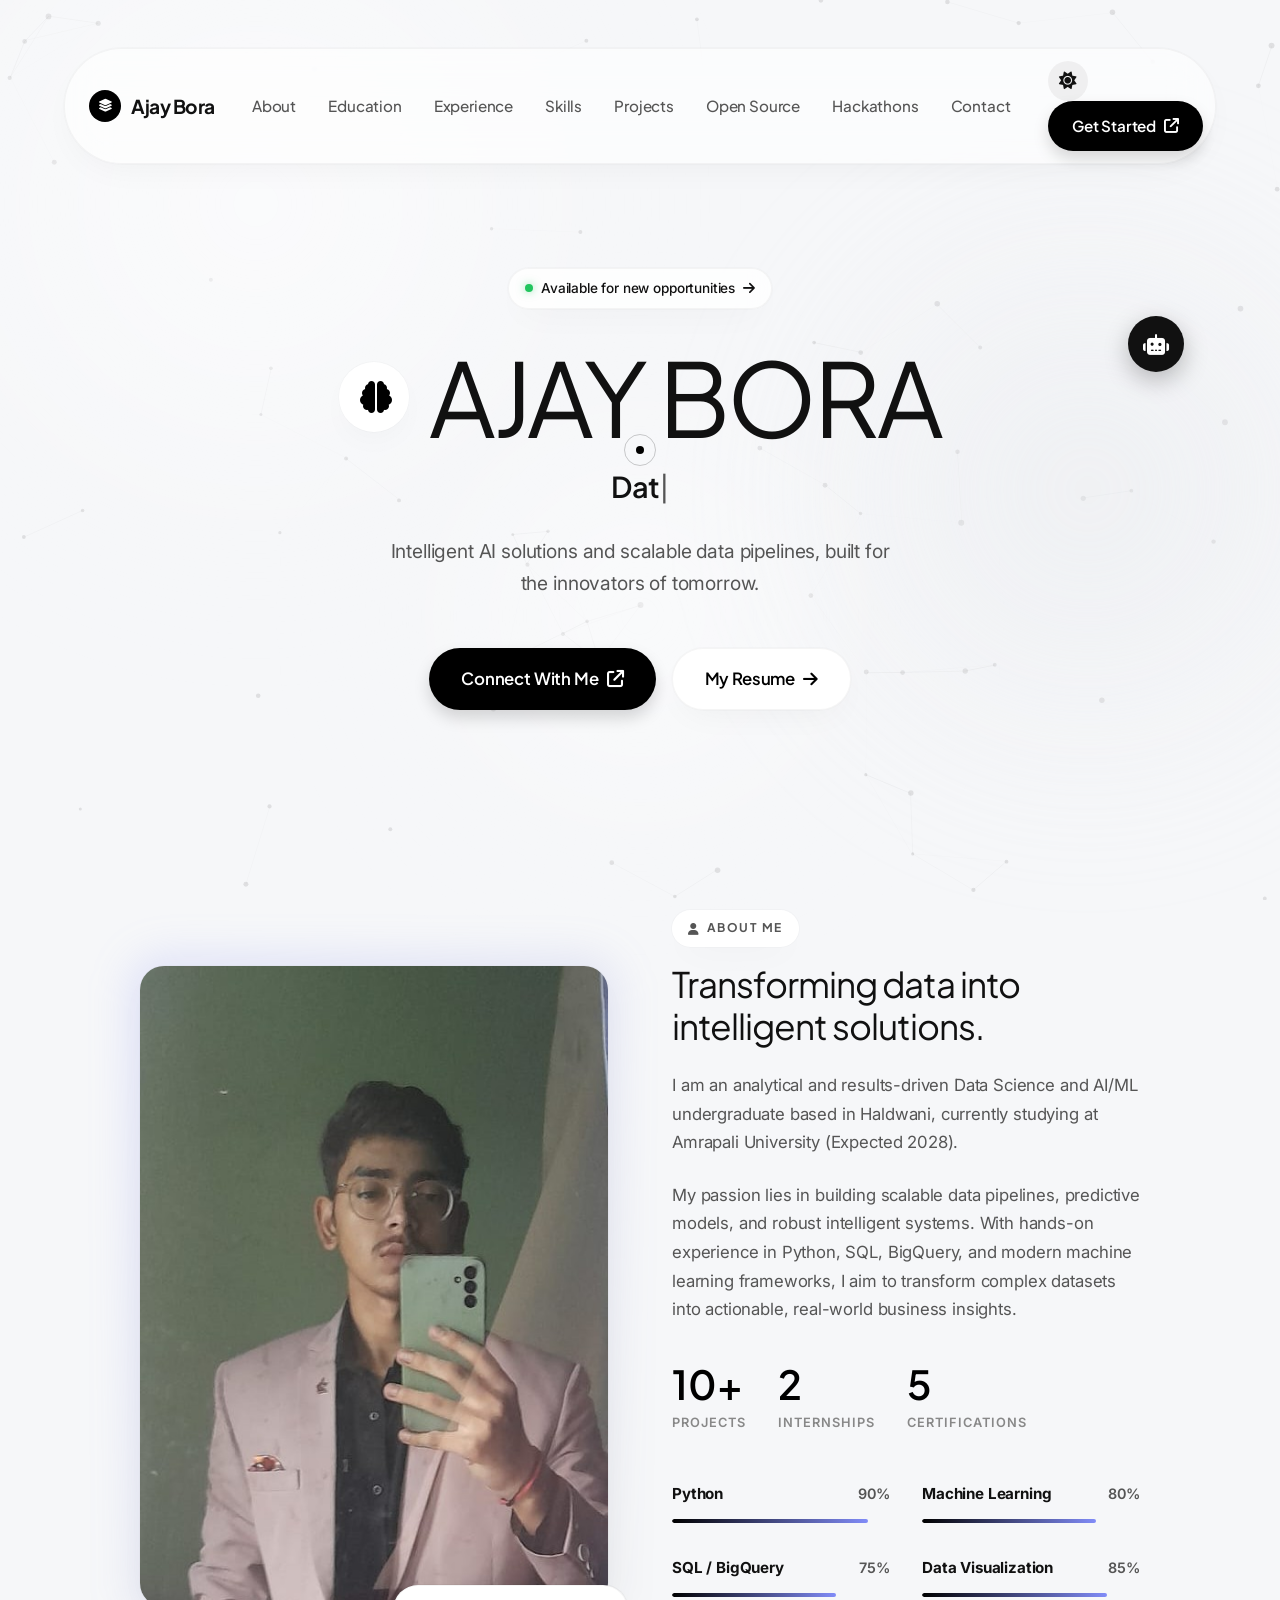
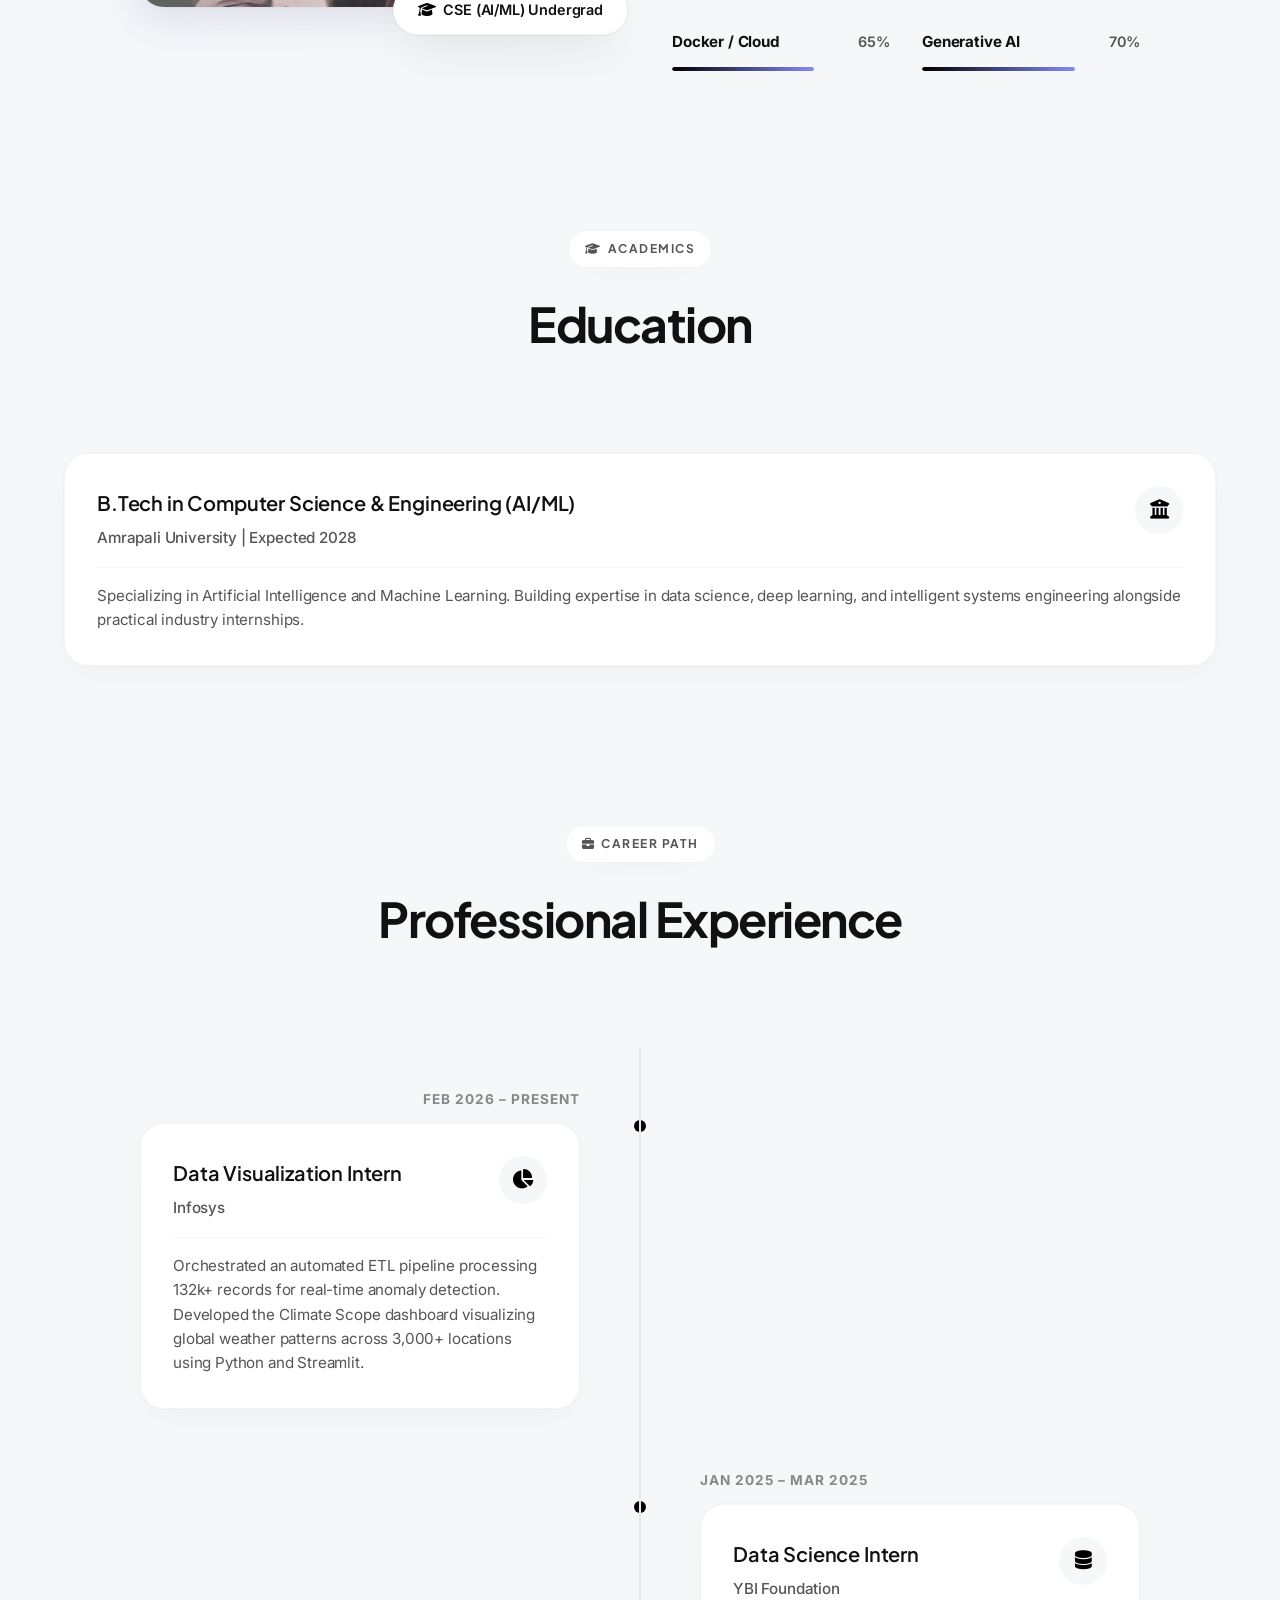
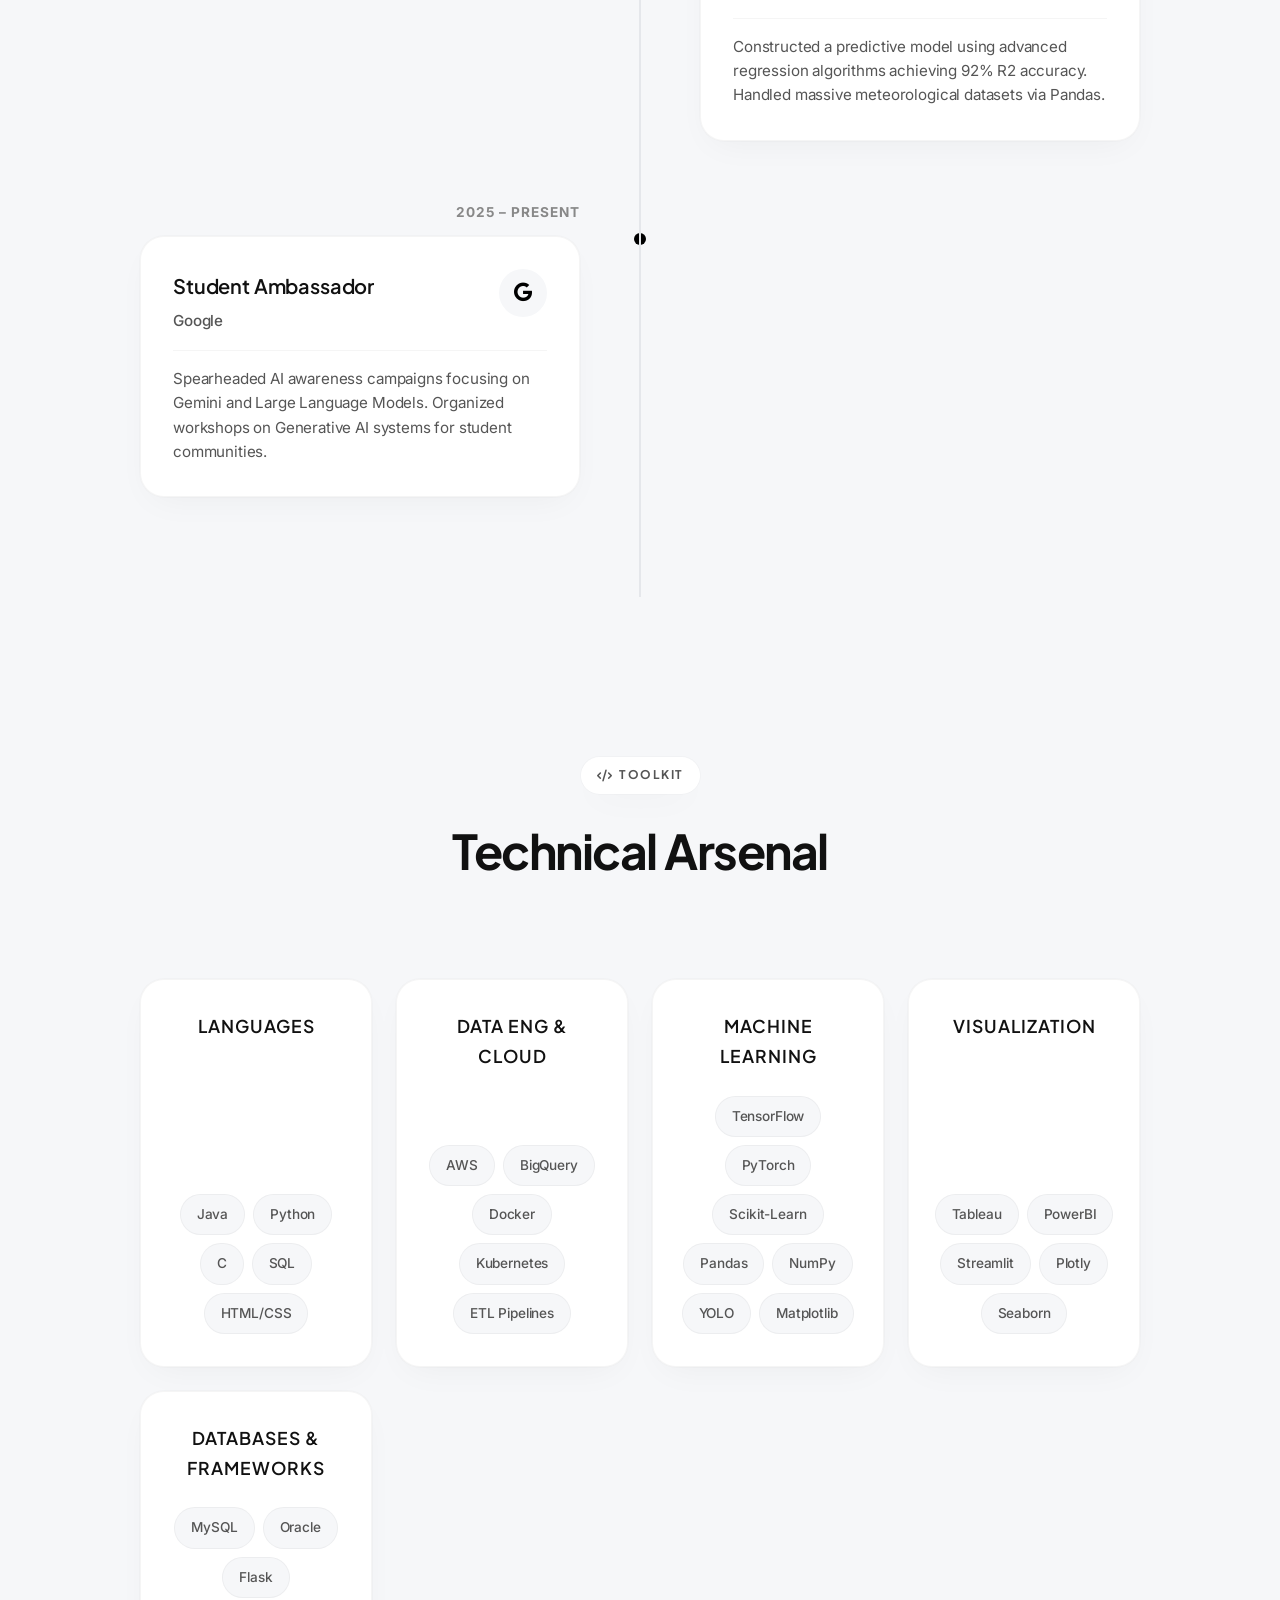
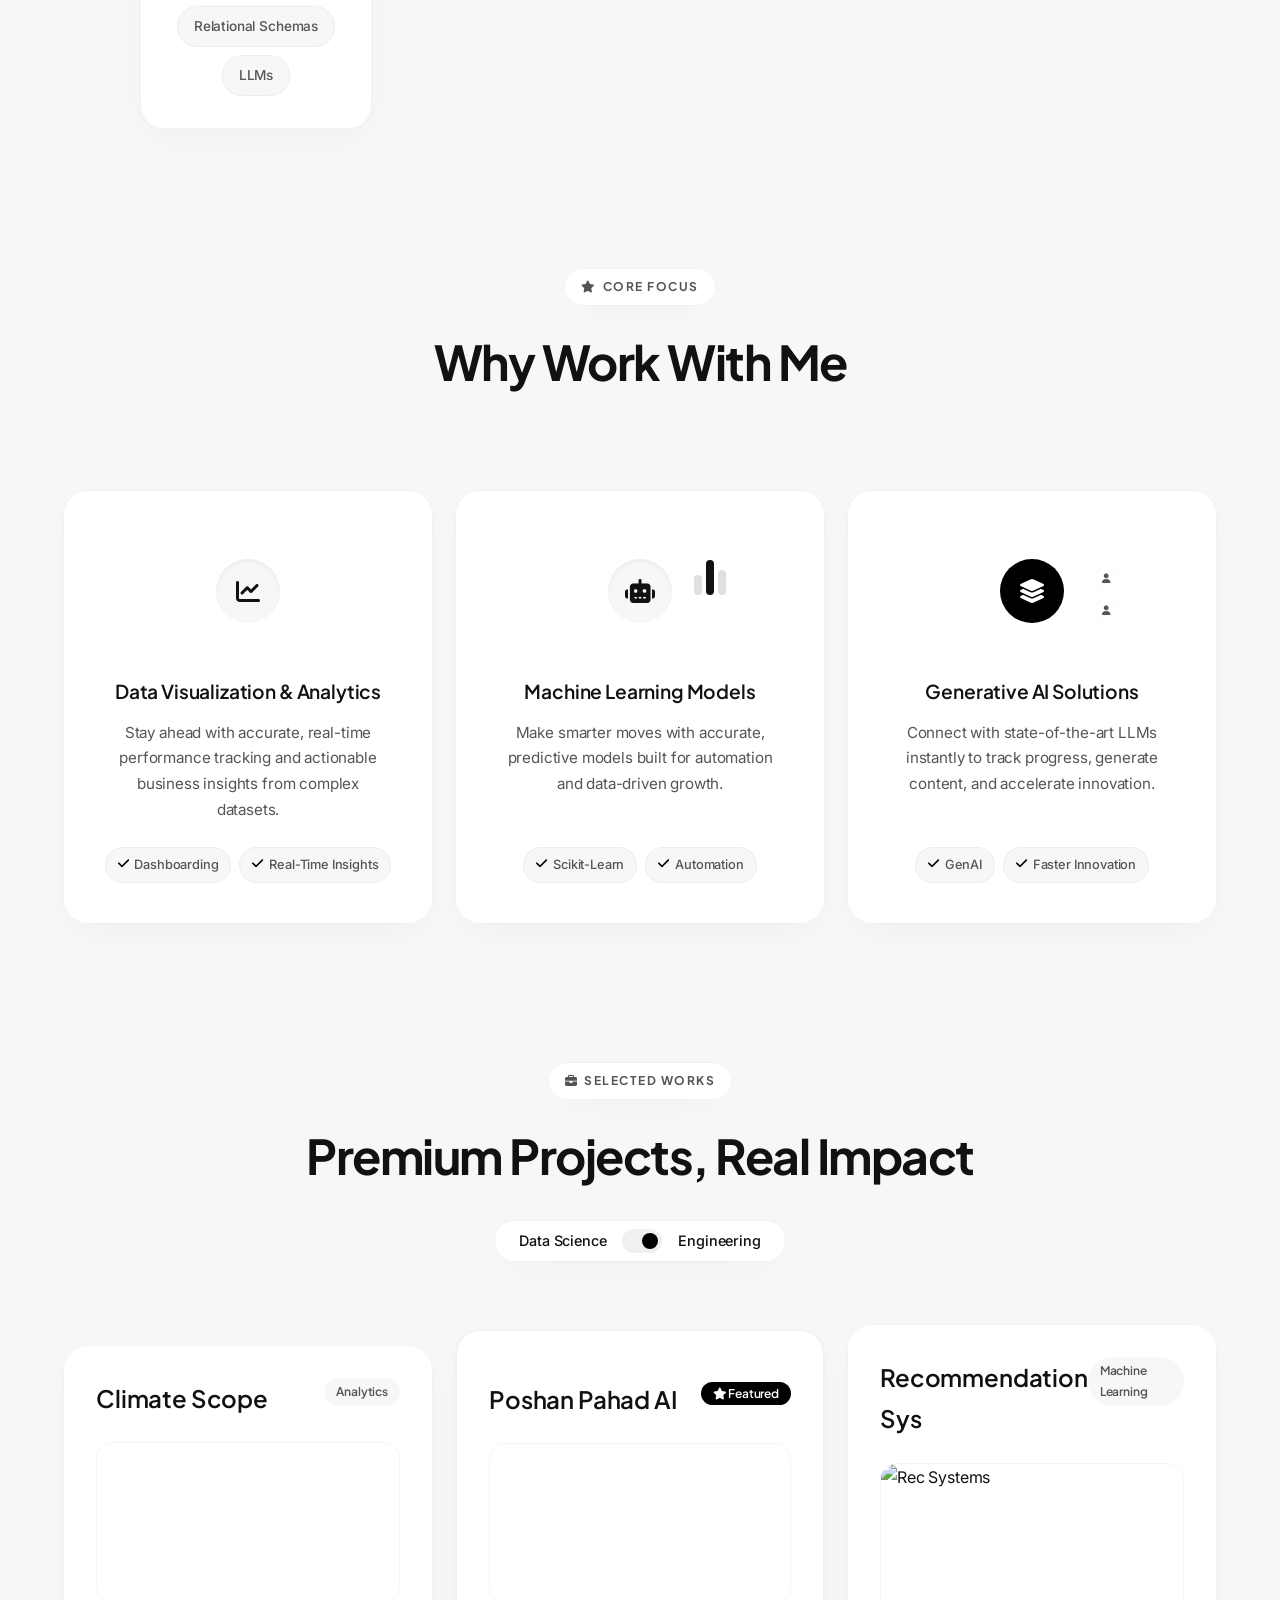
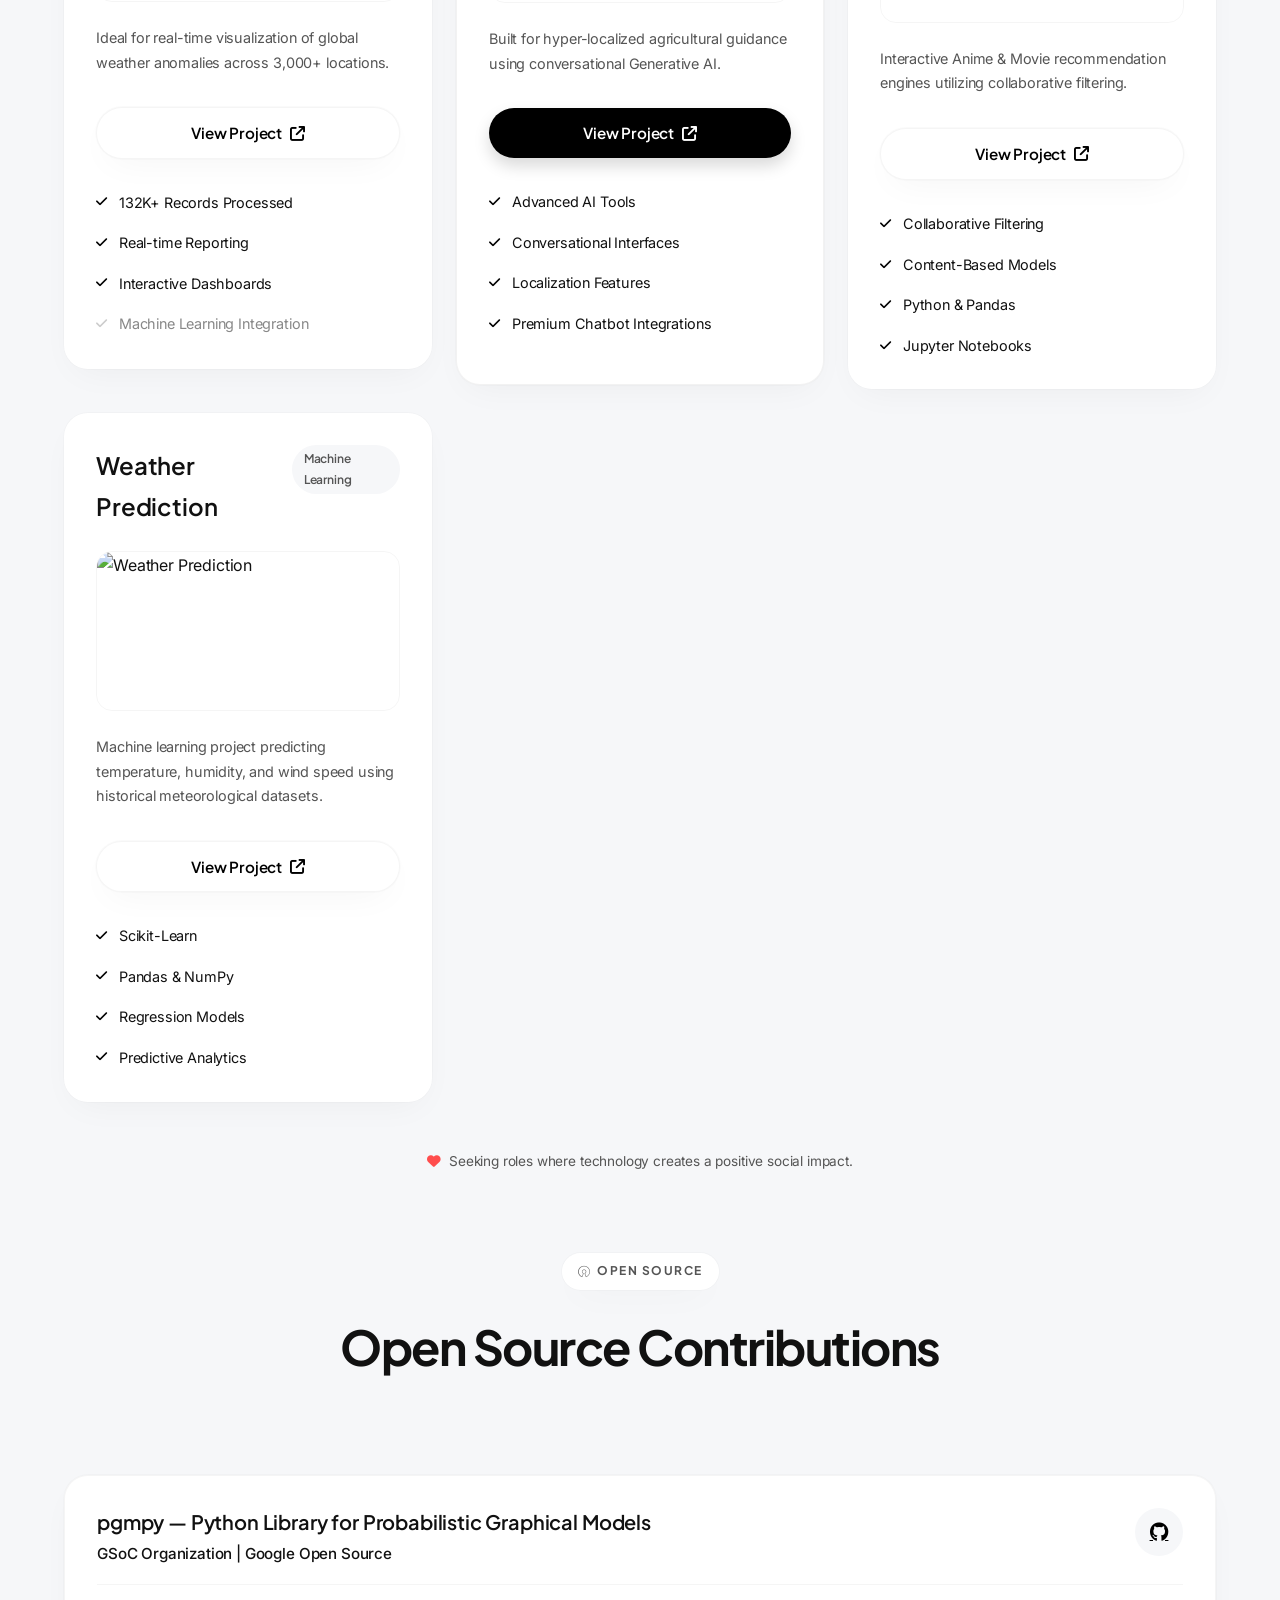
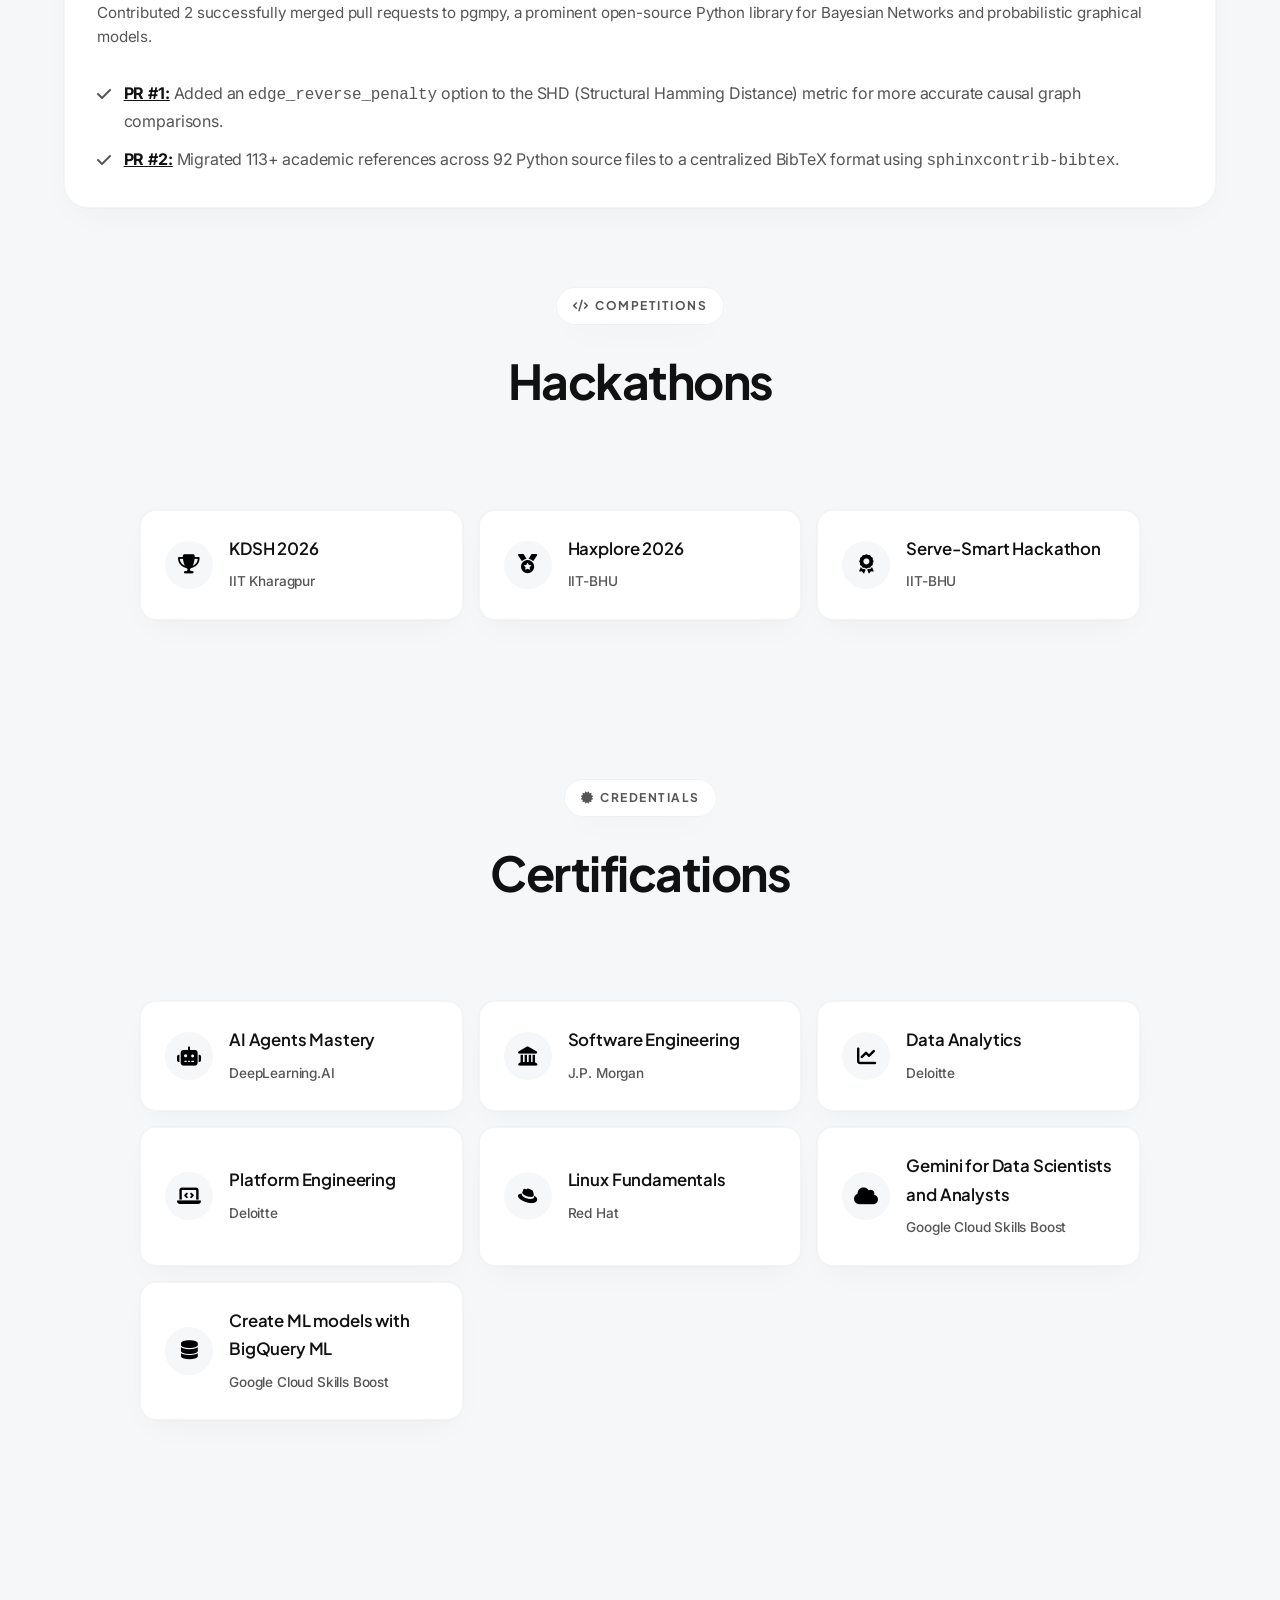
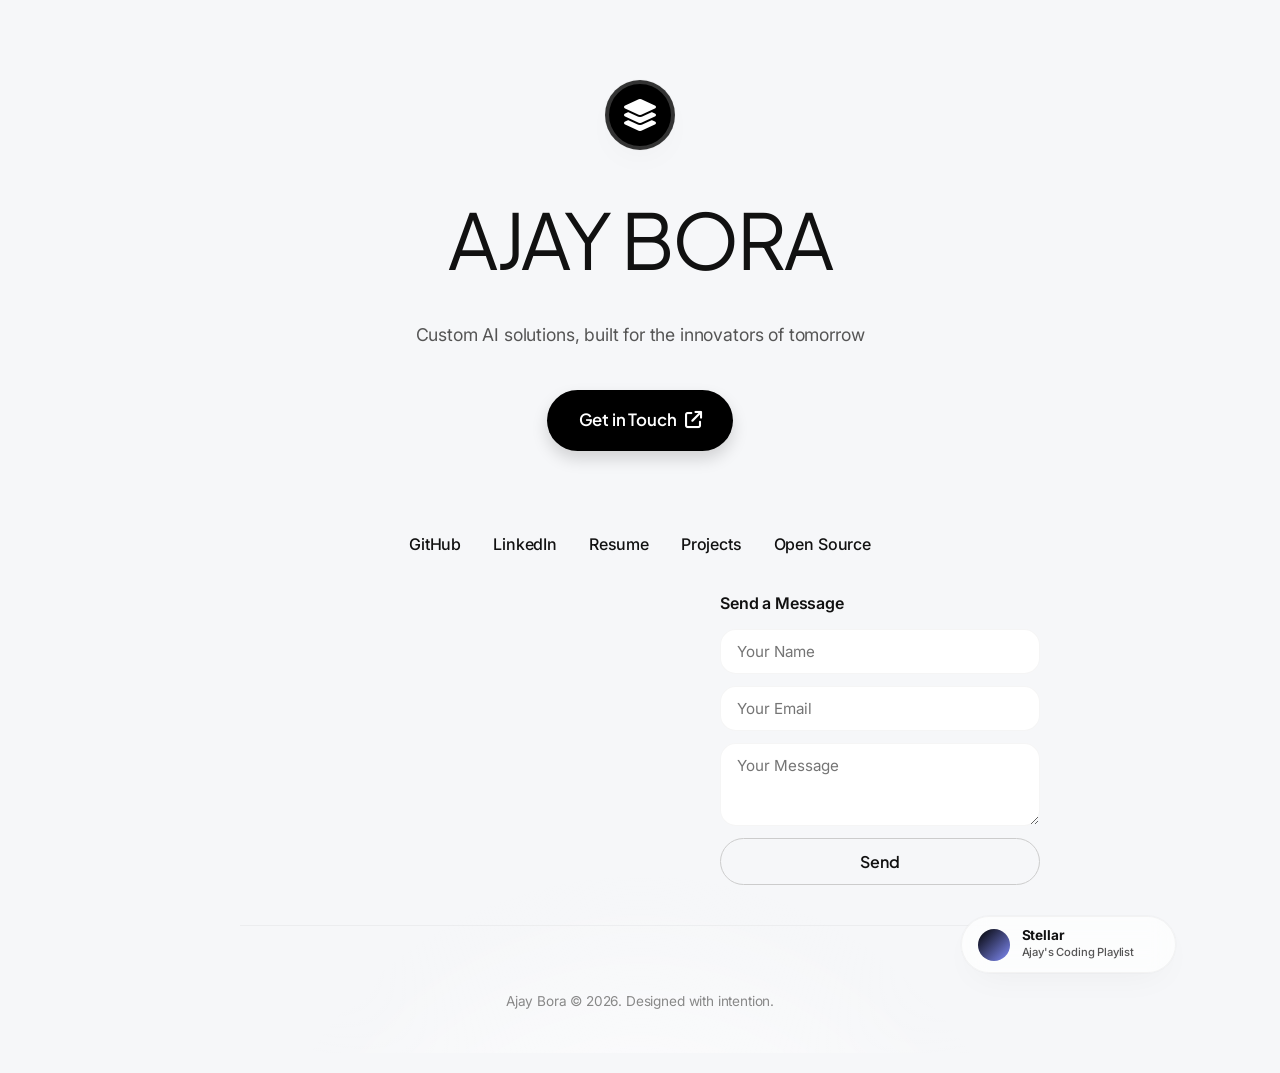
==== commit dd2ab3d6: "Add Google Analytics tracking" ====
--- a/index.html
+++ b/index.html
@@ -4,6 +4,15 @@
 <head>
     <meta charset="UTF-8">
     <meta name="viewport" content="width=device-width, initial-scale=1.0">
+    <!-- Google tag (gtag.js) -->
+    <script async src="https://www.googletagmanager.com/gtag/js?id=G-77TE7SHNT6"></script>
+    <script>
+      window.dataLayer = window.dataLayer || [];
+      function gtag(){dataLayer.push(arguments);}
+      gtag('js', new Date());
+
+      gtag('config', 'G-77TE7SHNT6');
+    </script>
     <title>Ajay Bora | Data Scientist & AI/ML Engineer | Official Portfolio</title>
     <meta name="description" content="Explore the official portfolio of Ajay Bora, a Data Scientist and AI/ML Engineer specializing in predictive modeling, Generative AI (LLMs), and scalable data pipelines.">
     
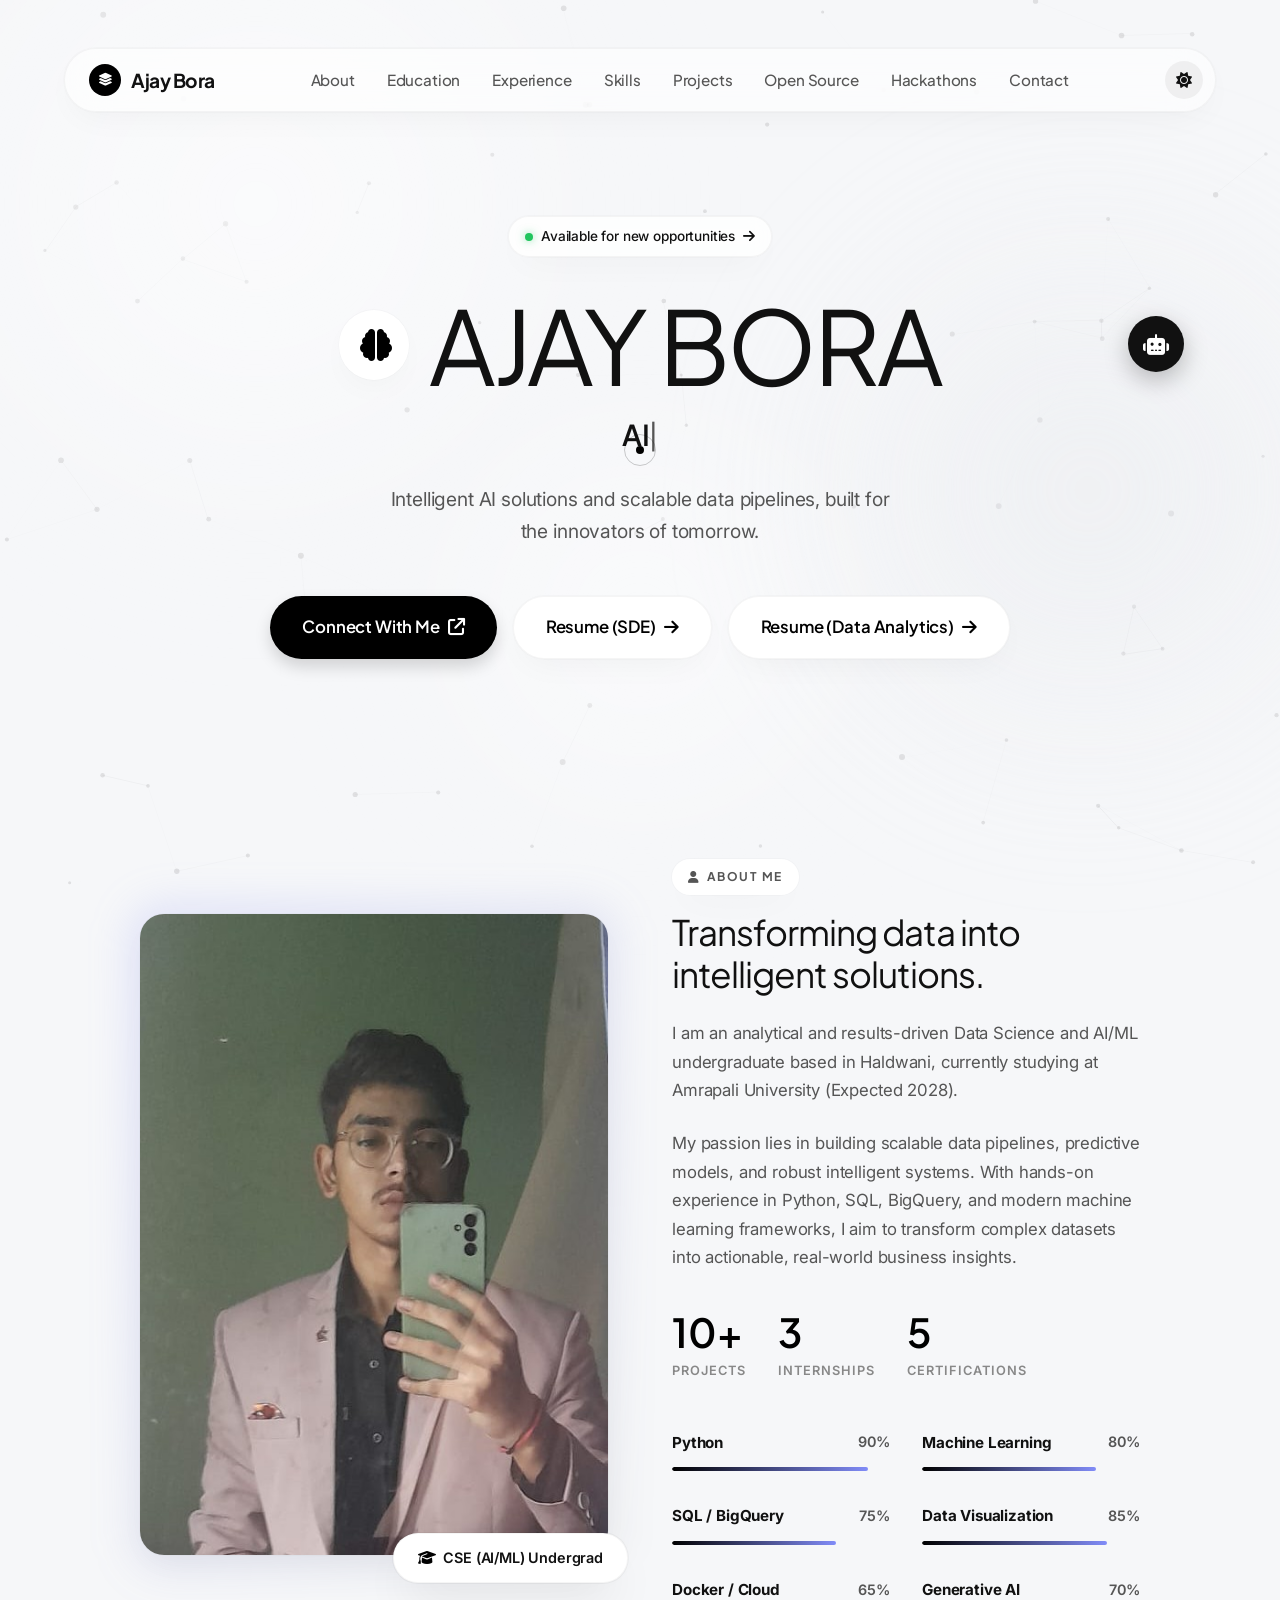
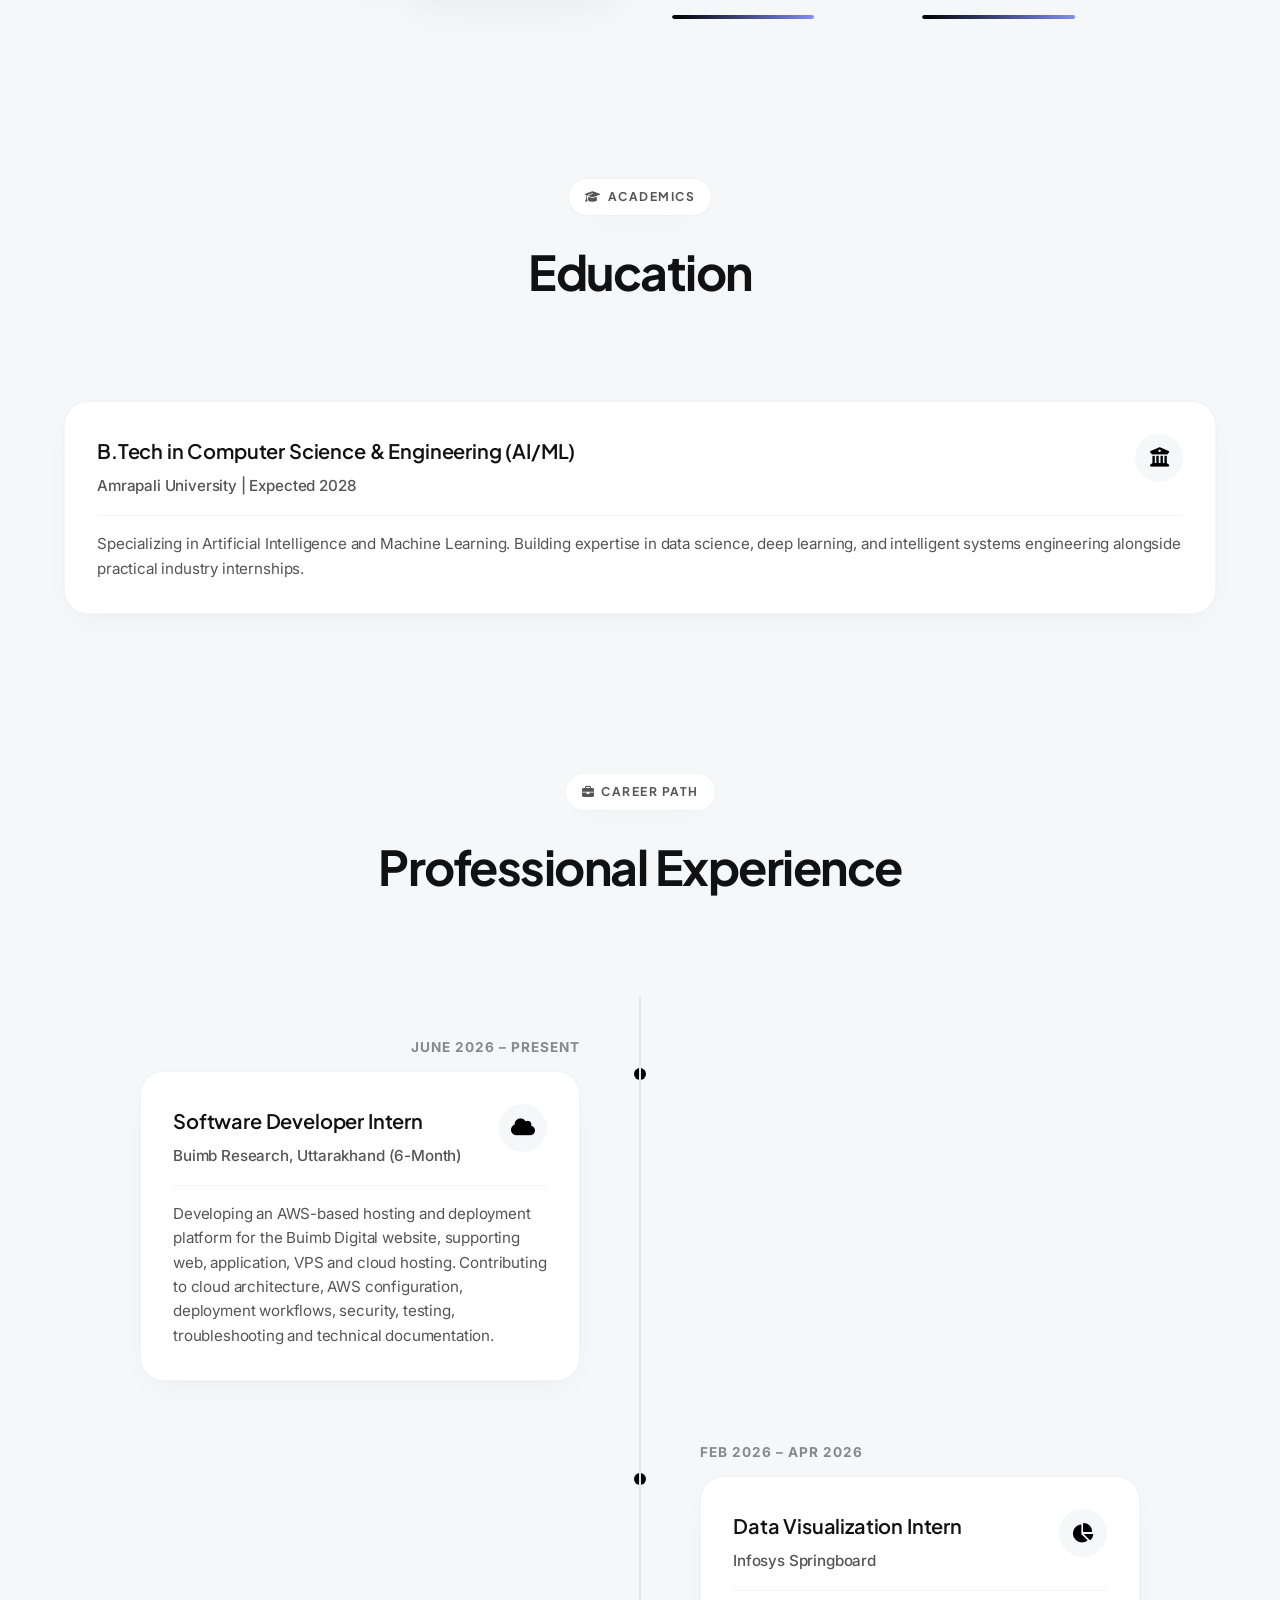
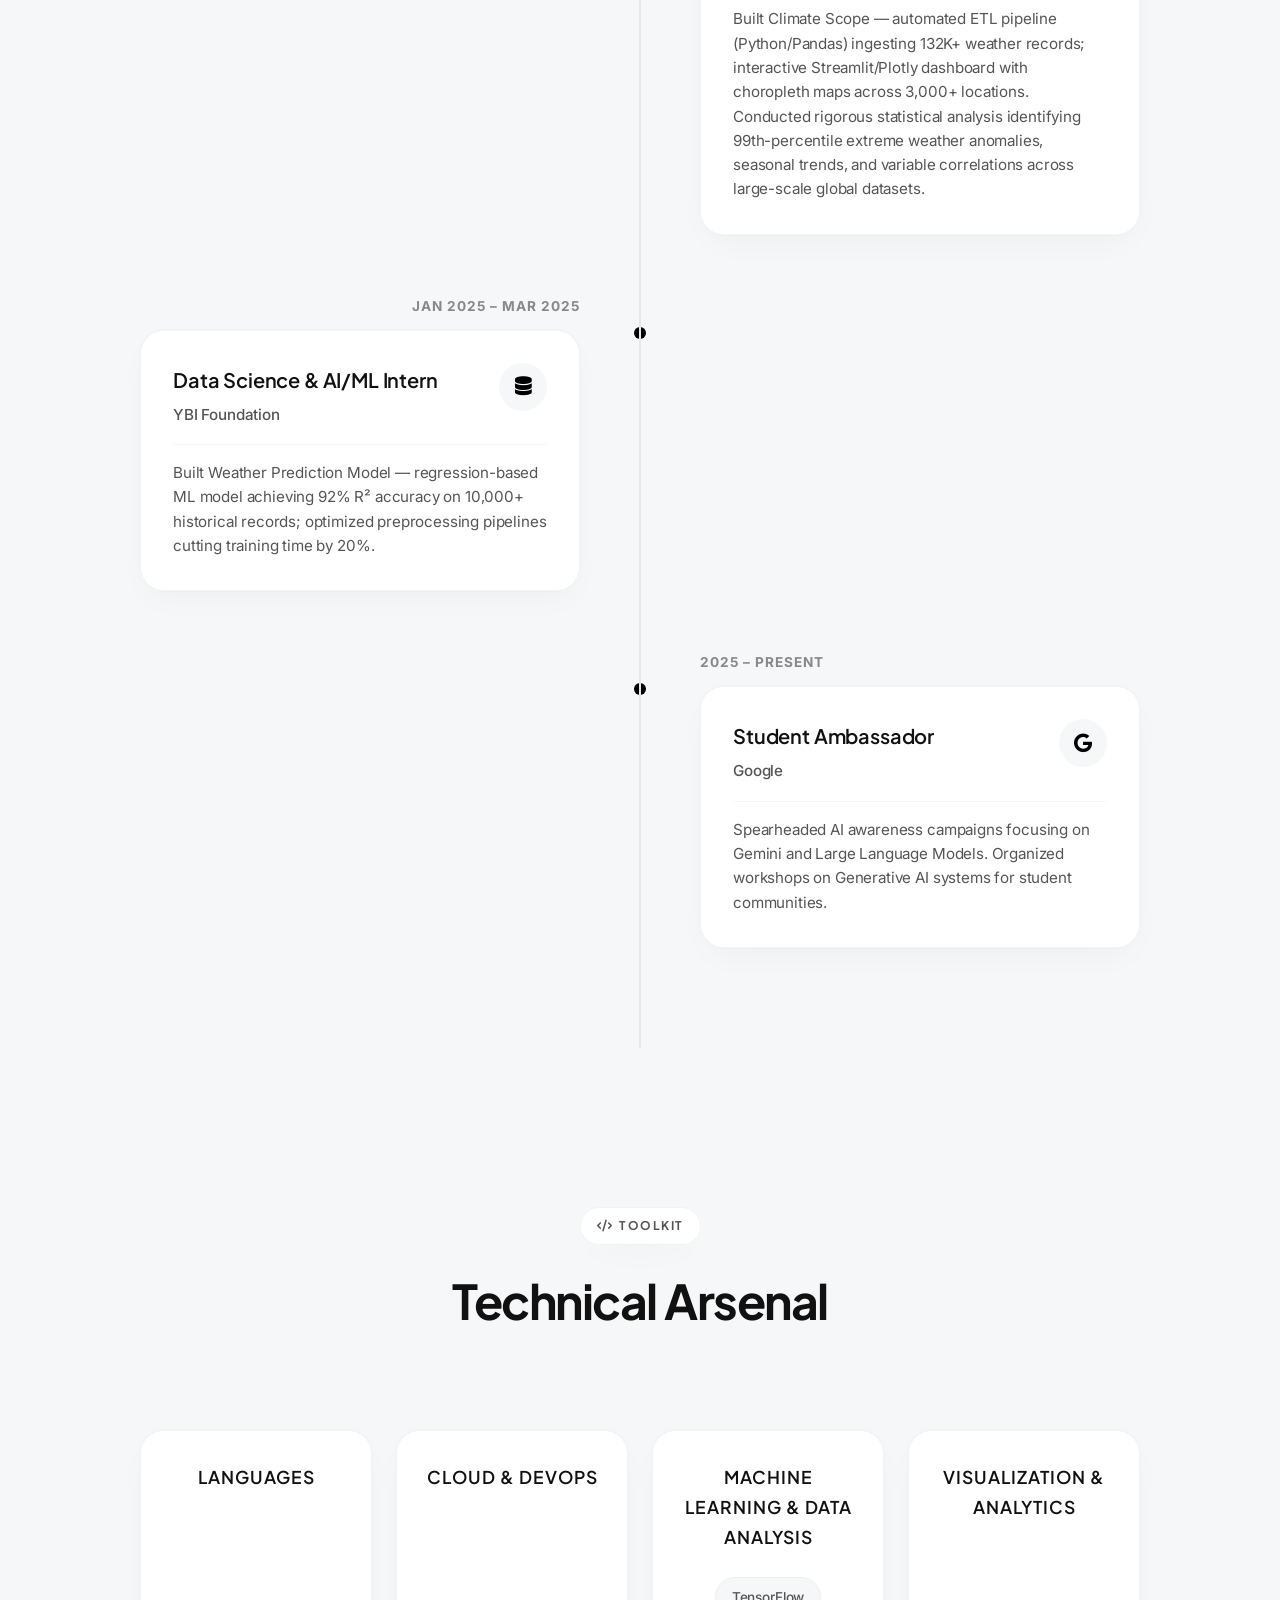
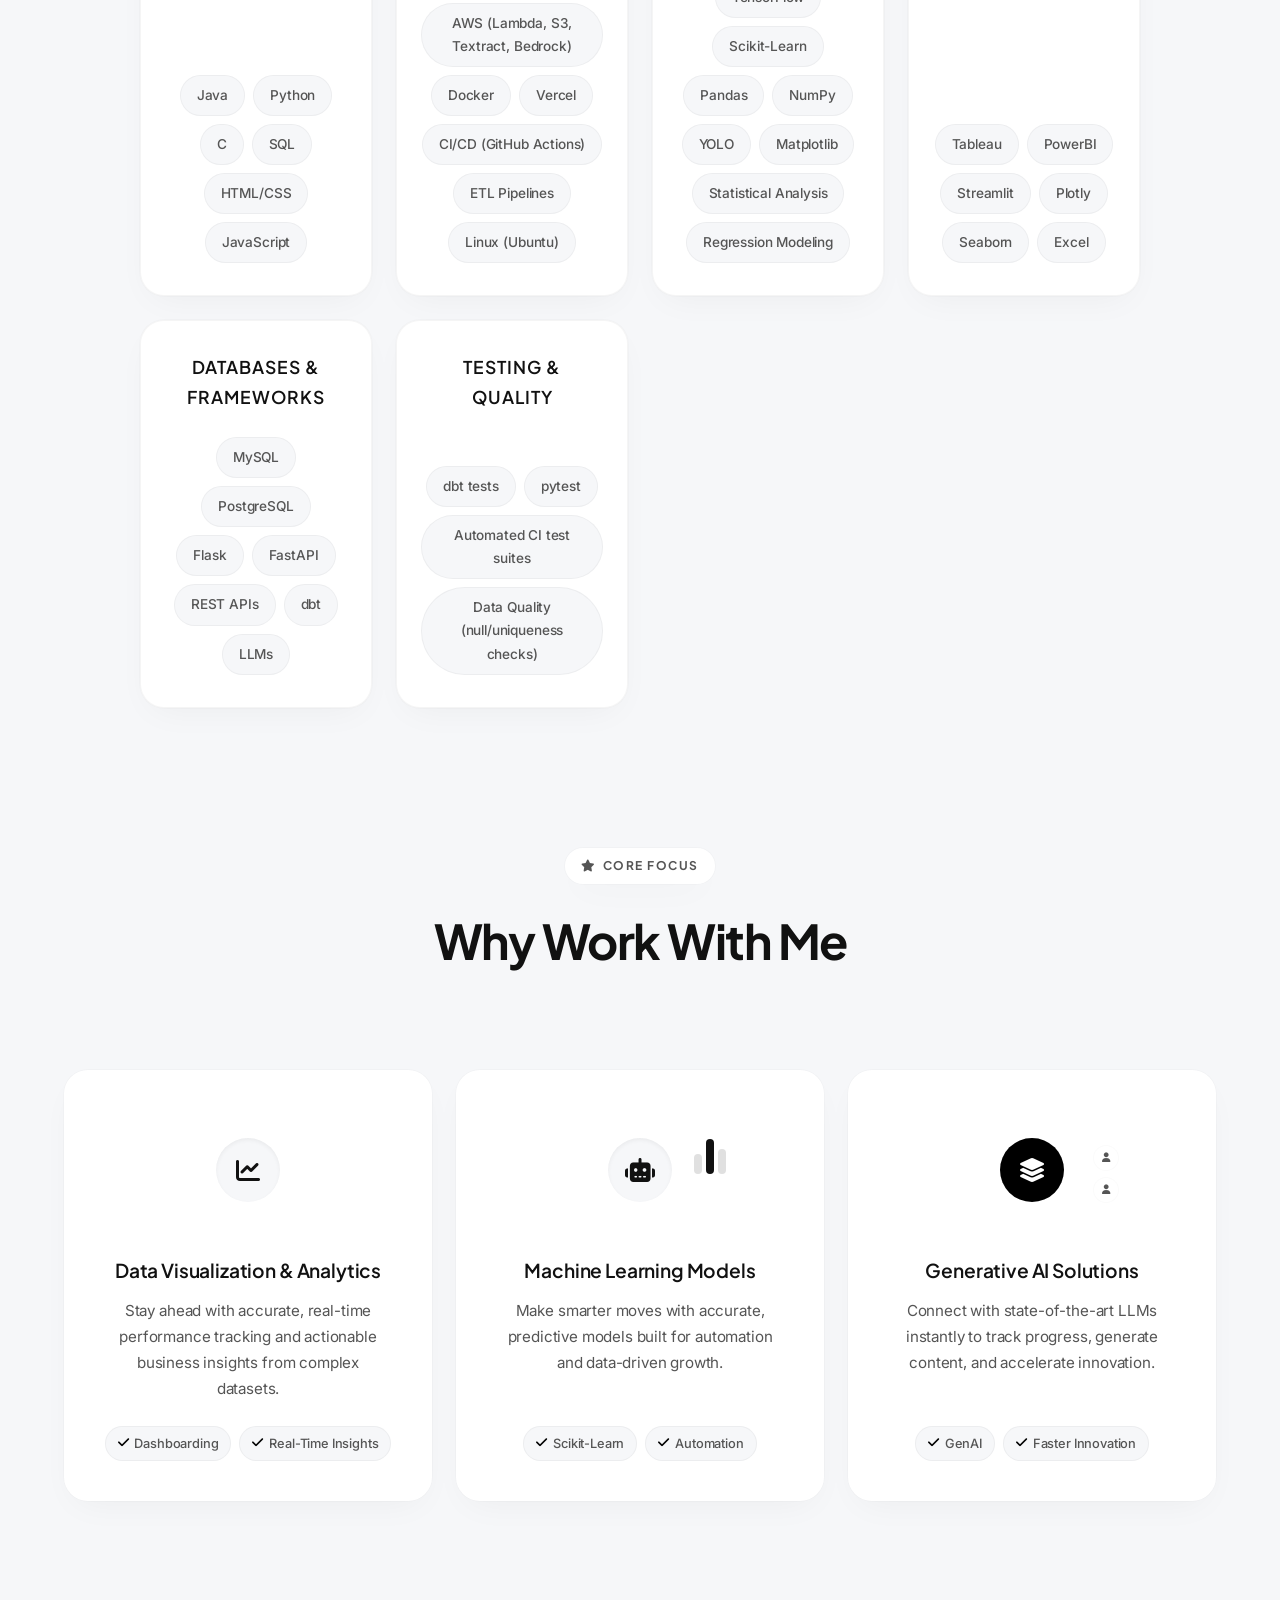
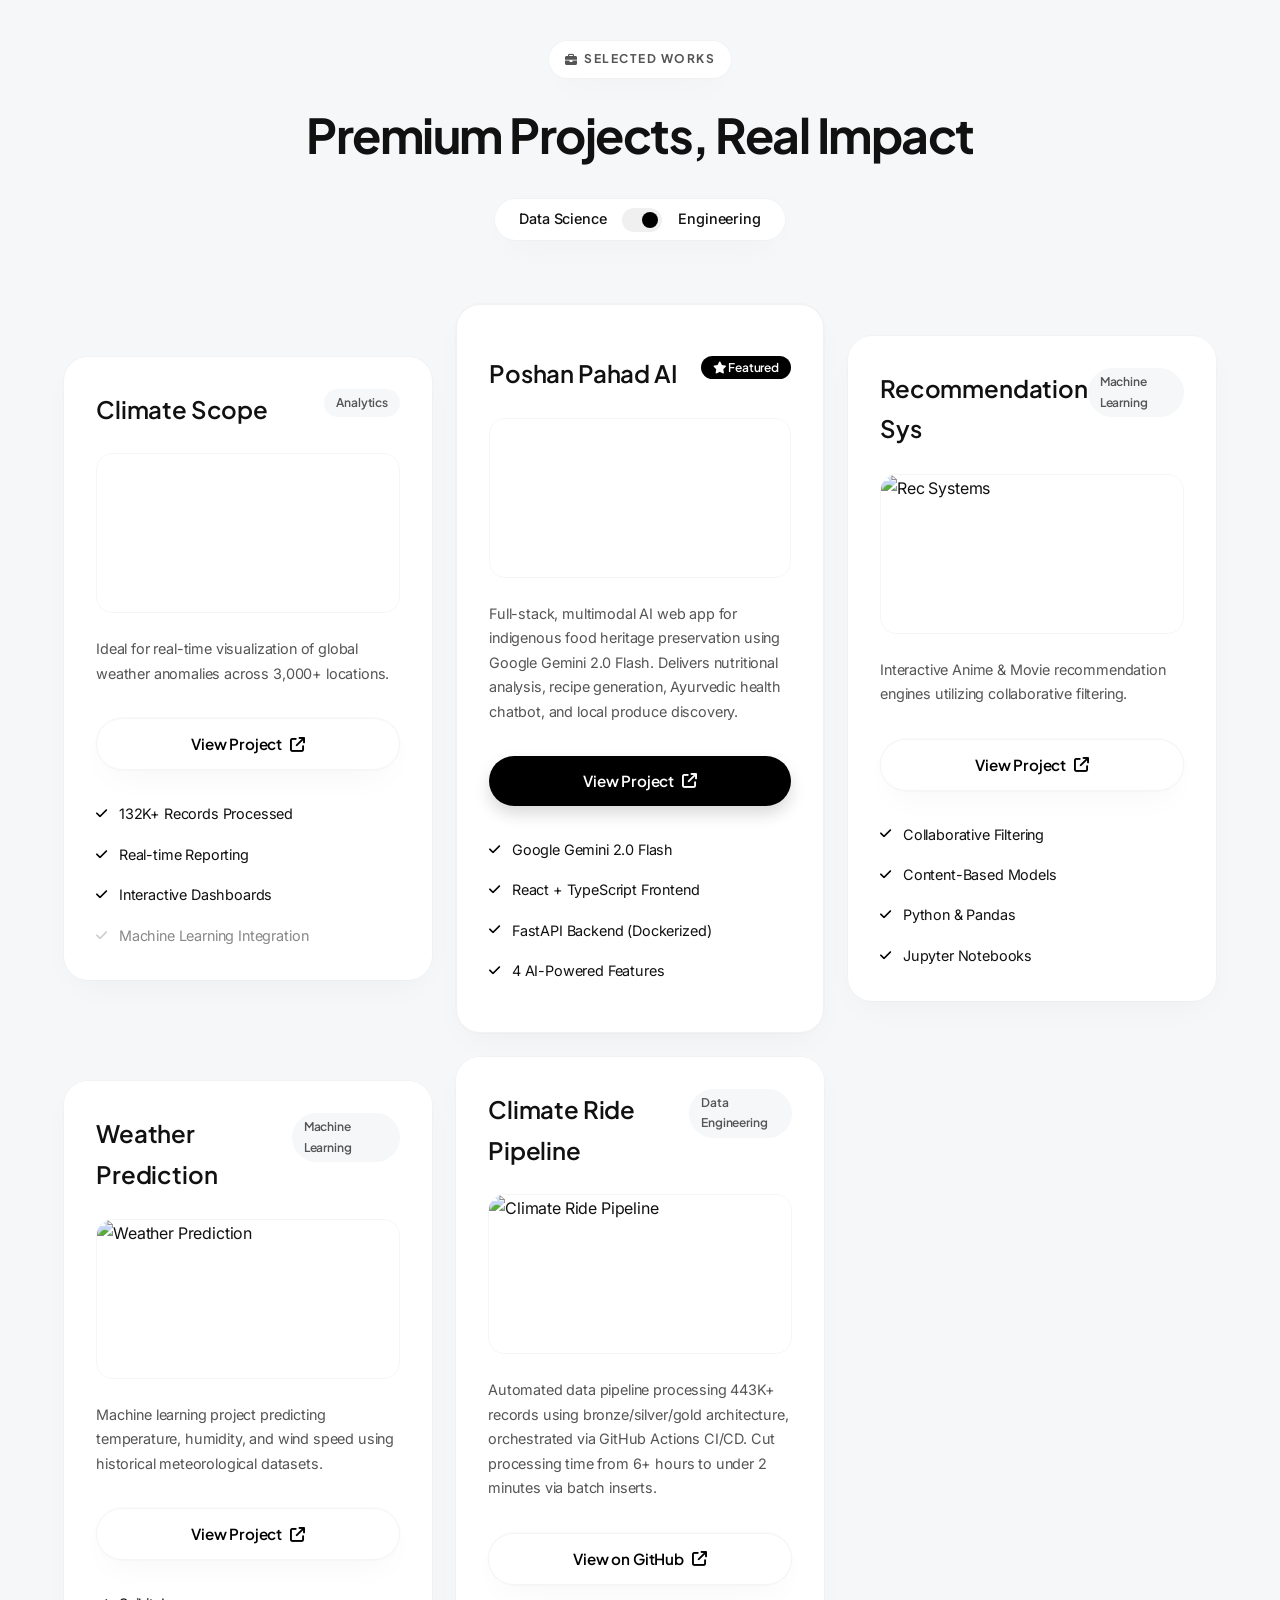
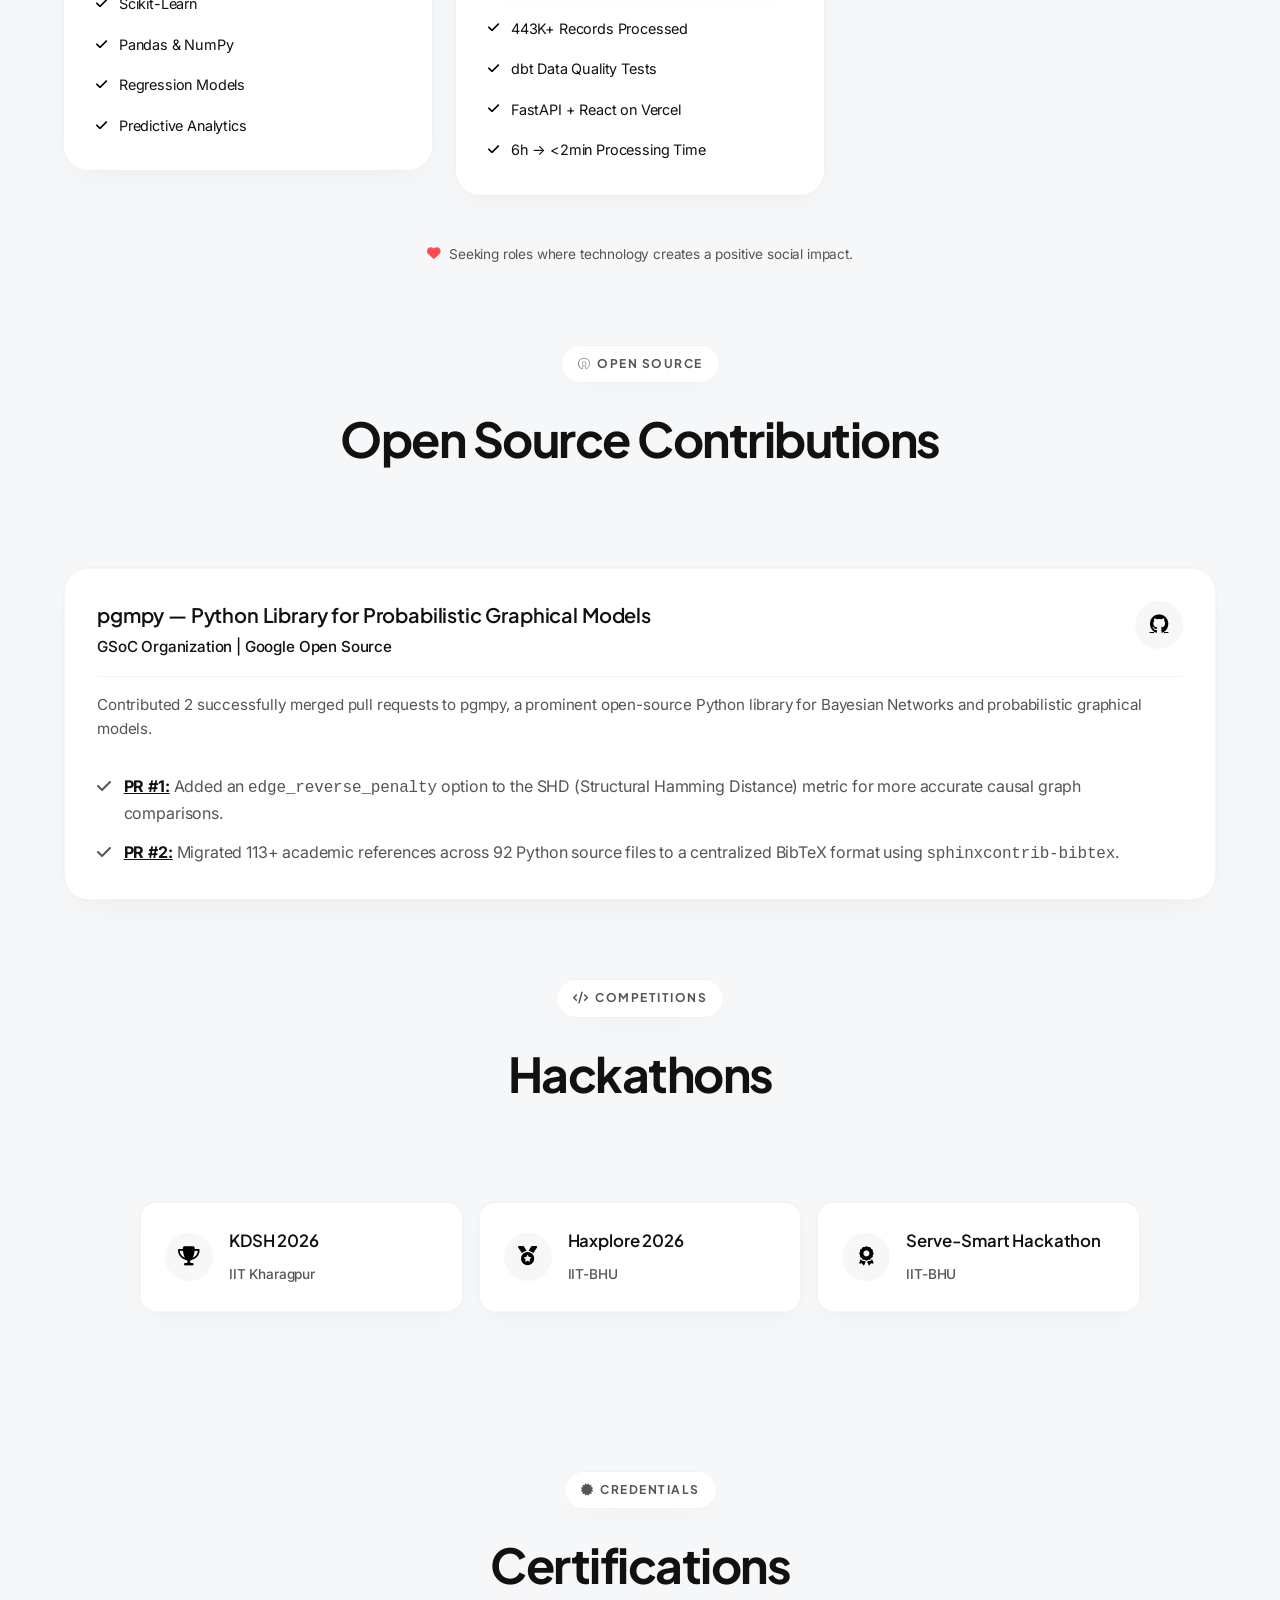
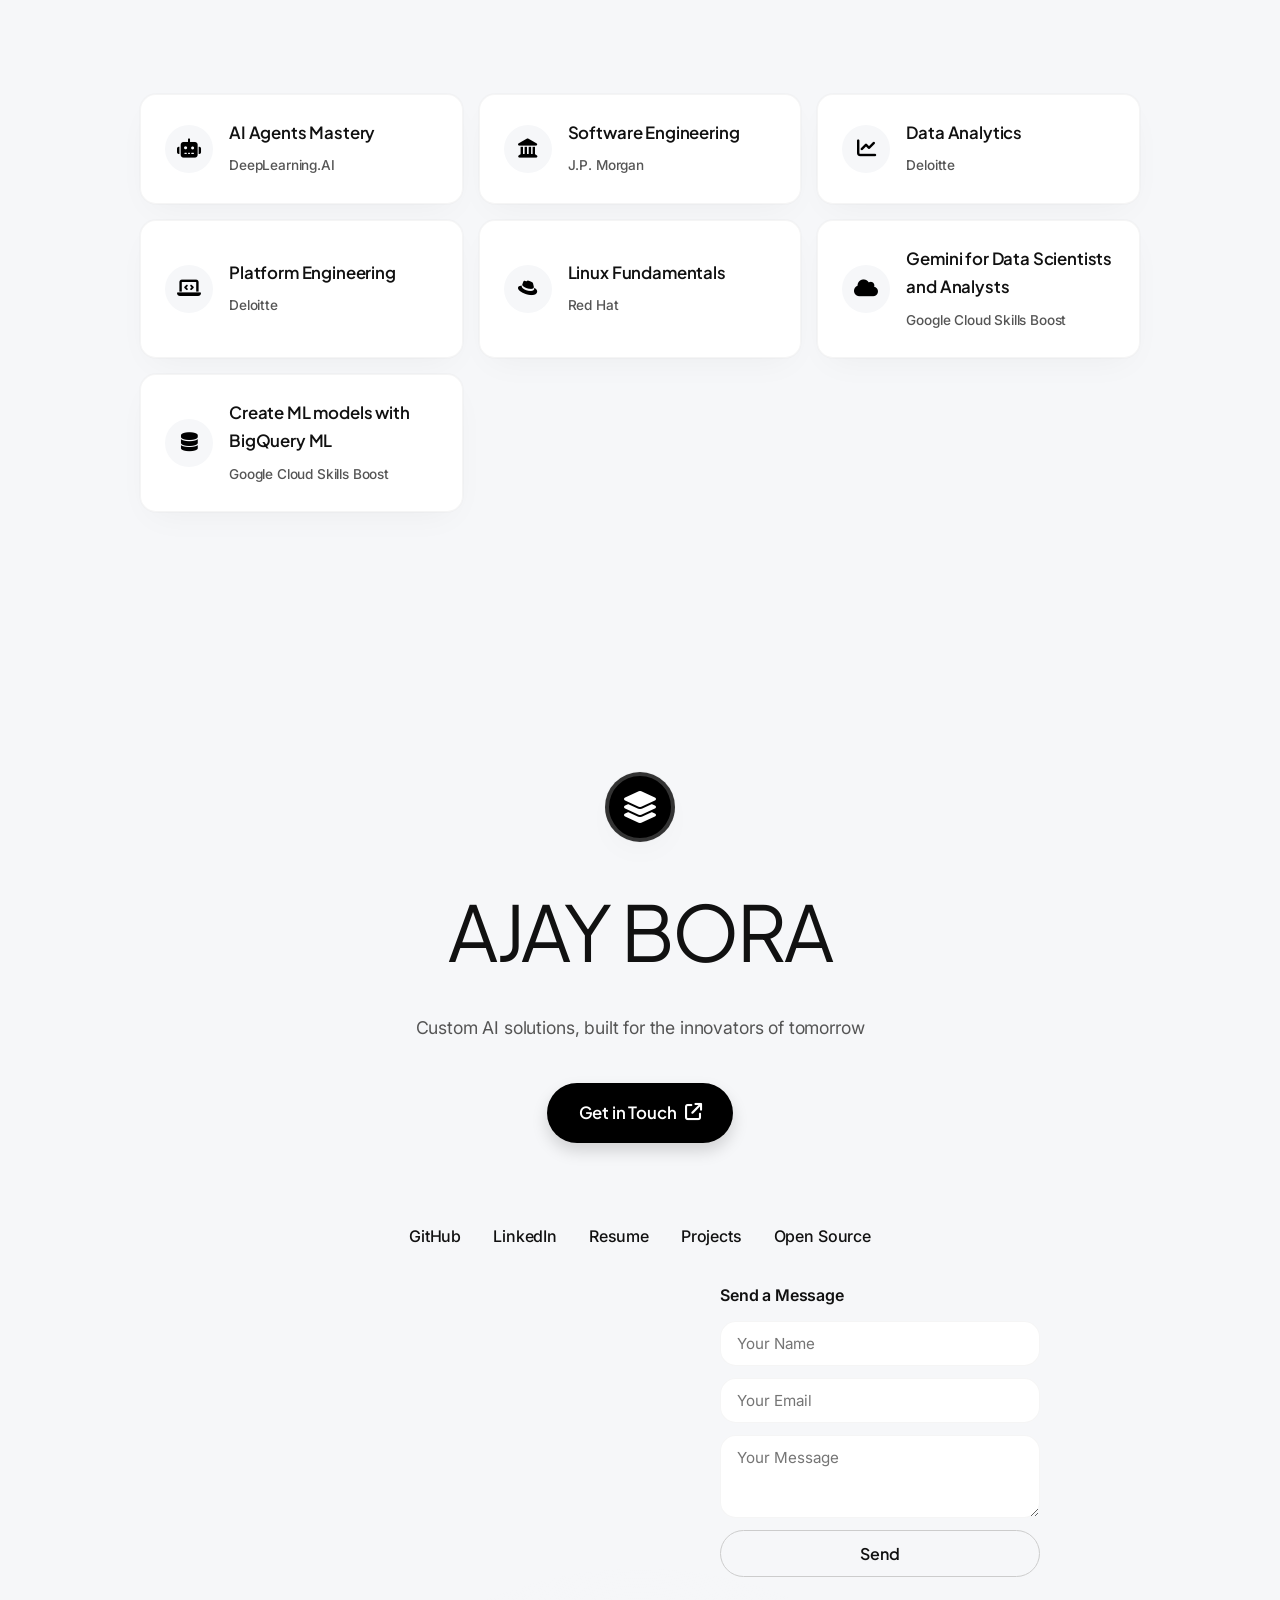
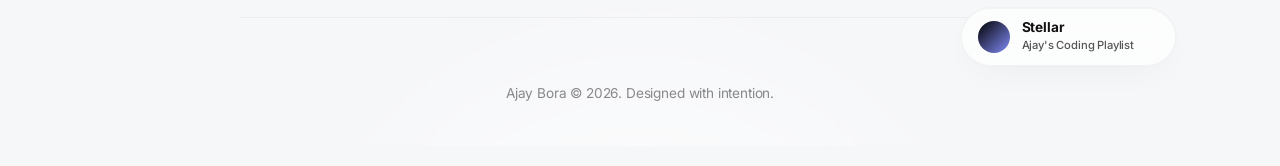
==== commit 7d124e2c: "Update portfolio: new experience, projects, skills & resume from latest resumes" ====
--- a/index.html
+++ b/index.html
@@ -74,7 +74,6 @@
                     <button id="theme-toggle" class="theme-btn" aria-label="Toggle Theme">
                         <i class="fas fa-sun"></i>
                     </button>
-                    <a href="#contact" class="btn btn-primary btn-pill desktop-only">Get Started <i class="fas fa-arrow-up-right-from-square"></i></a>
                     <button class="hamburger-btn" aria-label="Toggle Navigation">
                         <i class="fas fa-bars"></i>
                     </button>
@@ -121,7 +120,8 @@
                 
                 <div class="hero-buttons">
                     <a href="#contact" class="btn btn-primary btn-pill btn-lg">Connect With Me <i class="fas fa-arrow-up-right-from-square"></i></a>
-                    <a href="assets/Ajay_Bora_Resume.pdf" target="_blank" rel="noopener noreferrer" class="btn btn-white btn-pill btn-lg">My Resume <i class="fas fa-arrow-right"></i></a>
+                    <a href="assets/Ajay Bora Resume SDE.pdf" target="_blank" rel="noopener noreferrer" class="btn btn-white btn-pill btn-lg">Resume (SDE) <i class="fas fa-arrow-right"></i></a>
+                    <a href="assets/Ajay Bora Resume Data Analytics.pdf" target="_blank" rel="noopener noreferrer" class="btn btn-white btn-pill btn-lg">Resume (Data Analytics) <i class="fas fa-arrow-right"></i></a>
                 </div>
             </div>
         </section>
@@ -151,7 +151,7 @@
                             <span class="stat-label">Projects</span>
                         </div>
                         <div class="stat-item reveal" style="animation-delay: 0.4s;">
-                            <span class="stat-number" data-target="2">0</span>
+                            <span class="stat-number" data-target="3">0</span>
                             <span class="stat-label">Internships</span>
                         </div>
                         <div class="stat-item reveal" style="animation-delay: 0.5s;">
@@ -253,44 +253,62 @@
             <div class="timeline-container">
                 <div class="timeline-line"></div>
 
-                <!-- Item 1 -->
+                <!-- Item 1: Buimb Research (NEW) -->
                 <div class="timeline-item timeline-left reveal" style="animation-delay: 0.1s;">
                     <div class="timeline-dot"></div>
-                    <div class="timeline-date">Feb 2026 – Present</div>
+                    <div class="timeline-date">June 2026 – Present</div>
+                    <div class="exp-card">
+                        <div class="exp-header">
+                            <div class="exp-title">
+                                <h4>Software Developer Intern</h4>
+                                <span class="exp-company">Buimb Research, Uttarakhand (6-Month)</span>
+                            </div>
+                            <div class="cert-icon-wrapper"><i class="fas fa-cloud"></i></div>
+                        </div>
+                        <p class="exp-desc">
+                            Developing an AWS-based hosting and deployment platform for the Buimb Digital website, supporting web, application, VPS and cloud hosting. Contributing to cloud architecture, AWS configuration, deployment workflows, security, testing, troubleshooting and technical documentation.
+                        </p>
+                    </div>
+                </div>
+
+                <!-- Item 2: Infosys -->
+                <div class="timeline-item timeline-right reveal" style="animation-delay: 0.2s;">
+                    <div class="timeline-dot"></div>
+                    <div class="timeline-date">Feb 2026 – Apr 2026</div>
                     <div class="exp-card">
                         <div class="exp-header">
                             <div class="exp-title">
                                 <h4>Data Visualization Intern</h4>
-                                <span class="exp-company">Infosys</span>
+                                <span class="exp-company">Infosys Springboard</span>
                             </div>
                             <div class="cert-icon-wrapper"><i class="fas fa-chart-pie"></i></div>
                         </div>
                         <p class="exp-desc">
-                            Orchestrated an automated ETL pipeline processing 132k+ records for real-time anomaly detection. Developed the Climate Scope dashboard visualizing global weather patterns across 3,000+ locations using Python and Streamlit.
+                            Built Climate Scope — automated ETL pipeline (Python/Pandas) ingesting 132K+ weather records; interactive Streamlit/Plotly dashboard with choropleth maps across 3,000+ locations. Conducted rigorous statistical analysis identifying 99th-percentile extreme weather anomalies, seasonal trends, and variable correlations across large-scale global datasets.
                         </p>
                     </div>
                 </div>
                 
-                <!-- Item 2 -->
-                <div class="timeline-item timeline-right reveal" style="animation-delay: 0.2s;">
+                <!-- Item 3: YBI Foundation -->
+                <div class="timeline-item timeline-left reveal" style="animation-delay: 0.3s;">
                     <div class="timeline-dot"></div>
                     <div class="timeline-date">Jan 2025 – Mar 2025</div>
                     <div class="exp-card">
                         <div class="exp-header">
                             <div class="exp-title">
-                                <h4>Data Science Intern</h4>
+                                <h4>Data Science &amp; AI/ML Intern</h4>
                                 <span class="exp-company">YBI Foundation</span>
                             </div>
                             <div class="cert-icon-wrapper"><i class="fas fa-database"></i></div>
                         </div>
                         <p class="exp-desc">
-                            Constructed a predictive model using advanced regression algorithms achieving 92% R2 accuracy. Handled massive meteorological datasets via Pandas.
+                            Built Weather Prediction Model — regression-based ML model achieving 92% R² accuracy on 10,000+ historical records; optimized preprocessing pipelines cutting training time by 20%.
                         </p>
                     </div>
                 </div>
 
-                <!-- Item 3 -->
-                <div class="timeline-item timeline-left reveal" style="animation-delay: 0.3s;">
+                <!-- Item 4: Google Student Ambassador -->
+                <div class="timeline-item timeline-right reveal" style="animation-delay: 0.4s;">
                     <div class="timeline-dot"></div>
                     <div class="timeline-date">2025 – Present</div>
                     <div class="exp-card">
@@ -315,7 +333,6 @@
                 <div class="section-badge"><i class="fas fa-code"></i> TOOLKIT</div>
                 <h2 class="section-title">Technical Arsenal</h2>
             </div>
-            
             <div class="skills-grid">
                 <!-- Category 1 -->
                 <div class="skill-card reveal" style="animation-delay: 0.1s;">
@@ -326,56 +343,73 @@
                         <span>C</span>
                         <span>SQL</span>
                         <span>HTML/CSS</span>
+                        <span>JavaScript</span>
                     </div>
                 </div>
 
                 <!-- Category 2 -->
                 <div class="skill-card reveal" style="animation-delay: 0.2s;">
-                    <h4>Data Eng & Cloud</h4>
+                    <h4>Cloud &amp; DevOps</h4>
                     <div class="card-tags">
-                        <span>AWS</span>
-                        <span>BigQuery</span>
+                        <span>AWS (Lambda, S3, Textract, Bedrock)</span>
                         <span>Docker</span>
-                        <span>Kubernetes</span>
+                        <span>Vercel</span>
+                        <span>CI/CD (GitHub Actions)</span>
                         <span>ETL Pipelines</span>
+                        <span>Linux (Ubuntu)</span>
                     </div>
                 </div>
 
                 <!-- Category 3 -->
                 <div class="skill-card reveal" style="animation-delay: 0.3s;">
-                    <h4>Machine Learning</h4>
+                    <h4>Machine Learning &amp; Data Analysis</h4>
                     <div class="card-tags">
                         <span>TensorFlow</span>
-                        <span>PyTorch</span>
                         <span>Scikit-Learn</span>
                         <span>Pandas</span>
                         <span>NumPy</span>
                         <span>YOLO</span>
                         <span>Matplotlib</span>
+                        <span>Statistical Analysis</span>
+                        <span>Regression Modeling</span>
                     </div>
                 </div>
 
                 <!-- Category 4 -->
                 <div class="skill-card reveal" style="animation-delay: 0.4s;">
-                    <h4>Visualization</h4>
+                    <h4>Visualization &amp; Analytics</h4>
                     <div class="card-tags">
                         <span>Tableau</span>
                         <span>PowerBI</span>
                         <span>Streamlit</span>
                         <span>Plotly</span>
                         <span>Seaborn</span>
+                        <span>Excel</span>
                     </div>
                 </div>
 
                 <!-- Category 5 -->
                 <div class="skill-card reveal" style="animation-delay: 0.5s;">
-                    <h4>Databases & Frameworks</h4>
+                    <h4>Databases &amp; Frameworks</h4>
                     <div class="card-tags">
                         <span>MySQL</span>
-                        <span>Oracle</span>
+                        <span>PostgreSQL</span>
                         <span>Flask</span>
-                        <span>Relational Schemas</span>
+                        <span>FastAPI</span>
+                        <span>REST APIs</span>
+                        <span>dbt</span>
                         <span>LLMs</span>
+                    </div>
+                </div>
+
+                <!-- Category 6 -->
+                <div class="skill-card reveal" style="animation-delay: 0.6s;">
+                    <h4>Testing &amp; Quality</h4>
+                    <div class="card-tags">
+                        <span>dbt tests</span>
+                        <span>pytest</span>
+                        <span>Automated CI test suites</span>
+                        <span>Data Quality (null/uniqueness checks)</span>
                     </div>
                 </div>
             </div>
@@ -484,8 +518,8 @@
 
                 <!-- Project 2 (Popular) -->
                 <div class="project-card popular reveal" data-category="data-science" style="animation-delay: 0.2s;"
-                     data-preview-tech="GenAI · Docker · NLP · Flask" 
-                     data-preview-impact="Hyper-localized agricultural AI" 
+                     data-preview-tech="React · TypeScript · FastAPI · Google Gemini 2.0 · Docker" 
+                     data-preview-impact="4 AI-powered features for indigenous food heritage" 
                      data-preview-status="Featured Project">
                     <div class="project-header">
                         <h4>Poshan Pahad AI</h4>
@@ -496,14 +530,14 @@
                     <div class="project-hero">
                         <img src="assets/projects/poshan_pahad.png" alt="Poshan Pahad" class="project-img" loading="lazy" onerror="this.src='https://images.unsplash.com/photo-1518173946687-a4c8a3b7722e?auto=format&fit=crop&w=800&q=80'">
                     </div>
-                    <p class="project-desc">Built for hyper-localized agricultural guidance using conversational Generative AI.</p>
+                    <p class="project-desc">Full-stack, multimodal AI web app for indigenous food heritage preservation using Google Gemini 2.0 Flash. Delivers nutritional analysis, recipe generation, Ayurvedic health chatbot, and local produce discovery.</p>
                     <a href="https://github.com/AjayBora002/Poshan-Pahad" target="_blank" rel="noopener noreferrer" class="btn btn-primary btn-pill full-width">View Project <i class="fas fa-arrow-up-right-from-square"></i></a>
                     
                     <ul class="feature-list">
-                        <li><i class="fas fa-check"></i> Advanced AI Tools</li>
-                        <li><i class="fas fa-check"></i> Conversational Interfaces</li>
-                        <li><i class="fas fa-check"></i> Localization Features</li>
-                        <li><i class="fas fa-check"></i> Premium Chatbot Integrations</li>
+                        <li><i class="fas fa-check"></i> Google Gemini 2.0 Flash</li>
+                        <li><i class="fas fa-check"></i> React + TypeScript Frontend</li>
+                        <li><i class="fas fa-check"></i> FastAPI Backend (Dockerized)</li>
+                        <li><i class="fas fa-check"></i> 4 AI-Powered Features</li>
                     </ul>
                 </div>
 
@@ -665,6 +699,51 @@
                         <li><i class="fas fa-check"></i> Vanilla JavaScript</li>
                         <li><i class="fas fa-check"></i> Responsive Design</li>
                         <li><i class="fas fa-check"></i> Modern UI/UX</li>
+                    </ul>
+                </div>
+                <!-- Project 10: Smart Doc-Renamer (NEW) -->
+                <div class="project-card reveal" data-category="engineering" style="animation-delay: 0.1s;"
+                     data-preview-tech="AWS Lambda · S3 · Textract · Bedrock · API Gateway · Python" 
+                     data-preview-impact="Serverless OCR-based document processing" 
+                     data-preview-status="Live on GitHub">
+                    <div class="project-header">
+                        <h4>Smart Doc-Renamer</h4>
+                        <span class="project-tag">AWS Serverless</span>
+                    </div>
+                    <div class="project-hero">
+                        <img src="https://images.unsplash.com/photo-1568952433726-3896e3881c65?auto=format&fit=crop&w=800&q=80" alt="Smart Doc-Renamer" class="project-img" loading="lazy">
+                    </div>
+                    <p class="project-desc">Serverless pipeline extracting text from PDFs via Amazon Textract OCR; Amazon Bedrock LLM auto-generates standardized filenames. Results delivered as downloadable ZIP via presigned S3 URL through API Gateway.</p>
+                    <a href="https://github.com/AjayBora002" target="_blank" rel="noopener noreferrer" class="btn btn-white btn-pill full-width">View on GitHub <i class="fas fa-arrow-up-right-from-square"></i></a>
+                    
+                    <ul class="feature-list">
+                        <li><i class="fas fa-check"></i> Amazon Textract OCR</li>
+                        <li><i class="fas fa-check"></i> Amazon Bedrock LLM</li>
+                        <li><i class="fas fa-check"></i> Serverless Architecture</li>
+                        <li><i class="fas fa-check"></i> Batch Processing via API Gateway</li>
+                    </ul>
+                </div>
+
+                <!-- Project 11: Climate Ride Pipeline (NEW) -->
+                <div class="project-card reveal" data-category="data-science" style="animation-delay: 0.2s;"
+                     data-preview-tech="Python · dbt · PostgreSQL · FastAPI · React · GitHub Actions · Vercel" 
+                     data-preview-impact="443K+ records · 6h → 2min processing" 
+                     data-preview-status="Live on Vercel">
+                    <div class="project-header">
+                        <h4>Climate Ride Pipeline</h4>
+                        <span class="project-tag">Data Engineering</span>
+                    </div>
+                    <div class="project-hero">
+                        <img src="https://images.unsplash.com/photo-1504608524841-42584120d693?auto=format&fit=crop&w=800&q=80" alt="Climate Ride Pipeline" class="project-img" loading="lazy">
+                    </div>
+                    <p class="project-desc">Automated data pipeline processing 443K+ records using bronze/silver/gold architecture, orchestrated via GitHub Actions CI/CD. Cut processing time from 6+ hours to under 2 minutes via batch inserts.</p>
+                    <a href="https://github.com/AjayBora002" target="_blank" rel="noopener noreferrer" class="btn btn-white btn-pill full-width">View on GitHub <i class="fas fa-arrow-up-right-from-square"></i></a>
+                    
+                    <ul class="feature-list">
+                        <li><i class="fas fa-check"></i> 443K+ Records Processed</li>
+                        <li><i class="fas fa-check"></i> dbt Data Quality Tests</li>
+                        <li><i class="fas fa-check"></i> FastAPI + React on Vercel</li>
+                        <li><i class="fas fa-check"></i> 6h → &lt;2min Processing Time</li>
                     </ul>
                 </div>
             </div>
--- a/style.css
+++ b/style.css
@@ -45,25 +45,41 @@
 [data-theme="dark"] .theme-btn { color: #fff; background: rgba(255,255,255,0.05); }
 [data-theme="dark"] .expertise-grid .expert-card { background: #1e293b; border: 1px solid rgba(255,255,255,0.03); }
 
+/* Nav Actions Container */
+.nav-actions {
+    display: flex;
+    align-items: center;
+    gap: 10px;
+    flex-shrink: 0;
+}
+
 /* Theme Button Style */
 .theme-btn {
     background: rgba(0,0,0,0.05);
     border: none;
-    width: 40px;
-    height: 40px;
+    width: 38px;
+    height: 38px;
     border-radius: 50%;
     cursor: pointer;
     display: flex;
     align-items: center;
     justify-content: center;
-    font-size: 1.1rem;
+    font-size: 1rem;
     color: var(--text-primary);
     transition: var(--transition);
-    margin-right: 12px;
+    flex-shrink: 0;
 }
 .theme-btn:hover {
     background: rgba(0,0,0,0.1);
     transform: translateY(-2px);
+}
+
+/* Hide Get Started CTA on mobile */
+.desktop-only {
+    display: inline-flex;
+}
+@media (max-width: 900px) {
+    .desktop-only { display: none; }
 }
 
 * { margin: 0; padding: 0; box-sizing: border-box; }
@@ -891,4 +907,18 @@
 @media (max-width: 480px) {
     #chatbot-wrapper { right: 16px; bottom: 16px; }
     #chatbot-panel { width: calc(100vw - 32px); height: 420px; }
+}
+
+/* ── RESPONSIVE NAV ──────────────────────────────────── */
+@media (max-width: 900px) {
+    .nav-links { display: none; }
+    .hamburger-btn { display: flex; }
+    .desktop-only { display: none !important; }
+    .nav-container { padding: 10px 16px; }
+    .hero-buttons { flex-wrap: wrap; }
+}
+
+@media (min-width: 901px) {
+    .hamburger-btn { display: none; }
+    .nav-links { display: flex; }
 }
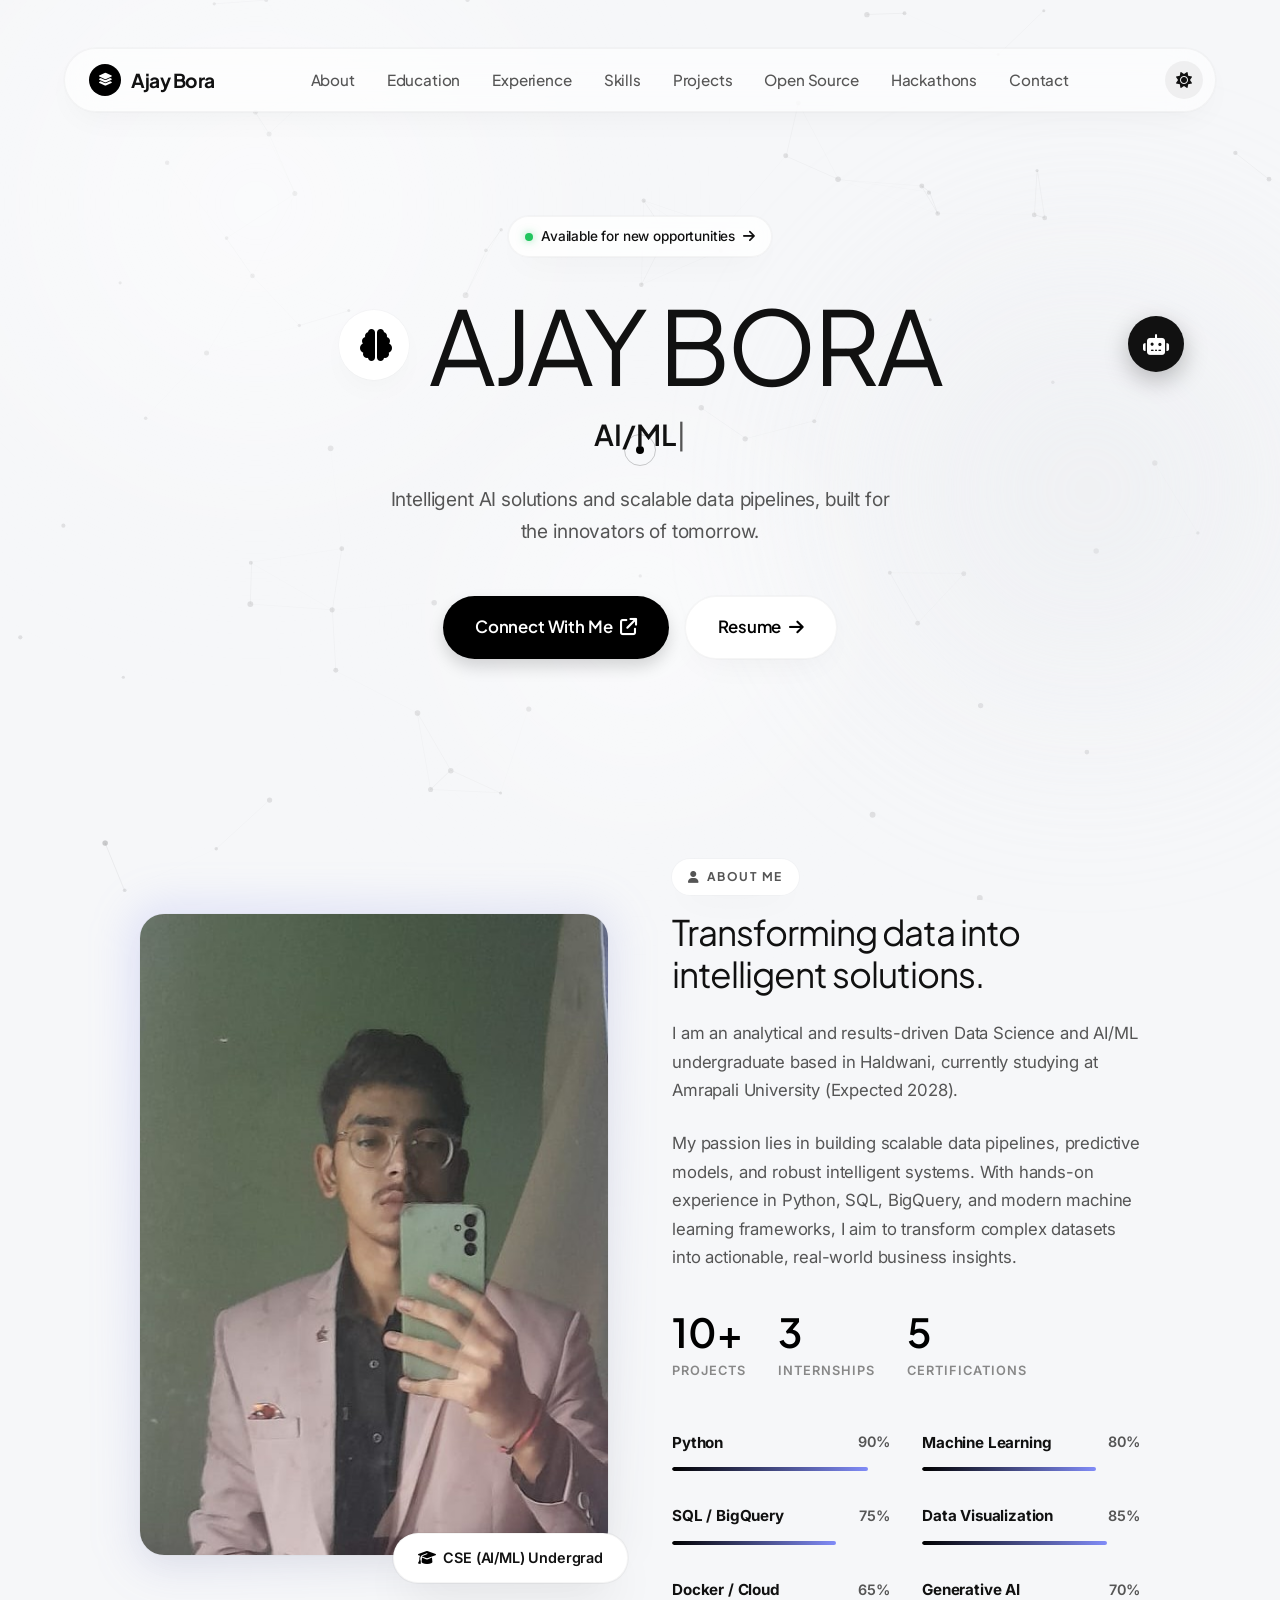
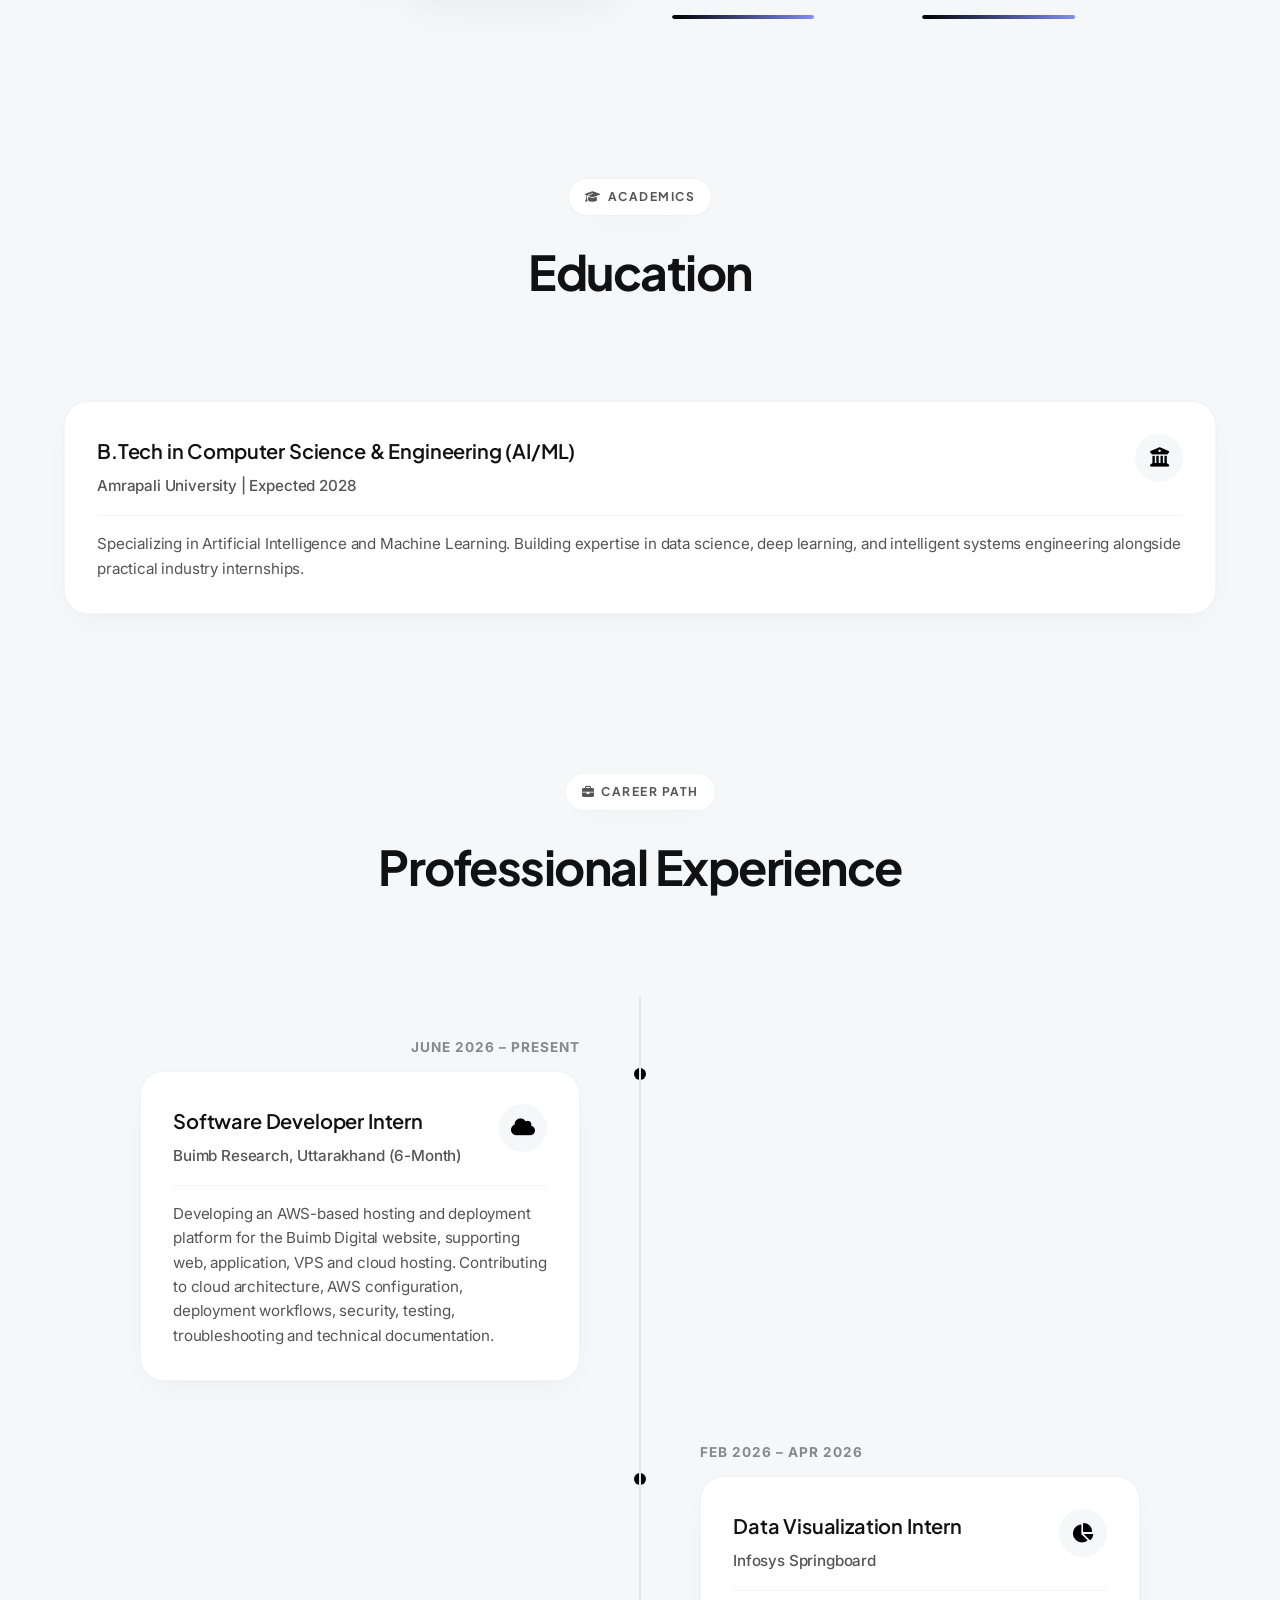
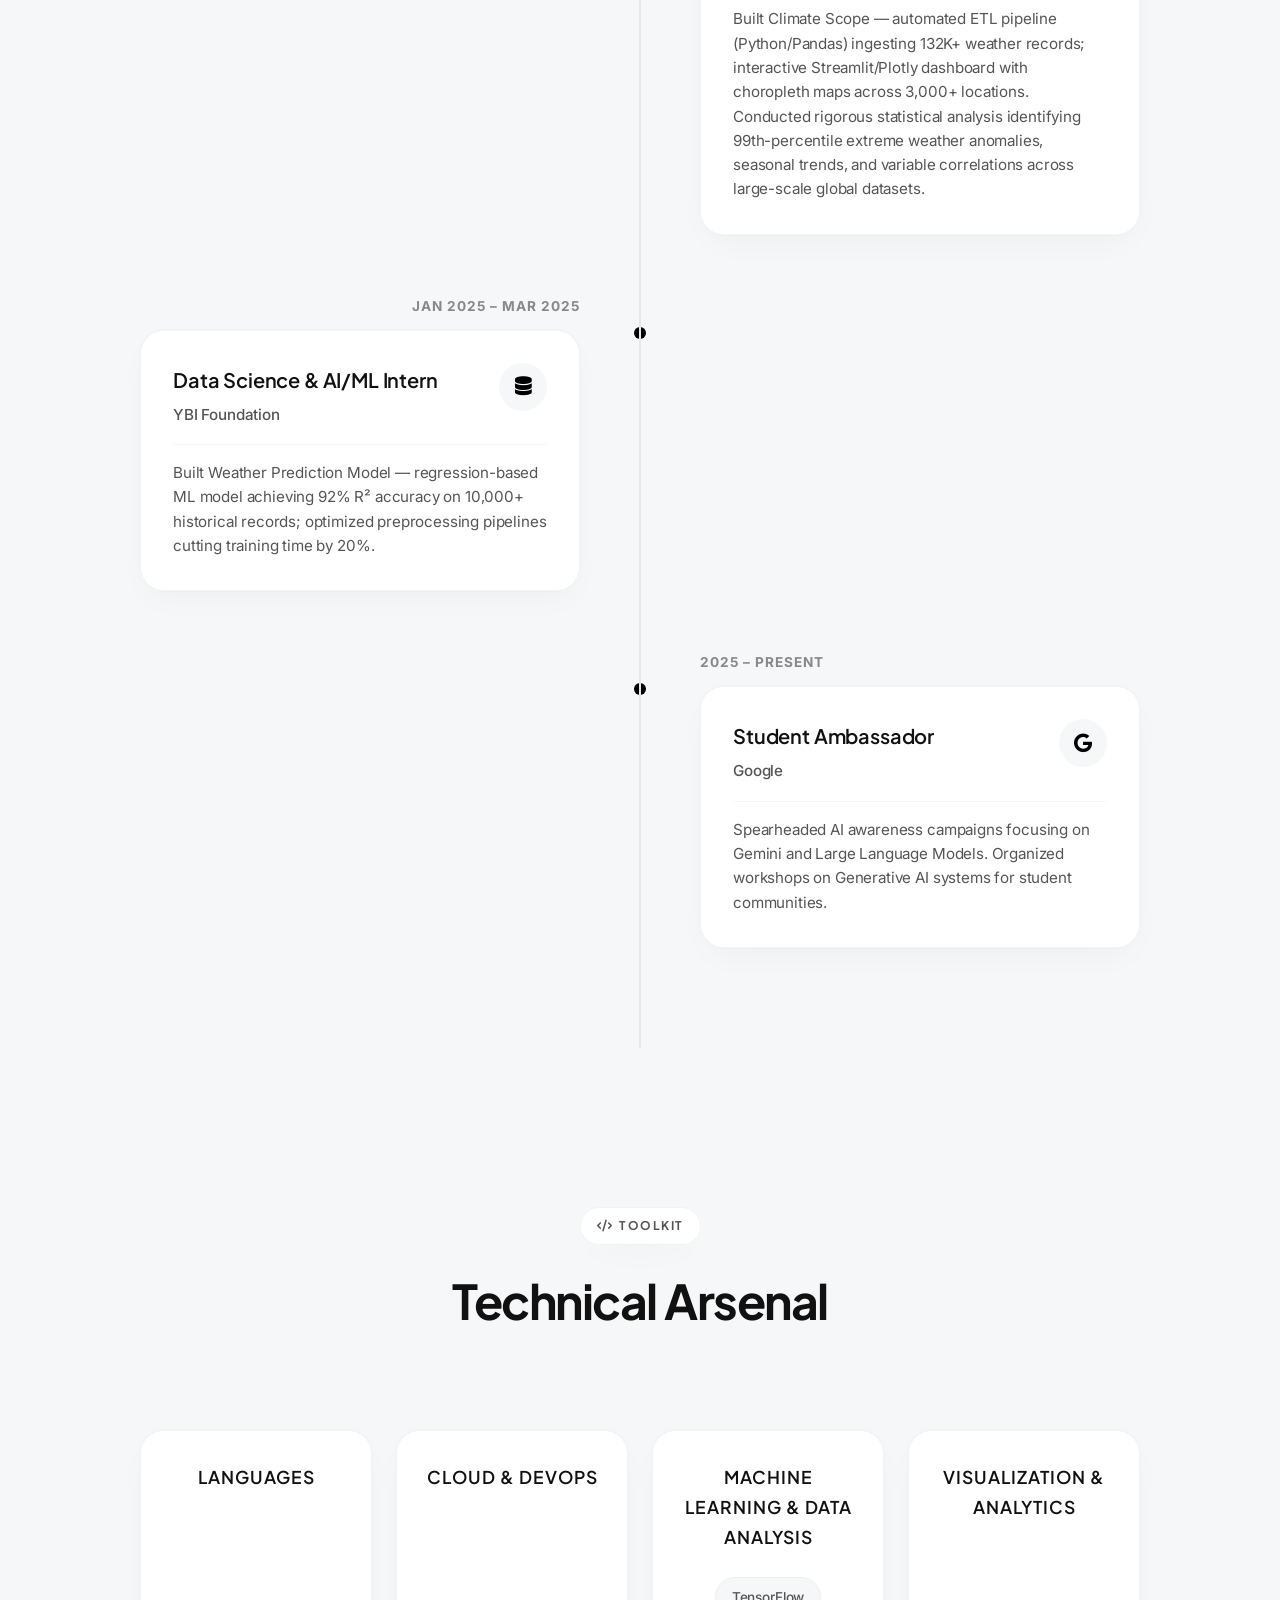
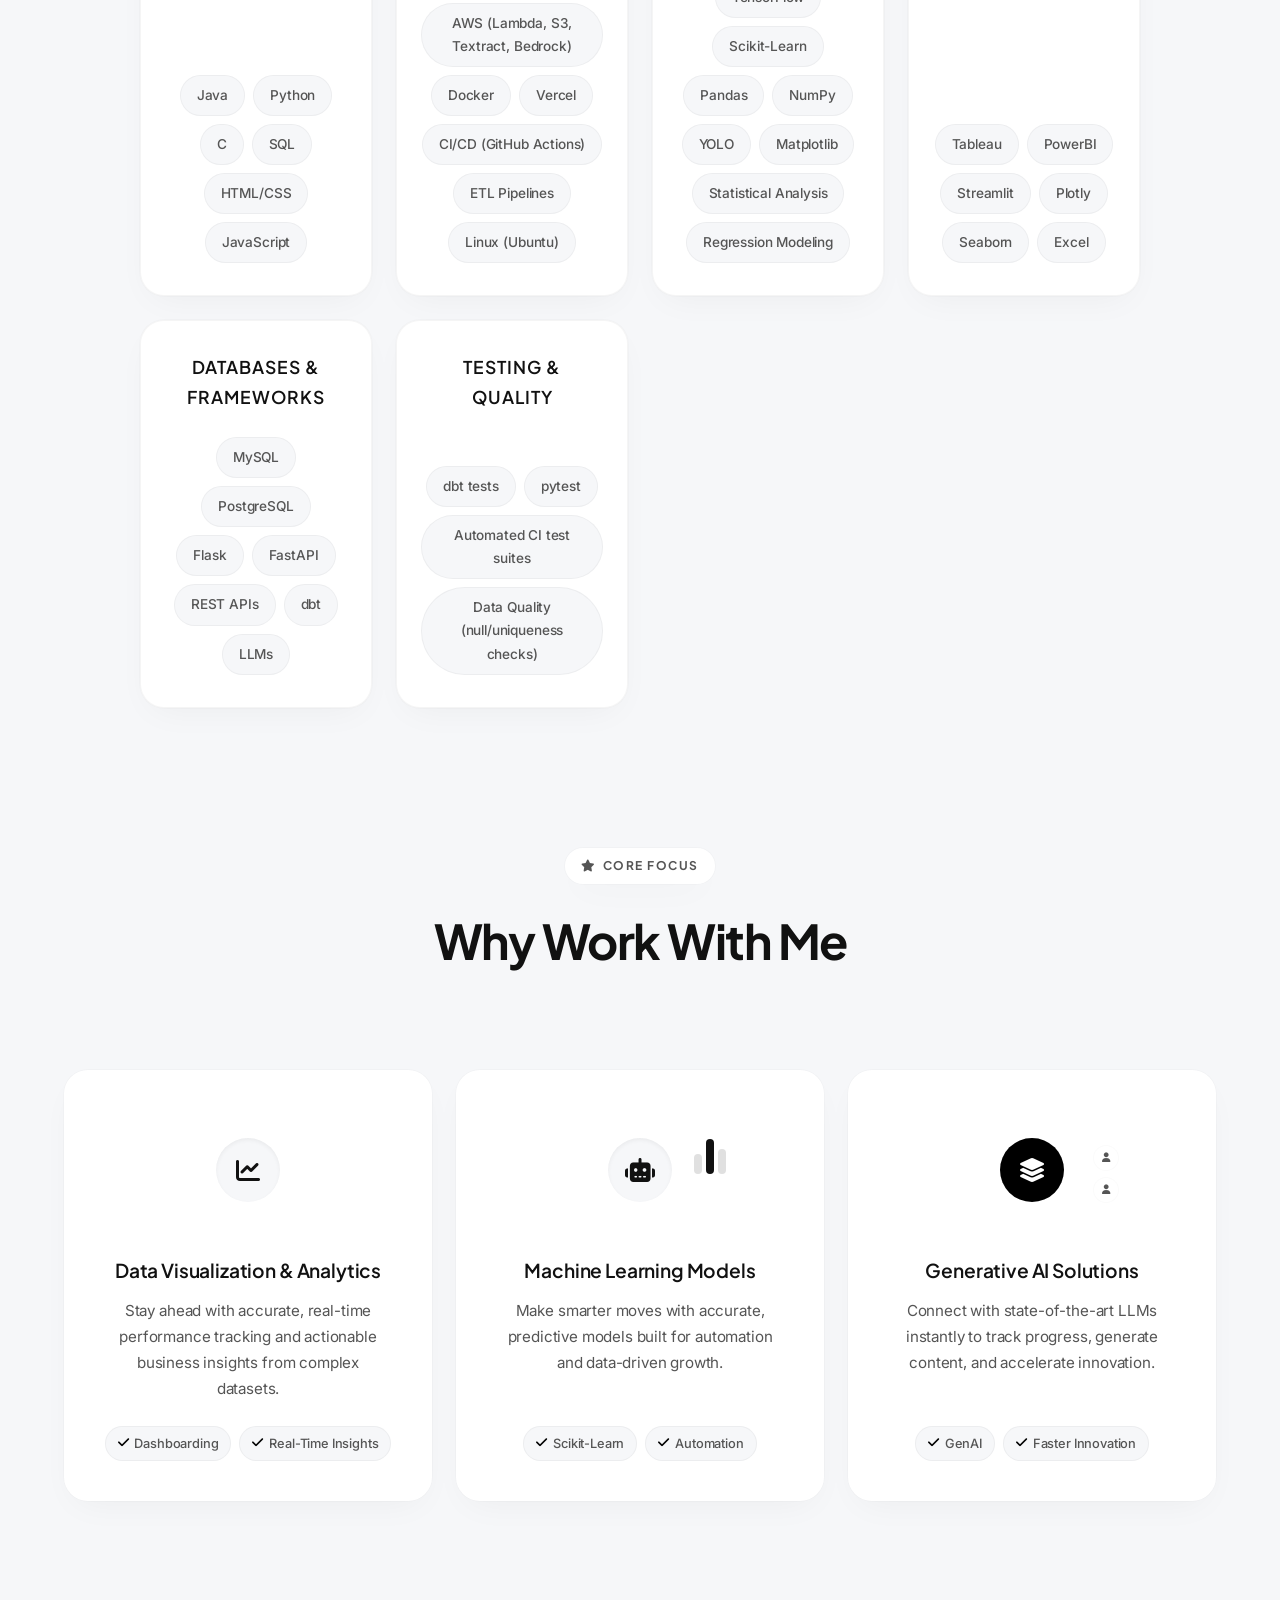
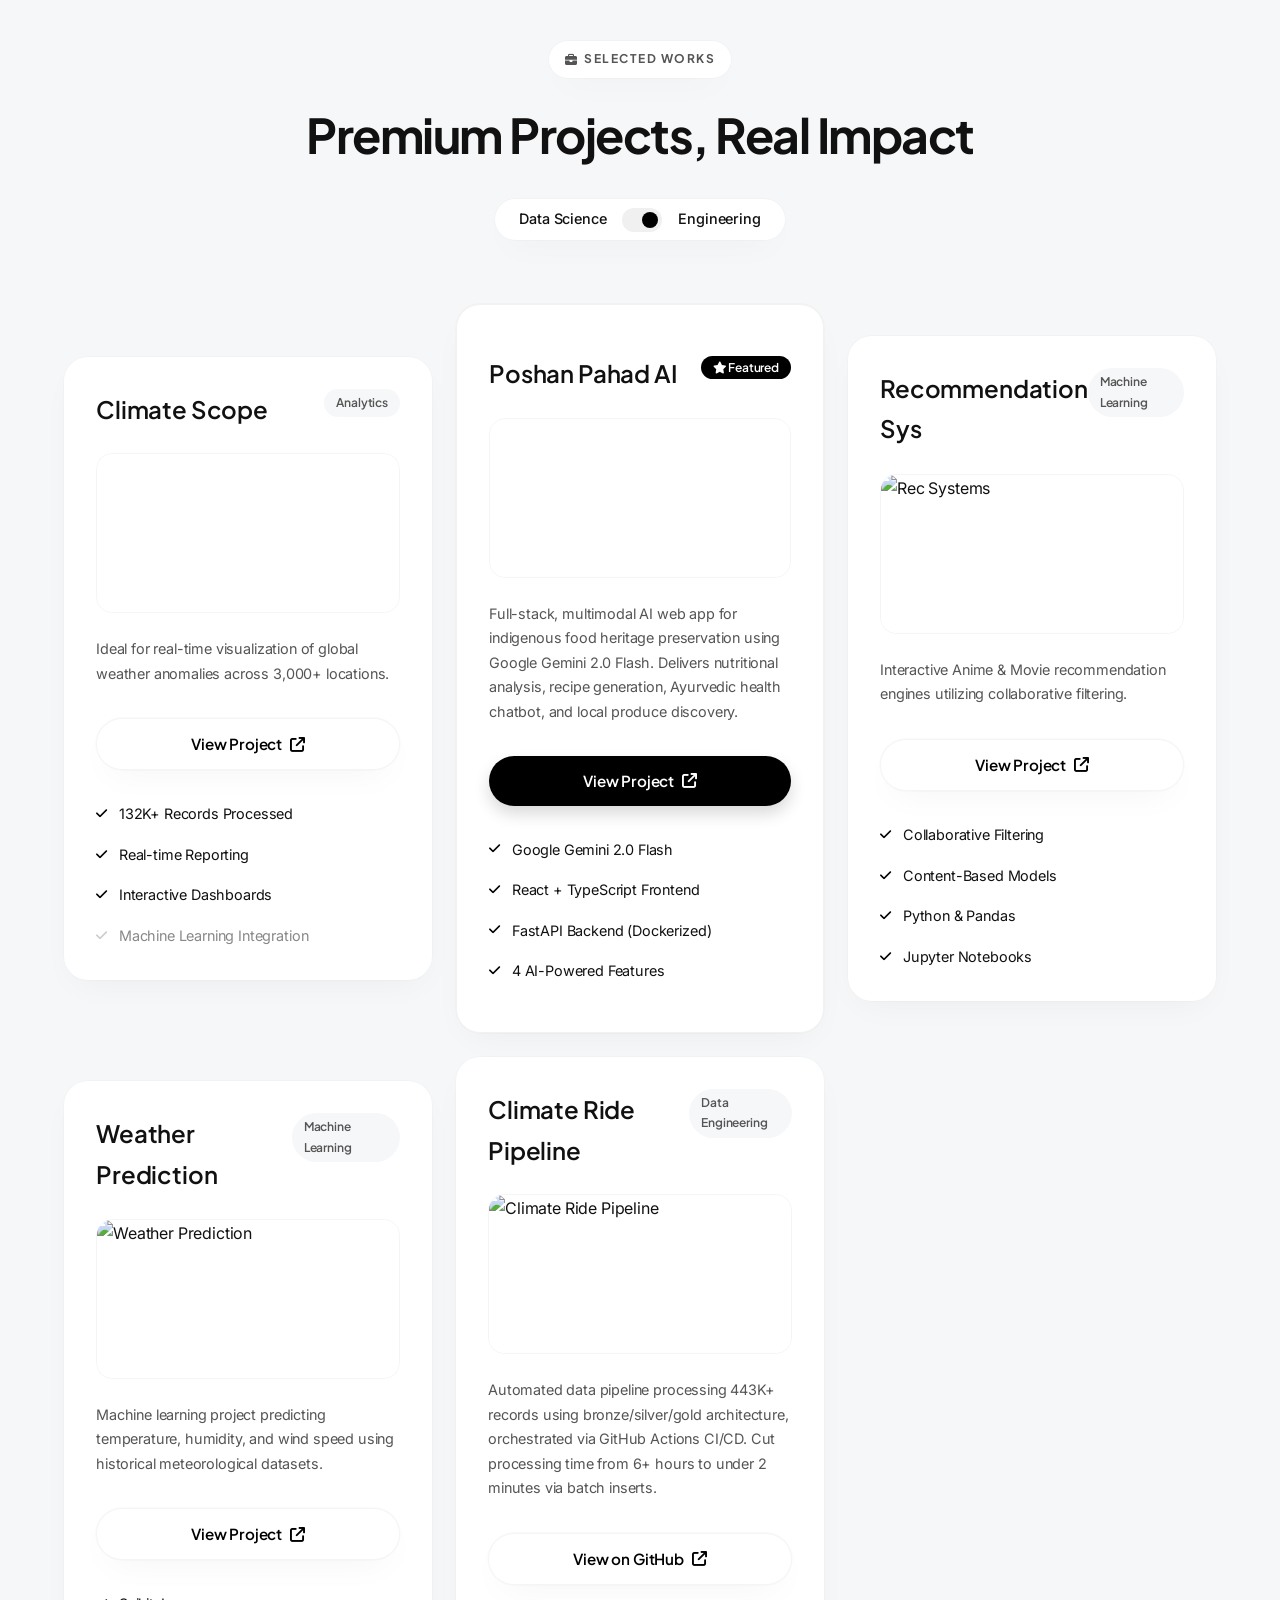
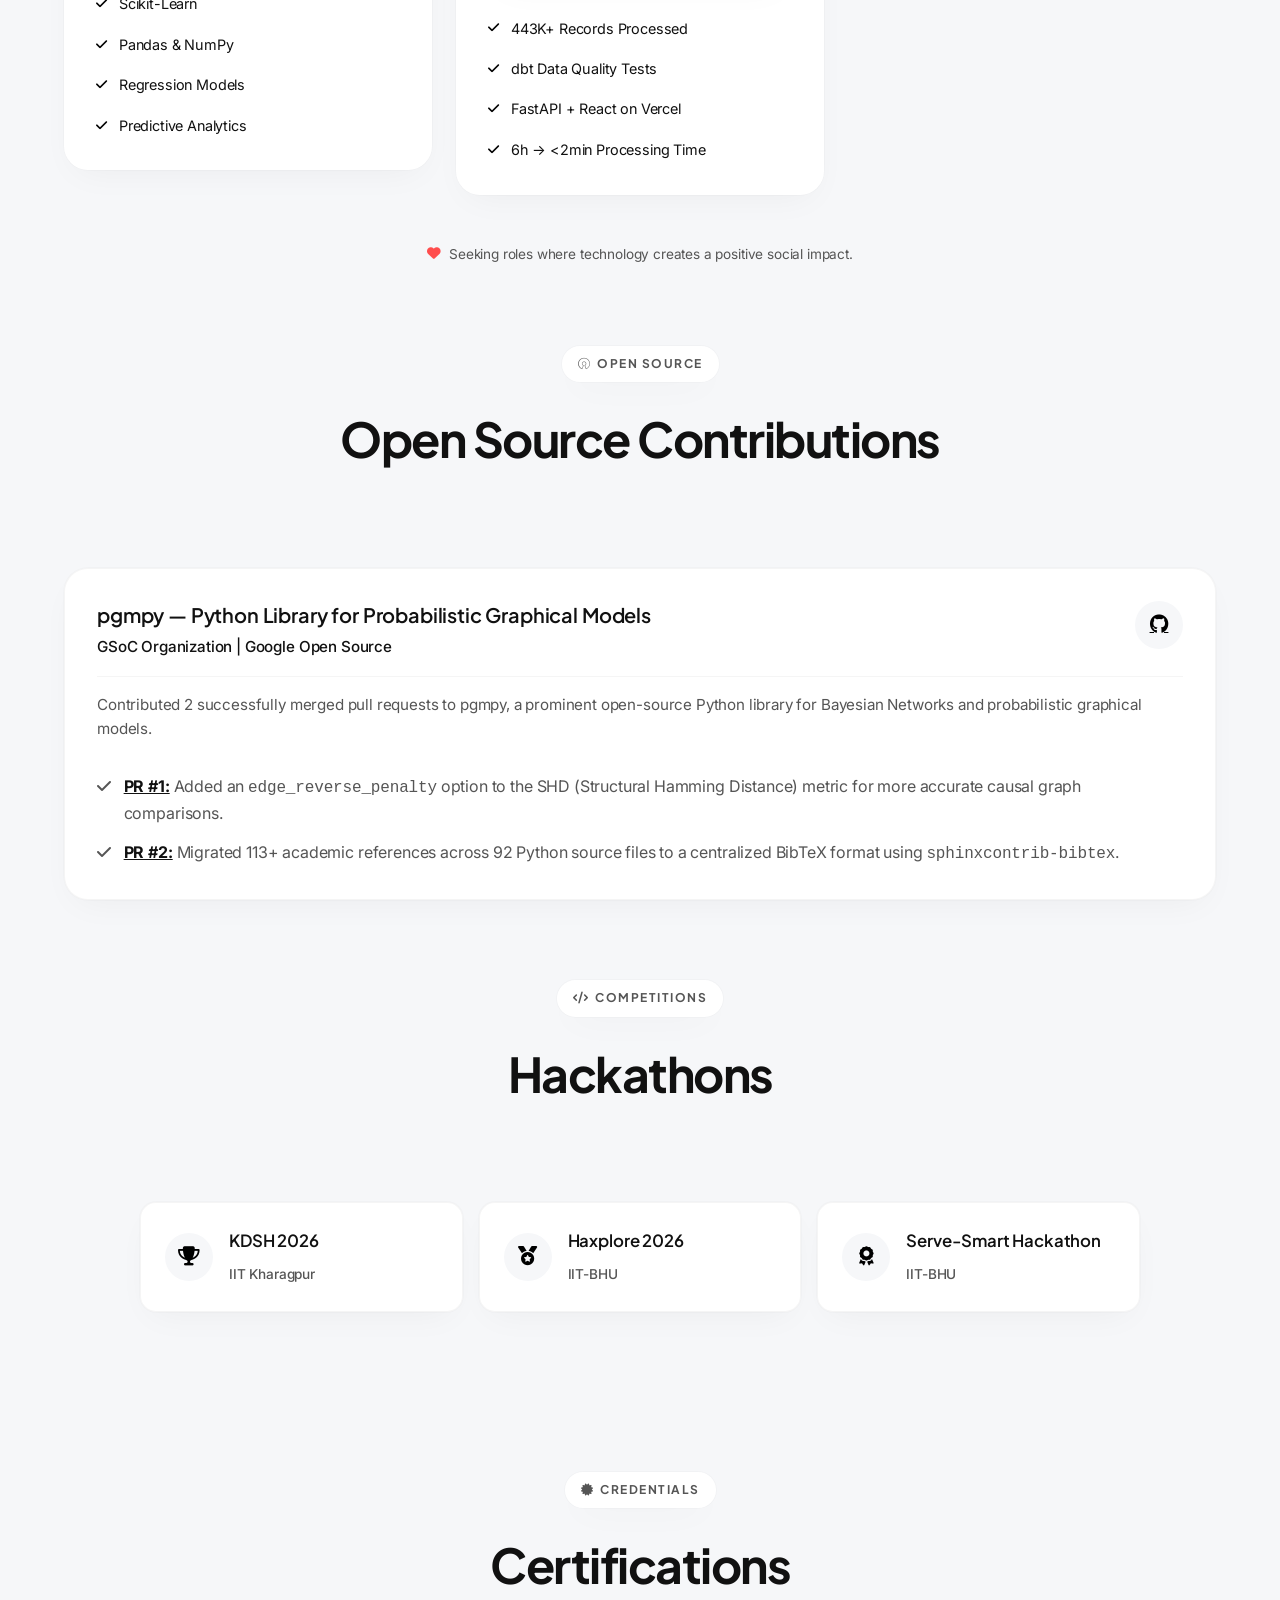
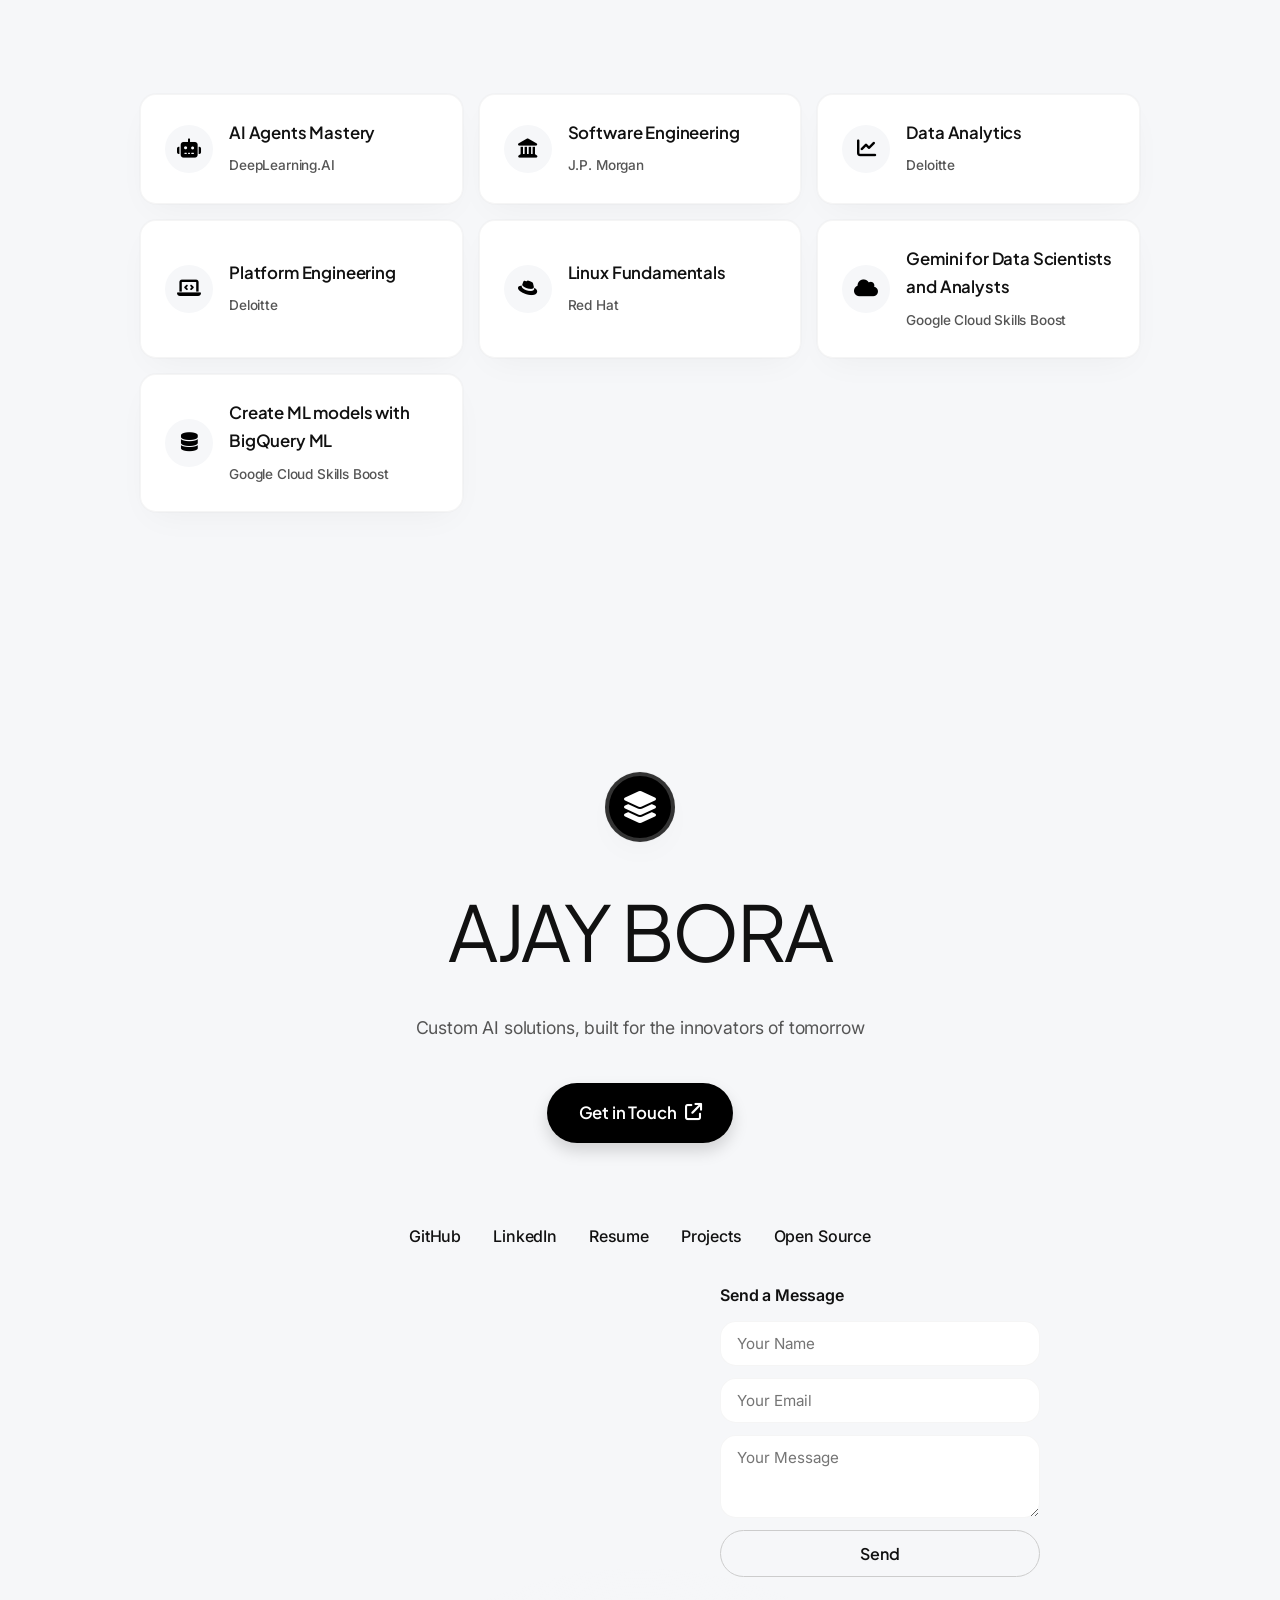
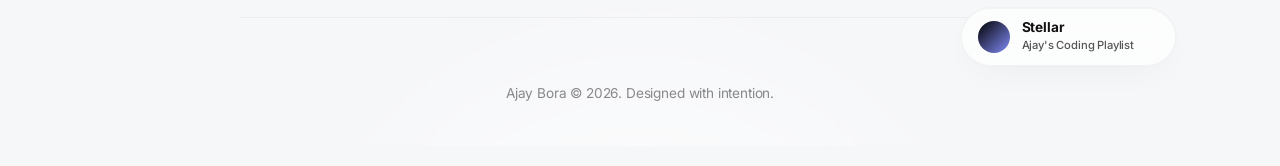
==== commit 82eb167d: "Remove duplicate resume buttons, keep single Resume (SDE) button" ====
--- a/index.html
+++ b/index.html
@@ -120,8 +120,7 @@
                 
                 <div class="hero-buttons">
                     <a href="#contact" class="btn btn-primary btn-pill btn-lg">Connect With Me <i class="fas fa-arrow-up-right-from-square"></i></a>
-                    <a href="assets/Ajay Bora Resume SDE.pdf" target="_blank" rel="noopener noreferrer" class="btn btn-white btn-pill btn-lg">Resume (SDE) <i class="fas fa-arrow-right"></i></a>
-                    <a href="assets/Ajay Bora Resume Data Analytics.pdf" target="_blank" rel="noopener noreferrer" class="btn btn-white btn-pill btn-lg">Resume (Data Analytics) <i class="fas fa-arrow-right"></i></a>
+                    <a href="assets/Ajay Bora Resume SDE.pdf" target="_blank" rel="noopener noreferrer" class="btn btn-white btn-pill btn-lg">Resume <i class="fas fa-arrow-right"></i></a>
                 </div>
             </div>
         </section>
